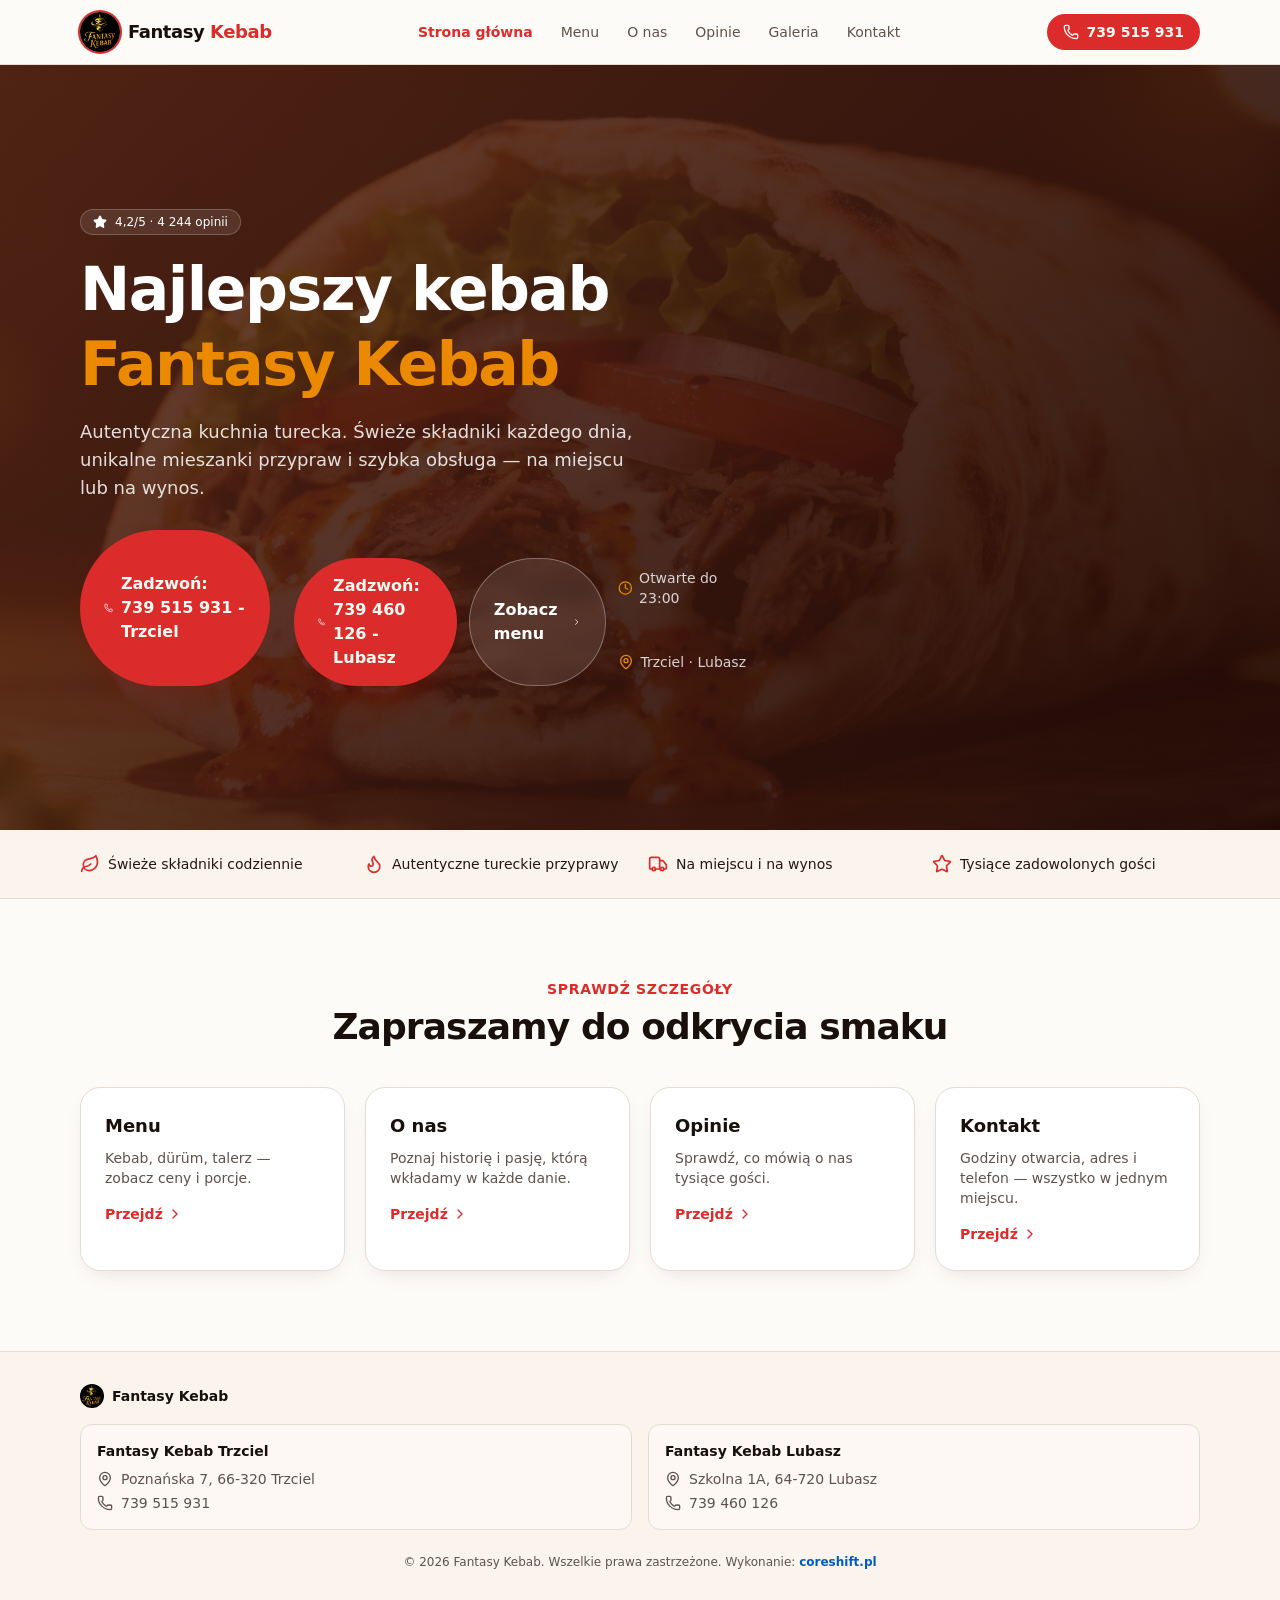
==== index.html @ 05251108 "Update index.html" ====
<!DOCTYPE html>
<html lang="pl"><head><meta http-equiv="Content-Type" content="text/html; charset=UTF-8"><meta name="viewport" content="width=device-width, initial-scale=1"><link rel="preload" as="image" href="./Fantasy Kebab Trzciel i Lubasz — Najlepszy kebab w okolicy_files/fantasy-kebab-logo.jpg"><link rel="preload" as="image" href="./Fantasy Kebab Trzciel i Lubasz — Najlepszy kebab w okolicy_files/hero-kebab-Ov7zjd3S.jpg"><link rel="stylesheet" href="./Fantasy Kebab Trzciel i Lubasz — Najlepszy kebab w okolicy_files/styles-Y30aRw8Y.css" data-precedence="default"><title>Fantasy Kebab Trzciel i Lubasz — Najlepszy kebab w okolicy</title><meta name="author" content="Fantasy Kebab"><meta property="og:type" content="website"><meta name="twitter:card" content="summary_large_image"><meta name="twitter:title" content="Fantasy Kebab Trzciel i Lubasz — Najlepszy kebab w okolicy"><meta name="twitter:description" content="Dwa lokale: Trzciel, Poznańska 7 · Lubasz, Szkolna 1A. Świeże składniki, autentyczne tureckie przyprawy."><meta property="og:image" content="https:"><meta name="twitter:image" content="https:"><meta name="description" content="Autentyczny kebab i kuchnia turecka — dwa lokale: Trzciel (Poznańska 7, tel. 739 515 931) i Lubasz (Szkolna 1A, tel. 739 460 126). Świeże składniki, szybka obsługa."><meta property="og:title" content="Fantasy Kebab Trzciel i Lubasz"><meta property="og:description" content="Najlepszy kebab w Fantasy Kebab. Świeże składniki, autentyczne przyprawy, szybka obsługa."><meta property="og:url" content="/"><link rel="modulepreload" href="https:"><link rel="modulepreload" href="https:"><link rel="modulepreload" href="https:"><link rel="modulepreload" href="https:"><link rel="canonical" href="https:">
<style>
	@font-face {
		font-family: 'CameraPlainVariable';
		src: url('https://cdn.gpteng.co/mcp-widgets/v1/fonts/CameraPlainVariable.woff2') format('woff2');
		font-weight: 100 900;
		font-style: normal;
		font-display: swap;
	}

	#fkt-badge {
		--badge-bg: #1b1b1b;
		--badge-text: #c5c1b9;
		--badge-text-hover: #dcdad5;
		--badge-radius: 6px;
		--badge-padding: 8px;
		--badge-gap: 6px;
		--badge-shadow: 
			0 0 0 1px rgba(0, 0, 0, 0.88),
			0 1px 0 0 rgba(0, 0, 0, 0.04),
			0 2px 2px -1px rgba(0, 0, 0, 0.08),
			0 4px 4px -2px rgba(0, 0, 0, 0.08),
			0 8px 8px -4px rgba(0, 0, 0, 0.08),
			0 16px 16px -8px rgba(0, 0, 0, 0.08);
		--badge-transition-duration: 0.2s;
		--badge-transition-easing: cubic-bezier(0.16, 1, 0.32, 1);
		--focus-color: #575ECF;
		--focus-offset: 2px;
		--focus-width: 2px;
		
		position: fixed;
		bottom: 12px;
		right: 12px;
		height: 24px;
		display: flex;
		align-items: center;
		z-index: 1000000;
		background-color: var(--badge-bg) !important;
		color: var(--badge-text) !important;
		border-radius: var(--badge-radius);
		box-shadow: var(--badge-shadow) !important;
		font-size: 12px;
		font-family: CameraPlainVariable, "CameraPlainVariable Fallback", -apple-system, BlinkMacSystemFont, 'Segoe UI', Roboto, sans-serif;
		font-weight: 400 !important;
		text-transform: none !important;
		font-feature-settings: normal !important;
		transform: translateZ(0);
		will-change: transform, opacity;
	}

	#fkt-badge-cta {
		display: flex;
		align-items: center;
		gap: var(--badge-gap);
		padding: 0 var(--badge-padding);
		height: 100%;
		color: inherit;
		text-decoration: none;
		white-space: nowrap;
		border-radius: var(--badge-radius) 0 0 var(--badge-radius);
		transition: 
			background-color var(--badge-transition-duration) ease,
			color var(--badge-transition-duration) ease,
			transform 0.1s ease;
	}

	#fkt-badge-cta:hover {
		background: rgba(255, 255, 255, 0.04);
		color: var(--badge-text-hover);
	}

	#fkt-badge-cta:active {
		transform: scale(0.98);
	}

	#fkt-badge-cta:focus {
		outline: none;
	}

	#fkt-badge-cta:focus-visible {
		outline: var(--focus-width) solid var(--focus-color);
		outline-offset: var(--focus-offset);
		z-index: 1;
	}

	#fkt-badge-text {
		line-height: 1;
	}

	#fkt-badge-divider {
		width: 1px;
		height: 24px;
		background-color: rgba(255, 255, 255, 0.04);
		flex-shrink: 0;
	}

	#fkt-badge-close {
		width: 24px;
		height: 24px;
		min-width: 24px;
		min-height: 24px;
		cursor: pointer;
		background: none;
		border: none;
		padding: 0;
		display: flex;
		align-items: center;
		justify-content: center;
		border-radius: 0 var(--badge-radius) var(--badge-radius) 0;
		flex-shrink: 0;
		transition: 
			background-color var(--badge-transition-duration) ease,
			transform 0.1s ease;
	}

	#fkt-badge-close:hover {
		background: rgba(255, 255, 255, 0.04);
	}

	#fkt-badge-close:active {
		transform: scale(0.92);
	}

	#fkt-badge-close:focus {
		outline: none;
	}

	#fkt-badge-close:focus-visible {
		outline: var(--focus-width) solid var(--focus-color);
		outline-offset: calc(var(--focus-offset) * -1);
		z-index: 1;
	}

	#fkt-badge-close svg path {
		fill: var(--badge-text);
		transition: fill var(--badge-transition-duration) ease;
	}

	#fkt-badge-close:hover svg path {
		fill: var(--badge-text-hover);
	}

	@media (prefers-reduced-motion: reduce) {
		#fkt-badge-cta,
		#fkt-badge-close,
		#fkt-badge-close svg path {
			transition: none;
		}
		
		#fkt-badge-cta:active,
		#fkt-badge-close:active {
			transform: none;
		}
	}

	@media (prefers-contrast: high) {
		#fkt-badge {
			--badge-bg: #000;
			--badge-text: #fff;
			--badge-text-hover: #fff;
			border: 2px solid currentColor;
		}
		
		#fkt-badge-cta:focus-visible,
		#fkt-badge-close:focus-visible {
			outline-width: 3px;
		}
	}

	.coreshift-link {
	    color: #005CBF;
	    font-weight: 600;
	    text-decoration: none;
	    animation: coreshift-pulse 2.5s ease-in-out infinite;
	}
	
	@keyframes coreshift-pulse {
	    0%, 100% {
	        color: #005CBF;
	    }
	    50% {
	        color: #DB2C2B;
	    }
	}
	
</style>
<script defer="" src="./Fantasy Kebab Trzciel i Lubasz — Najlepszy kebab w okolicy_files/_flock.js.pobrane" data-proxy-url="/~api/analytics"></script><script defer="" src="./Fantasy Kebab Trzciel i Lubasz — Najlepszy kebab w okolicy_files/events.js.pobrane" data-artifact-kind="dwl_content_hash" data-artifact-id="ed34ec80a3a30ac719db63899a13058781bbd42d703695d88536f0256338202f" data-commit-sha="35fb06051e5fa65c0223addac94c01f2e145bc8d" data-context-token="v1.[base64].VLWeBCexkr1kM8RyLnyTzOqcaIjAdvpoq5ms1YwimP0" data-replay="rrweb" data-replay-sample-rate="0.1" data-replay-url="/__l5e/replay" data-replay-script-url="/__l5e/rrweb-record.js?__l5e_v=0.1.2-error-event-hardening"></script><style id="_goober"> .go1475592160{height:0;}.go1671063245{height:auto;}.go1888806478{display:flex;flex-wrap:wrap;flex-grow:1;}@media (min-width:600px){.go1888806478{flex-grow:initial;min-width:288px;}}.go167266335{background-color:#313131;font-size:0.875rem;line-height:1.43;letter-spacing:0.01071em;color:#fff;align-items:center;padding:6px 16px;border-radius:4px;box-shadow:0px 3px 5px -1px rgba(0,0,0,0.2),0px 6px 10px 0px rgba(0,0,0,0.14),0px 1px 18px 0px rgba(0,0,0,0.12);}.go3162094071{padding-left:20px;}.go3844575157{background-color:#313131;}.go1725278324{background-color:#43a047;}.go3651055292{background-color:#d32f2f;}.go4215275574{background-color:#ff9800;}.go1930647212{background-color:#2196f3;}.go946087465{display:flex;align-items:center;padding:8px 0;}.go703367398{display:flex;align-items:center;margin-left:auto;padding-left:16px;margin-right:-8px;}.go3963613292{width:100%;position:relative;transform:translateX(0);top:0;right:0;bottom:0;left:0;min-width:288px;}.go1141946668{box-sizing:border-box;display:flex;max-height:100%;position:fixed;z-index:1400;height:auto;width:auto;transition:top 300ms ease 0ms,right 300ms ease 0ms,bottom 300ms ease 0ms,left 300ms ease 0ms,max-width 300ms ease 0ms;pointer-events:none;max-width:calc(100% - 40px);}.go1141946668 .notistack-CollapseWrapper{padding:6px 0px;transition:padding 300ms ease 0ms;}@media (max-width:599.95px){.go1141946668{width:100%;max-width:calc(100% - 32px);}}.go3868796639 .notistack-CollapseWrapper{padding:2px 0px;}.go3118922589{top:14px;flex-direction:column;}.go1453831412{bottom:14px;flex-direction:column-reverse;}.go4027089540{left:20px;}@media (min-width:600px){.go4027089540{align-items:flex-start;}}@media (max-width:599.95px){.go4027089540{left:16px;}}.go2989568495{right:20px;}@media (min-width:600px){.go2989568495{align-items:flex-end;}}@media (max-width:599.95px){.go2989568495{right:16px;}}.go4034260886{left:50%;transform:translateX(-50%);}@media (min-width:600px){.go4034260886{align-items:center;}}</style><script src="chrome-extension://liecbddmkiiihnedobmlmillhodjkdmb/js/recordConsoleEvents.js"></script></head><body cz-shortcut-listen="true"><div class="min-h-screen bg-background text-foreground"><header class="sticky top-0 z-40 border-b border-border bg-background/90 backdrop-blur"><div class="mx-auto flex max-w-6xl items-center justify-between px-4 py-3"><a class="flex items-center gap-2 active" href="index.html" data-status="active" aria-current="page"><img src="./Fantasy Kebab Trzciel i Lubasz — Najlepszy kebab w okolicy_files/fantasy-kebab-logo.jpg" alt="Fantasy Kebab logo" class="h-10 w-10 rounded-full object-cover ring-2 ring-primary"><span class="text-base font-bold tracking-tight sm:text-lg">Fantasy <span class="text-primary">Kebab</span></span></a><nav class="hidden items-center gap-1 sm:flex"><a class="rounded-full px-3 py-1.5 text-sm text-muted-foreground transition hover:text-foreground text-primary font-semibold" href="index.html" data-status="active" aria-current="page">Strona główna</a><a href="menu.html" class="rounded-full px-3 py-1.5 text-sm text-muted-foreground transition hover:text-foreground">Menu</a><a href="o-nas.html" class="rounded-full px-3 py-1.5 text-sm text-muted-foreground transition hover:text-foreground">O nas</a><a href="opinie.html" class="rounded-full px-3 py-1.5 text-sm text-muted-foreground transition hover:text-foreground">Opinie</a><a href="galeria.html" class="rounded-full px-3 py-1.5 text-sm text-muted-foreground transition hover:text-foreground">Galeria</a><a href="kontakt.html" class="rounded-full px-3 py-1.5 text-sm text-muted-foreground transition hover:text-foreground">Kontakt</a></nav><a href="tel:+48739515931" class="inline-flex items-center gap-2 rounded-full bg-primary px-4 py-2 text-sm font-semibold text-primary-foreground shadow-[var(--shadow-warm)] transition hover:opacity-90"><svg xmlns="http://www.w3.org/2000/svg" width="24" height="24" viewBox="0 0 24 24" fill="none" stroke="currentColor" stroke-width="2" stroke-linecap="round" stroke-linejoin="round" class="lucide lucide-phone h-4 w-4" aria-hidden="true"><path d="M13.832 16.568a1 1 0 0 0 1.213-.303l.355-.465A2 2 0 0 1 17 15h3a2 2 0 0 1 2 2v3a2 2 0 0 1-2 2A18 18 0 0 1 2 4a2 2 0 0 1 2-2h3a2 2 0 0 1 2 2v3a2 2 0 0 1-.8 1.6l-.468.351a1 1 0 0 0-.292 1.233 14 14 0 0 0 6.392 6.384"></path></svg> <span class="hidden sm:inline">739 515 931</span></a></div></header><main><!--$--><div><section class="relative overflow-hidden"><img src="./Fantasy Kebab Trzciel i Lubasz — Najlepszy kebab w okolicy_files/hero-kebab-Ov7zjd3S.jpg" alt="Świeży kebab w bułce z mięsem i warzywami" width="1920" height="1080" class="absolute inset-0 h-full w-full object-cover"><div class="absolute inset-0" style="background:var(--gradient-hero)"></div><div class="relative mx-auto max-w-6xl px-4 py-20 sm:py-28 md:py-36"><div class="max-w-2xl"><span class="inline-flex items-center gap-2 rounded-full border border-white/20 bg-white/10 px-3 py-1 text-xs font-medium text-white backdrop-blur"><svg xmlns="http://www.w3.org/2000/svg" width="24" height="24" viewBox="0 0 24 24" fill="none" stroke="currentColor" stroke-width="2" stroke-linecap="round" stroke-linejoin="round" class="lucide lucide-star h-3.5 w-3.5 fill-current" aria-hidden="true"><path d="M11.525 2.295a.53.53 0 0 1 .95 0l2.31 4.679a2.123 2.123 0 0 0 1.595 1.16l5.166.756a.53.53 0 0 1 .294.904l-3.736 3.638a2.123 2.123 0 0 0-.611 1.878l.882 5.14a.53.53 0 0 1-.771.56l-4.618-2.428a2.122 2.122 0 0 0-1.973 0L6.396 21.01a.53.53 0 0 1-.77-.56l.881-5.139a2.122 2.122 0 0 0-.611-1.879L2.16 9.795a.53.53 0 0 1 .294-.906l5.165-.755a2.122 2.122 0 0 0 1.597-1.16z"></path></svg> 4,2/5 · 4 244 opinii</span><h1 class="mt-4 text-4xl font-extrabold leading-tight tracking-tight text-white sm:text-5xl md:text-6xl">Najlepszy kebab <br><span class="text-accent">Fantasy Kebab</span></h1><p class="mt-4 max-w-xl text-base text-white/85 sm:text-lg">Autentyczna kuchnia turecka. Świeże składniki każdego dnia, unikalne mieszanki przypraw i szybka obsługa — na miejscu lub na wynos.</p>
	<div class="mt-7 flex flex-col gap-3 sm:flex-row"><a href="tel:+48739515931" class="inline-flex items-center justify-center gap-2 rounded-full bg-primary px-6 py-4 text-base font-semibold text-primary-foreground shadow-[var(--shadow-warm)] transition hover:scale-[1.02]"><svg xmlns="http://www.w3.org/2000/svg" width="24" height="24" viewBox="0 0 24 24" fill="none" stroke="currentColor" stroke-width="2" stroke-linecap="round" stroke-linejoin="round" class="lucide lucide-phone h-5 w-5" aria-hidden="true"><path d="M13.832 16.568a1 1 0 0 0 1.213-.303l.355-.465A2 2 0 0 1 17 15h3a2 2 0 0 1 2 2v3a2 2 0 0 1-2 2A18 18 0 0 1 2 4a2 2 0 0 1 2-2h3a2 2 0 0 1 2 2v3a2 2 0 0 1-.8 1.6l-.468.351a1 1 0 0 0-.292 1.233 14 14 0 0 0 6.392 6.384"></path></svg> Zadzwoń: <!-- -->739 515 931 - Trzciel</a> <br>
	<div class="mt-7 flex flex-col gap-3 sm:flex-row"><a href="tel:+48739460126" class="inline-flex items-center justify-center gap-2 rounded-full bg-primary px-6 py-4 text-base font-semibold text-primary-foreground shadow-[var(--shadow-warm)] transition hover:scale-[1.02]"><svg xmlns="http://www.w3.org/2000/svg" width="24" height="24" viewBox="0 0 24 24" fill="none" stroke="currentColor" stroke-width="2" stroke-linecap="round" stroke-linejoin="round" class="lucide lucide-phone h-5 w-5" aria-hidden="true"><path d="M13.832 16.568a1 1 0 0 0 1.213-.303l.355-.465A2 2 0 0 1 17 15h3a2 2 0 0 1 2 2v3a2 2 0 0 1-2 2A18 18 0 0 1 2 4a2 2 0 0 1 2-2h3a2 2 0 0 1 2 2v3a2 2 0 0 1-.8 1.6l-.468.351a1 1 0 0 0-.292 1.233 14 14 0 0 0 6.392 6.384"></path></svg> Zadzwoń: <!-- -->739 460 126 - Lubasz</a>	
		<a href="menu.html" class="inline-flex items-center justify-center gap-2 rounded-full border border-white/30 bg-white/10 px-6 py-4 text-base font-semibold text-white backdrop-blur transition hover:bg-white/20">Zobacz menu <svg xmlns="http://www.w3.org/2000/svg" width="24" height="24" viewBox="0 0 24 24" fill="none" stroke="currentColor" stroke-width="2" stroke-linecap="round" stroke-linejoin="round" class="lucide lucide-chevron-right h-4 w-4" aria-hidden="true"><path d="m9 18 6-6-6-6"></path></svg></a></div><div class="mt-6 flex flex-wrap gap-4 text-sm text-white/80"><span class="inline-flex items-center gap-1.5"><svg xmlns="http://www.w3.org/2000/svg" width="24" height="24" viewBox="0 0 24 24" fill="none" stroke="currentColor" stroke-width="2" stroke-linecap="round" stroke-linejoin="round" class="lucide lucide-clock h-4 w-4 text-accent" aria-hidden="true"><circle cx="12" cy="12" r="10"></circle><path d="M12 6v6l4 2"></path></svg> Otwarte do 23:00</span><span class="inline-flex items-center gap-1.5"><svg xmlns="http://www.w3.org/2000/svg" width="24" height="24" viewBox="0 0 24 24" fill="none" stroke="currentColor" stroke-width="2" stroke-linecap="round" stroke-linejoin="round" class="lucide lucide-map-pin h-4 w-4 text-accent" aria-hidden="true"><path d="M20 10c0 4.993-5.539 10.193-7.399 11.799a1 1 0 0 1-1.202 0C9.539 20.193 4 14.993 4 10a8 8 0 0 1 16 0"></path><circle cx="12" cy="10" r="3"></circle></svg> Trzciel · Lubasz</span></div></div></div></section><section class="border-b border-border bg-secondary/60"><div class="mx-auto grid max-w-6xl grid-cols-2 gap-4 px-4 py-6 sm:grid-cols-4"><div class="flex items-center gap-2 text-sm font-medium text-secondary-foreground"><svg xmlns="http://www.w3.org/2000/svg" width="24" height="24" viewBox="0 0 24 24" fill="none" stroke="currentColor" stroke-width="2" stroke-linecap="round" stroke-linejoin="round" class="lucide lucide-leaf h-5 w-5 shrink-0 text-primary" aria-hidden="true"><path d="M11 20A7 7 0 0 1 9.8 6.1C15.5 5 17 4.48 19 2c1 2 2 4.18 2 8 0 5.5-4.78 10-10 10Z"></path><path d="M2 21c0-3 1.85-5.36 5.08-6C9.5 14.52 12 13 13 12"></path></svg><span>Świeże składniki codziennie</span></div><div class="flex items-center gap-2 text-sm font-medium text-secondary-foreground"><svg xmlns="http://www.w3.org/2000/svg" width="24" height="24" viewBox="0 0 24 24" fill="none" stroke="currentColor" stroke-width="2" stroke-linecap="round" stroke-linejoin="round" class="lucide lucide-flame h-5 w-5 shrink-0 text-primary" aria-hidden="true"><path d="M12 3q1 4 4 6.5t3 5.5a1 1 0 0 1-14 0 5 5 0 0 1 1-3 1 1 0 0 0 5 0c0-2-1.5-3-1.5-5q0-2 2.5-4"></path></svg><span>Autentyczne tureckie przyprawy</span></div><div class="flex items-center gap-2 text-sm font-medium text-secondary-foreground"><svg xmlns="http://www.w3.org/2000/svg" width="24" height="24" viewBox="0 0 24 24" fill="none" stroke="currentColor" stroke-width="2" stroke-linecap="round" stroke-linejoin="round" class="lucide lucide-truck h-5 w-5 shrink-0 text-primary" aria-hidden="true"><path d="M14 18V6a2 2 0 0 0-2-2H4a2 2 0 0 0-2 2v11a1 1 0 0 0 1 1h2"></path><path d="M15 18H9"></path><path d="M19 18h2a1 1 0 0 0 1-1v-3.65a1 1 0 0 0-.22-.624l-3.48-4.35A1 1 0 0 0 17.52 8H14"></path><circle cx="17" cy="18" r="2"></circle><circle cx="7" cy="18" r="2"></circle></svg><span>Na miejscu i na wynos</span></div><div class="flex items-center gap-2 text-sm font-medium text-secondary-foreground"><svg xmlns="http://www.w3.org/2000/svg" width="24" height="24" viewBox="0 0 24 24" fill="none" stroke="currentColor" stroke-width="2" stroke-linecap="round" stroke-linejoin="round" class="lucide lucide-star h-5 w-5 shrink-0 text-primary" aria-hidden="true"><path d="M11.525 2.295a.53.53 0 0 1 .95 0l2.31 4.679a2.123 2.123 0 0 0 1.595 1.16l5.166.756a.53.53 0 0 1 .294.904l-3.736 3.638a2.123 2.123 0 0 0-.611 1.878l.882 5.14a.53.53 0 0 1-.771.56l-4.618-2.428a2.122 2.122 0 0 0-1.973 0L6.396 21.01a.53.53 0 0 1-.77-.56l.881-5.139a2.122 2.122 0 0 0-.611-1.879L2.16 9.795a.53.53 0 0 1 .294-.906l5.165-.755a2.122 2.122 0 0 0 1.597-1.16z"></path></svg><span>Tysiące zadowolonych gości</span></div></div></section><section class="mx-auto max-w-6xl px-4 py-16 sm:py-20"><div class="mb-10 text-center"><p class="text-sm font-semibold uppercase tracking-wider text-primary">Sprawdź szczegóły</p><h2 class="mt-2 text-3xl font-extrabold tracking-tight sm:text-4xl">Zapraszamy do odkrycia smaku</h2></div><div class="grid grid-cols-1 gap-5 sm:grid-cols-2 lg:grid-cols-4"><a href="menu.html" class="group rounded-2xl border border-border bg-card p-6 shadow-[var(--shadow-card)] transition hover:-translate-y-1 hover:shadow-[var(--shadow-warm)]"><h3 class="text-lg font-bold text-card-foreground group-hover:text-primary">Menu</h3><p class="mt-2 text-sm text-muted-foreground">Kebab, dürüm, talerz — zobacz ceny i porcje.</p><div class="mt-4 inline-flex items-center gap-1 text-sm font-semibold text-primary">Przejdź <svg xmlns="http://www.w3.org/2000/svg" width="24" height="24" viewBox="0 0 24 24" fill="none" stroke="currentColor" stroke-width="2" stroke-linecap="round" stroke-linejoin="round" class="lucide lucide-chevron-right h-4 w-4 transition group-hover:translate-x-1" aria-hidden="true"><path d="m9 18 6-6-6-6"></path></svg></div></a><a href="o-nas.html" class="group rounded-2xl border border-border bg-card p-6 shadow-[var(--shadow-card)] transition hover:-translate-y-1 hover:shadow-[var(--shadow-warm)]"><h3 class="text-lg font-bold text-card-foreground group-hover:text-primary">O nas</h3><p class="mt-2 text-sm text-muted-foreground">Poznaj historię i pasję, którą wkładamy w każde danie.</p><div class="mt-4 inline-flex items-center gap-1 text-sm font-semibold text-primary">Przejdź <svg xmlns="http://www.w3.org/2000/svg" width="24" height="24" viewBox="0 0 24 24" fill="none" stroke="currentColor" stroke-width="2" stroke-linecap="round" stroke-linejoin="round" class="lucide lucide-chevron-right h-4 w-4 transition group-hover:translate-x-1" aria-hidden="true"><path d="m9 18 6-6-6-6"></path></svg></div></a><a href="opinie.html" class="group rounded-2xl border border-border bg-card p-6 shadow-[var(--shadow-card)] transition hover:-translate-y-1 hover:shadow-[var(--shadow-warm)]"><h3 class="text-lg font-bold text-card-foreground group-hover:text-primary">Opinie</h3><p class="mt-2 text-sm text-muted-foreground">Sprawdź, co mówią o nas tysiące gości.</p><div class="mt-4 inline-flex items-center gap-1 text-sm font-semibold text-primary">Przejdź <svg xmlns="http://www.w3.org/2000/svg" width="24" height="24" viewBox="0 0 24 24" fill="none" stroke="currentColor" stroke-width="2" stroke-linecap="round" stroke-linejoin="round" class="lucide lucide-chevron-right h-4 w-4 transition group-hover:translate-x-1" aria-hidden="true"><path d="m9 18 6-6-6-6"></path></svg></div></a><a href="kontakt.html" class="group rounded-2xl border border-border bg-card p-6 shadow-[var(--shadow-card)] transition hover:-translate-y-1 hover:shadow-[var(--shadow-warm)]"><h3 class="text-lg font-bold text-card-foreground group-hover:text-primary">Kontakt</h3><p class="mt-2 text-sm text-muted-foreground">Godziny otwarcia, adres i telefon — wszystko w jednym miejscu.</p><div class="mt-4 inline-flex items-center gap-1 text-sm font-semibold text-primary">Przejdź <svg xmlns="http://www.w3.org/2000/svg" width="24" height="24" viewBox="0 0 24 24" fill="none" stroke="currentColor" stroke-width="2" stroke-linecap="round" stroke-linejoin="round" class="lucide lucide-chevron-right h-4 w-4 transition group-hover:translate-x-1" aria-hidden="true"><path d="m9 18 6-6-6-6"></path></svg></div></a></div></section></div><!--/$--></main><footer class="border-t border-border bg-secondary/60 py-8 text-sm text-muted-foreground"><div class="mx-auto max-w-6xl px-4"><div class="flex items-center gap-2"><img src="./Fantasy Kebab Trzciel i Lubasz — Najlepszy kebab w okolicy_files/fantasy-kebab-logo.jpg" alt="Fantasy Kebab logo" class="h-6 w-6 rounded-full object-cover"><span class="font-semibold text-foreground">Fantasy Kebab</span></div><div class="mt-4 grid grid-cols-1 gap-4 sm:grid-cols-2"><div class="rounded-lg border border-border bg-card/40 p-4"><div class="font-semibold text-foreground">Fantasy Kebab Trzciel</div><div class="mt-2 flex items-center gap-2"><svg xmlns="http://www.w3.org/2000/svg" width="24" height="24" viewBox="0 0 24 24" fill="none" stroke="currentColor" stroke-width="2" stroke-linecap="round" stroke-linejoin="round" class="lucide lucide-map-pin h-4 w-4" aria-hidden="true"><path d="M20 10c0 4.993-5.539 10.193-7.399 11.799a1 1 0 0 1-1.202 0C9.539 20.193 4 14.993 4 10a8 8 0 0 1 16 0"></path><circle cx="12" cy="10" r="3"></circle></svg><span>Poznańska 7, 66-320 Trzciel</span></div><div class="mt-1 flex items-center gap-2"><svg xmlns="http://www.w3.org/2000/svg" width="24" height="24" viewBox="0 0 24 24" fill="none" stroke="currentColor" stroke-width="2" stroke-linecap="round" stroke-linejoin="round" class="lucide lucide-phone h-4 w-4" aria-hidden="true"><path d="M13.832 16.568a1 1 0 0 0 1.213-.303l.355-.465A2 2 0 0 1 17 15h3a2 2 0 0 1 2 2v3a2 2 0 0 1-2 2A18 18 0 0 1 2 4a2 2 0 0 1 2-2h3a2 2 0 0 1 2 2v3a2 2 0 0 1-.8 1.6l-.468.351a1 1 0 0 0-.292 1.233 14 14 0 0 0 6.392 6.384"></path></svg><a href="tel:+48739515931" class="underline-offset-4 hover:underline">739 515 931</a></div></div><div class="rounded-lg border border-border bg-card/40 p-4"><div class="font-semibold text-foreground">Fantasy Kebab Lubasz</div><div class="mt-2 flex items-center gap-2"><svg xmlns="http://www.w3.org/2000/svg" width="24" height="24" viewBox="0 0 24 24" fill="none" stroke="currentColor" stroke-width="2" stroke-linecap="round" stroke-linejoin="round" class="lucide lucide-map-pin h-4 w-4" aria-hidden="true"><path d="M20 10c0 4.993-5.539 10.193-7.399 11.799a1 1 0 0 1-1.202 0C9.539 20.193 4 14.993 4 10a8 8 0 0 1 16 0"></path><circle cx="12" cy="10" r="3"></circle></svg><span>Szkolna 1A, 64-720 Lubasz</span></div><div class="mt-1 flex items-center gap-2"><svg xmlns="http://www.w3.org/2000/svg" width="24" height="24" viewBox="0 0 24 24" fill="none" stroke="currentColor" stroke-width="2" stroke-linecap="round" stroke-linejoin="round" class="lucide lucide-phone h-4 w-4" aria-hidden="true"><path d="M13.832 16.568a1 1 0 0 0 1.213-.303l.355-.465A2 2 0 0 1 17 15h3a2 2 0 0 1 2 2v3a2 2 0 0 1-2 2A18 18 0 0 1 2 4a2 2 0 0 1 2-2h3a2 2 0 0 1 2 2v3a2 2 0 0 1-.8 1.6l-.468.351a1 1 0 0 0-.292 1.233 14 14 0 0 0 6.392 6.384"></path></svg><a href="tel:+48739460126" class="underline-offset-4 hover:underline">739 460 126</a></div></div></div></div><p class="mt-6 text-center text-xs">© <!-- -->2026<!-- --> Fantasy Kebab. Wszelkie prawa zastrzeżone. Wykonanie: <a href="https://coreshift.pl" class="coreshift-link" target="_blank" rel="noopener">coreshift.pl</a></a></p></footer><a href="tel:+48739515931" class="fixed bottom-4 left-1/2 z-50 -translate-x-1/2 inline-flex items-center gap-2 rounded-full bg-primary px-6 py-3.5 text-base font-bold text-primary-foreground shadow-[var(--shadow-warm)] transition hover:scale-[1.02] sm:hidden"><svg xmlns="http://www.w3.org/2000/svg" width="24" height="24" viewBox="0 0 24 24" fill="none" stroke="currentColor" stroke-width="2" stroke-linecap="round" stroke-linejoin="round" class="lucide lucide-phone h-5 w-5" aria-hidden="true"><path d="M13.832 16.568a1 1 0 0 0 1.213-.303l.355-.465A2 2 0 0 1 17 15h3a2 2 0 0 1 2 2v3a2 2 0 0 1-2 2A18 18 0 0 1 2 4a2 2 0 0 1 2-2h3a2 2 0 0 1 2 2v3a2 2 0 0 1-.8 1.6l-.468.351a1 1 0 0 0-.292 1.233 14 14 0 0 0 6.392 6.384"></path></svg> Zadzwoń i zamów</a></div>

</body></html>
---- Fantasy Kebab Trzciel i Lubasz — Najlepszy kebab w okolicy_files/styles-Y30aRw8Y.css ----
@layer properties{@supports (((-webkit-hyphens:none)) and (not (margin-trim:inline))) or ((-moz-orient:inline) and (not (color:rgb(from red r g b)))){*,:before,:after,::backdrop{--tw-translate-x:0;--tw-translate-y:0;--tw-translate-z:0;--tw-rotate-x:initial;--tw-rotate-y:initial;--tw-rotate-z:initial;--tw-skew-x:initial;--tw-skew-y:initial;--tw-space-y-reverse:0;--tw-space-x-reverse:0;--tw-divide-y-reverse:0;--tw-border-style:solid;--tw-leading:initial;--tw-font-weight:initial;--tw-tracking:initial;--tw-ordinal:initial;--tw-slashed-zero:initial;--tw-numeric-figure:initial;--tw-numeric-spacing:initial;--tw-numeric-fraction:initial;--tw-shadow:0 0 #0000;--tw-shadow-color:initial;--tw-shadow-alpha:100%;--tw-inset-shadow:0 0 #0000;--tw-inset-shadow-color:initial;--tw-inset-shadow-alpha:100%;--tw-ring-color:initial;--tw-ring-shadow:0 0 #0000;--tw-inset-ring-color:initial;--tw-inset-ring-shadow:0 0 #0000;--tw-ring-inset:initial;--tw-ring-offset-width:0px;--tw-ring-offset-color:#fff;--tw-ring-offset-shadow:0 0 #0000;--tw-outline-style:solid;--tw-backdrop-blur:initial;--tw-backdrop-brightness:initial;--tw-backdrop-contrast:initial;--tw-backdrop-grayscale:initial;--tw-backdrop-hue-rotate:initial;--tw-backdrop-invert:initial;--tw-backdrop-opacity:initial;--tw-backdrop-saturate:initial;--tw-backdrop-sepia:initial;--tw-duration:initial;--tw-ease:initial;--tw-scale-x:1;--tw-scale-y:1;--tw-scale-z:1;--tw-content:"";--tw-animation-delay:0s;--tw-animation-direction:normal;--tw-animation-duration:initial;--tw-animation-fill-mode:none;--tw-animation-iteration-count:1;--tw-enter-blur:0;--tw-enter-opacity:1;--tw-enter-rotate:0;--tw-enter-scale:1;--tw-enter-translate-x:0;--tw-enter-translate-y:0;--tw-exit-blur:0;--tw-exit-opacity:1;--tw-exit-rotate:0;--tw-exit-scale:1;--tw-exit-translate-x:0;--tw-exit-translate-y:0}}}@layer theme{:root,:host{--font-sans:ui-sans-serif, system-ui, sans-serif, "Apple Color Emoji", "Segoe UI Emoji", "Segoe UI Symbol", "Noto Color Emoji";--font-mono:ui-monospace, SFMono-Regular, Menlo, Monaco, Consolas, "Liberation Mono", "Courier New", monospace;--color-black:#000;--color-white:#fff;--spacing:.25rem;--container-sm:24rem;--container-md:28rem;--container-lg:32rem;--container-xl:36rem;--container-2xl:42rem;--container-4xl:56rem;--container-5xl:64rem;--container-6xl:72rem;--text-xs:.75rem;--text-xs--line-height:calc(1 / .75);--text-sm:.875rem;--text-sm--line-height:calc(1.25 / .875);--text-base:1rem;--text-base--line-height: 1.5 ;--text-lg:1.125rem;--text-lg--line-height:calc(1.75 / 1.125);--text-xl:1.25rem;--text-xl--line-height:calc(1.75 / 1.25);--text-2xl:1.5rem;--text-2xl--line-height:calc(2 / 1.5);--text-3xl:1.875rem;--text-3xl--line-height: 1.2 ;--text-4xl:2.25rem;--text-4xl--line-height:calc(2.5 / 2.25);--text-5xl:3rem;--text-5xl--line-height:1;--text-6xl:3.75rem;--text-6xl--line-height:1;--text-7xl:4.5rem;--text-7xl--line-height:1;--font-weight-normal:400;--font-weight-medium:500;--font-weight-semibold:600;--font-weight-bold:700;--font-weight-extrabold:800;--tracking-tight:-.025em;--tracking-wide:.025em;--tracking-wider:.05em;--tracking-widest:.1em;--leading-tight:1.25;--leading-relaxed:1.625;--ease-in-out:cubic-bezier(.4, 0, .2, 1);--animate-pulse:pulse 2s cubic-bezier(.4, 0, .6, 1) infinite;--aspect-video:16 / 9;--default-transition-duration:.15s;--default-transition-timing-function:cubic-bezier(.4, 0, .2, 1);--default-font-family:var(--font-sans);--default-mono-font-family:var(--font-mono);--color-background:var(--background);--color-foreground:var(--foreground);--color-border:var(--border)}}@layer base{*,:after,:before,::backdrop{box-sizing:border-box;border:0 solid;margin:0;padding:0}::file-selector-button{box-sizing:border-box;border:0 solid;margin:0;padding:0}html,:host{-webkit-text-size-adjust:100%;tab-size:4;line-height:1.5;font-family:var(--default-font-family,ui-sans-serif, system-ui, sans-serif, "Apple Color Emoji", "Segoe UI Emoji", "Segoe UI Symbol", "Noto Color Emoji");font-feature-settings:var(--default-font-feature-settings,normal);font-variation-settings:var(--default-font-variation-settings,normal);-webkit-tap-highlight-color:transparent}hr{height:0;color:inherit;border-top-width:1px}abbr:where([title]){-webkit-text-decoration:underline dotted;text-decoration:underline dotted}h1,h2,h3,h4,h5,h6{font-size:inherit;font-weight:inherit}a{color:inherit;-webkit-text-decoration:inherit;text-decoration:inherit}b,strong{font-weight:bolder}code,kbd,samp,pre{font-family:var(--default-mono-font-family,ui-monospace, SFMono-Regular, Menlo, Monaco, Consolas, "Liberation Mono", "Courier New", monospace);font-feature-settings:var(--default-mono-font-feature-settings,normal);font-variation-settings:var(--default-mono-font-variation-settings,normal);font-size:1em}small{font-size:80%}sub,sup{vertical-align:baseline;font-size:75%;line-height:0;position:relative}sub{bottom:-.25em}sup{top:-.5em}table{text-indent:0;border-color:inherit;border-collapse:collapse}:-moz-focusring{outline:auto}progress{vertical-align:baseline}summary{display:list-item}ol,ul,menu{list-style:none}img,svg,video,canvas,audio,iframe,embed,object{vertical-align:middle;display:block}img,video{max-width:100%;height:auto}button,input,select,optgroup,textarea{font:inherit;font-feature-settings:inherit;font-variation-settings:inherit;letter-spacing:inherit;color:inherit;opacity:1;background-color:#0000;border-radius:0}::file-selector-button{font:inherit;font-feature-settings:inherit;font-variation-settings:inherit;letter-spacing:inherit;color:inherit;opacity:1;background-color:#0000;border-radius:0}:where(select:is([multiple],[size])) optgroup{font-weight:bolder}:where(select:is([multiple],[size])) optgroup option{padding-inline-start:20px}::file-selector-button{margin-inline-end:4px}::placeholder{opacity:1}@supports (not ((-webkit-appearance:-apple-pay-button))) or (contain-intrinsic-size:1px){::placeholder{color:currentColor}@supports (color:color-mix(in lab,red,red)){::placeholder{color:color-mix(in oklab,currentcolor 50%,transparent)}}}textarea{resize:vertical}::-webkit-search-decoration{-webkit-appearance:none}::-webkit-date-and-time-value{min-height:1lh;text-align:inherit}::-webkit-datetime-edit{display:inline-flex}::-webkit-datetime-edit-fields-wrapper{padding:0}::-webkit-datetime-edit{padding-block:0}::-webkit-datetime-edit-year-field{padding-block:0}::-webkit-datetime-edit-month-field{padding-block:0}::-webkit-datetime-edit-day-field{padding-block:0}::-webkit-datetime-edit-hour-field{padding-block:0}::-webkit-datetime-edit-minute-field{padding-block:0}::-webkit-datetime-edit-second-field{padding-block:0}::-webkit-datetime-edit-millisecond-field{padding-block:0}::-webkit-datetime-edit-meridiem-field{padding-block:0}::-webkit-calendar-picker-indicator{line-height:1}:-moz-ui-invalid{box-shadow:none}button,input:where([type=button],[type=reset],[type=submit]){appearance:button}::file-selector-button{appearance:button}::-webkit-inner-spin-button{height:auto}::-webkit-outer-spin-button{height:auto}[hidden]:where(:not([hidden=until-found])){display:none!important}*{border-color:var(--color-border)}body{background-color:var(--color-background);color:var(--color-foreground)}}@layer components;@layer utilities{.pointer-events-none{pointer-events:none}.invisible{visibility:hidden}.sr-only{clip-path:inset(50%);white-space:nowrap;border-width:0;width:1px;height:1px;margin:-1px;padding:0;position:absolute;overflow:hidden}.absolute{position:absolute}.fixed{position:fixed}.relative{position:relative}.sticky{position:sticky}.inset-0{inset:calc(var(--spacing) * 0)}.inset-x-0{inset-inline:calc(var(--spacing) * 0)}.inset-y-0{inset-block:calc(var(--spacing) * 0)}.start{inset-inline-start:var(--spacing)}.-top-12{top:calc(var(--spacing) * -12)}.top-0{top:calc(var(--spacing) * 0)}.top-1\.5{top:calc(var(--spacing) * 1.5)}.top-1\/2{top:50%}.top-3\.5{top:calc(var(--spacing) * 3.5)}.top-4{top:calc(var(--spacing) * 4)}.top-\[1px\]{top:1px}.top-\[50\%\]{top:50%}.top-\[60\%\]{top:60%}.top-full{top:100%}.-right-12{right:calc(var(--spacing) * -12)}.right-0{right:calc(var(--spacing) * 0)}.right-1{right:calc(var(--spacing) * 1)}.right-2{right:calc(var(--spacing) * 2)}.right-3{right:calc(var(--spacing) * 3)}.right-4{right:calc(var(--spacing) * 4)}.-bottom-12{bottom:calc(var(--spacing) * -12)}.bottom-0{bottom:calc(var(--spacing) * 0)}.bottom-4{bottom:calc(var(--spacing) * 4)}.-left-12{left:calc(var(--spacing) * -12)}.left-0{left:calc(var(--spacing) * 0)}.left-1\/2{left:50%}.left-2{left:calc(var(--spacing) * 2)}.left-\[50\%\]{left:50%}.z-10{z-index:10}.z-20{z-index:20}.z-40{z-index:40}.z-50{z-index:50}.z-\[1\]{z-index:1}.-mx-1{margin-inline:calc(var(--spacing) * -1)}.mx-2{margin-inline:calc(var(--spacing) * 2)}.mx-3\.5{margin-inline:calc(var(--spacing) * 3.5)}.mx-auto{margin-inline:auto}.my-0\.5{margin-block:calc(var(--spacing) * .5)}.my-1{margin-block:calc(var(--spacing) * 1)}.-mt-4{margin-top:calc(var(--spacing) * -4)}.mt-0\.5{margin-top:calc(var(--spacing) * .5)}.mt-1{margin-top:calc(var(--spacing) * 1)}.mt-1\.5{margin-top:calc(var(--spacing) * 1.5)}.mt-2{margin-top:calc(var(--spacing) * 2)}.mt-3{margin-top:calc(var(--spacing) * 3)}.mt-4{margin-top:calc(var(--spacing) * 4)}.mt-5{margin-top:calc(var(--spacing) * 5)}.mt-6{margin-top:calc(var(--spacing) * 6)}.mt-7{margin-top:calc(var(--spacing) * 7)}.mt-10{margin-top:calc(var(--spacing) * 10)}.mt-12{margin-top:calc(var(--spacing) * 12)}.mt-24{margin-top:calc(var(--spacing) * 24)}.mt-auto{margin-top:auto}.mr-2{margin-right:calc(var(--spacing) * 2)}.mb-1{margin-bottom:calc(var(--spacing) * 1)}.mb-4{margin-bottom:calc(var(--spacing) * 4)}.mb-10{margin-bottom:calc(var(--spacing) * 10)}.-ml-4{margin-left:calc(var(--spacing) * -4)}.ml-1{margin-left:calc(var(--spacing) * 1)}.ml-auto{margin-left:auto}.block{display:block}.flex{display:flex}.grid{display:grid}.hidden{display:none}.inline{display:inline}.inline-flex{display:inline-flex}.table{display:table}.aspect-square{aspect-ratio:1}.aspect-video{aspect-ratio:var(--aspect-video)}.size-\(--cell-size\){width:var(--cell-size);height:var(--cell-size)}.size-4{width:calc(var(--spacing) * 4);height:calc(var(--spacing) * 4)}.h-\(--cell-size\){height:var(--cell-size)}.h-1\.5{height:calc(var(--spacing) * 1.5)}.h-2{height:calc(var(--spacing) * 2)}.h-2\.5{height:calc(var(--spacing) * 2.5)}.h-3{height:calc(var(--spacing) * 3)}.h-3\.5{height:calc(var(--spacing) * 3.5)}.h-4{height:calc(var(--spacing) * 4)}.h-5{height:calc(var(--spacing) * 5)}.h-6{height:calc(var(--spacing) * 6)}.h-7{height:calc(var(--spacing) * 7)}.h-8{height:calc(var(--spacing) * 8)}.h-9{height:calc(var(--spacing) * 9)}.h-10{height:calc(var(--spacing) * 10)}.h-12{height:calc(var(--spacing) * 12)}.h-64{height:calc(var(--spacing) * 64)}.h-\[1px\]{height:1px}.h-\[var\(--radix-navigation-menu-viewport-height\)\]{height:var(--radix-navigation-menu-viewport-height)}.h-\[var\(--radix-select-trigger-height\)\]{height:var(--radix-select-trigger-height)}.h-auto{height:auto}.h-full{height:100%}.h-px{height:1px}.h-svh{height:100svh}.max-h-\(--radix-context-menu-content-available-height\){max-height:var(--radix-context-menu-content-available-height)}.max-h-\(--radix-select-content-available-height\){max-height:var(--radix-select-content-available-height)}.max-h-\[300px\]{max-height:300px}.max-h-\[var\(--radix-dropdown-menu-content-available-height\)\]{max-height:var(--radix-dropdown-menu-content-available-height)}.min-h-0{min-height:calc(var(--spacing) * 0)}.min-h-\[60px\]{min-height:60px}.min-h-screen{min-height:100vh}.min-h-svh{min-height:100svh}.w-\(--cell-size\){width:var(--cell-size)}.w-\(--sidebar-width\){width:var(--sidebar-width)}.w-0{width:calc(var(--spacing) * 0)}.w-1{width:calc(var(--spacing) * 1)}.w-2{width:calc(var(--spacing) * 2)}.w-2\.5{width:calc(var(--spacing) * 2.5)}.w-3{width:calc(var(--spacing) * 3)}.w-3\.5{width:calc(var(--spacing) * 3.5)}.w-3\/4{width:75%}.w-4{width:calc(var(--spacing) * 4)}.w-5{width:calc(var(--spacing) * 5)}.w-6{width:calc(var(--spacing) * 6)}.w-7{width:calc(var(--spacing) * 7)}.w-8{width:calc(var(--spacing) * 8)}.w-9{width:calc(var(--spacing) * 9)}.w-10{width:calc(var(--spacing) * 10)}.w-12{width:calc(var(--spacing) * 12)}.w-64{width:calc(var(--spacing) * 64)}.w-72{width:calc(var(--spacing) * 72)}.w-\[1px\]{width:1px}.w-\[100px\]{width:100px}.w-auto{width:auto}.w-fit{width:fit-content}.w-full{width:100%}.w-max{width:max-content}.w-px{width:1px}.max-w-\(--skeleton-width\){max-width:var(--skeleton-width)}.max-w-2xl{max-width:var(--container-2xl)}.max-w-4xl{max-width:var(--container-4xl)}.max-w-5xl{max-width:var(--container-5xl)}.max-w-6xl{max-width:var(--container-6xl)}.max-w-lg{max-width:var(--container-lg)}.max-w-max{max-width:max-content}.max-w-md{max-width:var(--container-md)}.max-w-xl{max-width:var(--container-xl)}.min-w-\(--cell-size\){min-width:var(--cell-size)}.min-w-0{min-width:calc(var(--spacing) * 0)}.min-w-5{min-width:calc(var(--spacing) * 5)}.min-w-8{min-width:calc(var(--spacing) * 8)}.min-w-9{min-width:calc(var(--spacing) * 9)}.min-w-10{min-width:calc(var(--spacing) * 10)}.min-w-\[8rem\]{min-width:8rem}.min-w-\[12rem\]{min-width:12rem}.min-w-\[var\(--radix-select-trigger-width\)\]{min-width:var(--radix-select-trigger-width)}.flex-1{flex:1}.shrink-0{flex-shrink:0}.grow{flex-grow:1}.grow-0{flex-grow:0}.basis-full{flex-basis:100%}.caption-bottom{caption-side:bottom}.border-collapse{border-collapse:collapse}.origin-\(--radix-context-menu-content-transform-origin\){transform-origin:var(--radix-context-menu-content-transform-origin)}.origin-\(--radix-dropdown-menu-content-transform-origin\){transform-origin:var(--radix-dropdown-menu-content-transform-origin)}.origin-\(--radix-hover-card-content-transform-origin\){transform-origin:var(--radix-hover-card-content-transform-origin)}.origin-\(--radix-menubar-content-transform-origin\){transform-origin:var(--radix-menubar-content-transform-origin)}.origin-\(--radix-popover-content-transform-origin\){transform-origin:var(--radix-popover-content-transform-origin)}.origin-\(--radix-select-content-transform-origin\){transform-origin:var(--radix-select-content-transform-origin)}.origin-\(--radix-tooltip-content-transform-origin\){transform-origin:var(--radix-tooltip-content-transform-origin)}.-translate-x-1\/2{--tw-translate-x: -50% ;translate:var(--tw-translate-x) var(--tw-translate-y)}.-translate-x-px{--tw-translate-x:-1px;translate:var(--tw-translate-x) var(--tw-translate-y)}.translate-x-\[-50\%\]{--tw-translate-x:-50%;translate:var(--tw-translate-x) var(--tw-translate-y)}.translate-x-px{--tw-translate-x:1px;translate:var(--tw-translate-x) var(--tw-translate-y)}.-translate-y-1\/2{--tw-translate-y: -50% ;translate:var(--tw-translate-x) var(--tw-translate-y)}.translate-y-\[-50\%\]{--tw-translate-y:-50%;translate:var(--tw-translate-x) var(--tw-translate-y)}.rotate-45{rotate:45deg}.rotate-90{rotate:90deg}.transform{transform:var(--tw-rotate-x,) var(--tw-rotate-y,) var(--tw-rotate-z,) var(--tw-skew-x,) var(--tw-skew-y,)}.animate-caret-blink{animation:1.25s ease-out infinite caret-blink}.animate-in{animation:enter var(--tw-animation-duration,var(--tw-duration,.15s))var(--tw-ease,ease)var(--tw-animation-delay,0s)var(--tw-animation-iteration-count,1)var(--tw-animation-direction,normal)var(--tw-animation-fill-mode,none)}.animate-pulse{animation:var(--animate-pulse)}.cursor-default{cursor:default}.cursor-pointer{cursor:pointer}.touch-none{touch-action:none}.list-none{list-style-type:none}.auto-rows-\[180px\]{grid-auto-rows:180px}.grid-cols-1{grid-template-columns:repeat(1,minmax(0,1fr))}.grid-cols-2{grid-template-columns:repeat(2,minmax(0,1fr))}.grid-cols-3{grid-template-columns:repeat(3,minmax(0,1fr))}.flex-col{flex-direction:column}.flex-col-reverse{flex-direction:column-reverse}.flex-row{flex-direction:row}.flex-wrap{flex-wrap:wrap}.place-content-center{place-content:center}.place-items-center{place-items:center}.items-center{align-items:center}.items-end{align-items:flex-end}.items-start{align-items:flex-start}.items-stretch{align-items:stretch}.justify-between{justify-content:space-between}.justify-center{justify-content:center}.gap-0\.5{gap:calc(var(--spacing) * .5)}.gap-1{gap:calc(var(--spacing) * 1)}.gap-1\.5{gap:calc(var(--spacing) * 1.5)}.gap-2{gap:calc(var(--spacing) * 2)}.gap-3{gap:calc(var(--spacing) * 3)}.gap-4{gap:calc(var(--spacing) * 4)}.gap-5{gap:calc(var(--spacing) * 5)}.gap-6{gap:calc(var(--spacing) * 6)}.gap-8{gap:calc(var(--spacing) * 8)}:where(.space-y-1\.5>:not(:last-child)){--tw-space-y-reverse:0;margin-block-start:calc(calc(var(--spacing) * 1.5) * var(--tw-space-y-reverse));margin-block-end:calc(calc(var(--spacing) * 1.5) * calc(1 - var(--tw-space-y-reverse)))}:where(.space-y-2>:not(:last-child)){--tw-space-y-reverse:0;margin-block-start:calc(calc(var(--spacing) * 2) * var(--tw-space-y-reverse));margin-block-end:calc(calc(var(--spacing) * 2) * calc(1 - var(--tw-space-y-reverse)))}:where(.space-y-3>:not(:last-child)){--tw-space-y-reverse:0;margin-block-start:calc(calc(var(--spacing) * 3) * var(--tw-space-y-reverse));margin-block-end:calc(calc(var(--spacing) * 3) * calc(1 - var(--tw-space-y-reverse)))}:where(.space-x-1>:not(:last-child)){--tw-space-x-reverse:0;margin-inline-start:calc(calc(var(--spacing) * 1) * var(--tw-space-x-reverse));margin-inline-end:calc(calc(var(--spacing) * 1) * calc(1 - var(--tw-space-x-reverse)))}:where(.divide-y>:not(:last-child)){--tw-divide-y-reverse:0;border-bottom-style:var(--tw-border-style);border-top-style:var(--tw-border-style);border-top-width:calc(1px * var(--tw-divide-y-reverse));border-bottom-width:calc(1px * calc(1 - var(--tw-divide-y-reverse)))}:where(.divide-border>:not(:last-child)){border-color:var(--border)}.overflow-auto{overflow:auto}.overflow-hidden{overflow:hidden}.overflow-x-hidden{overflow-x:hidden}.overflow-y-auto{overflow-y:auto}.rounded-2xl{border-radius:calc(var(--radius) + 8px)}.rounded-\[2px\]{border-radius:2px}.rounded-\[inherit\]{border-radius:inherit}.rounded-full{border-radius:3.40282e38px}.rounded-lg{border-radius:var(--radius)}.rounded-md{border-radius:calc(var(--radius) - 2px)}.rounded-none{border-radius:0}.rounded-sm{border-radius:calc(var(--radius) - 4px)}.rounded-xl{border-radius:calc(var(--radius) + 4px)}.rounded-t-\[10px\]{border-top-left-radius:10px;border-top-right-radius:10px}.rounded-l-md{border-top-left-radius:calc(var(--radius) - 2px);border-bottom-left-radius:calc(var(--radius) - 2px)}.rounded-tl-sm{border-top-left-radius:calc(var(--radius) - 4px)}.rounded-r-md{border-top-right-radius:calc(var(--radius) - 2px);border-bottom-right-radius:calc(var(--radius) - 2px)}.border{border-style:var(--tw-border-style);border-width:1px}.border-2{border-style:var(--tw-border-style);border-width:2px}.border-\[1\.5px\]{border-style:var(--tw-border-style);border-width:1.5px}.border-y{border-block-style:var(--tw-border-style);border-block-width:1px}.border-t{border-top-style:var(--tw-border-style);border-top-width:1px}.border-r{border-right-style:var(--tw-border-style);border-right-width:1px}.border-b{border-bottom-style:var(--tw-border-style);border-bottom-width:1px}.border-l{border-left-style:var(--tw-border-style);border-left-width:1px}.border-dashed{--tw-border-style:dashed;border-style:dashed}.border-\(--color-border\){border-color:var(--color-border)}.border-border,.border-border\/50{border-color:var(--border)}@supports (color:color-mix(in lab,red,red)){.border-border\/50{border-color:color-mix(in oklab,var(--border) 50%,transparent)}}.border-destructive\/50{border-color:var(--destructive)}@supports (color:color-mix(in lab,red,red)){.border-destructive\/50{border-color:color-mix(in oklab,var(--destructive) 50%,transparent)}}.border-input{border-color:var(--input)}.border-primary,.border-primary\/50{border-color:var(--primary)}@supports (color:color-mix(in lab,red,red)){.border-primary\/50{border-color:color-mix(in oklab,var(--primary) 50%,transparent)}}.border-sidebar-border{border-color:var(--sidebar-border)}.border-transparent{border-color:#0000}.border-white\/5{border-color:#ffffff0d}@supports (color:color-mix(in lab,red,red)){.border-white\/5{border-color:color-mix(in oklab,var(--color-white) 5%,transparent)}}.border-white\/10{border-color:#ffffff1a}@supports (color:color-mix(in lab,red,red)){.border-white\/10{border-color:color-mix(in oklab,var(--color-white) 10%,transparent)}}.border-white\/20{border-color:#fff3}@supports (color:color-mix(in lab,red,red)){.border-white\/20{border-color:color-mix(in oklab,var(--color-white) 20%,transparent)}}.border-white\/30{border-color:#ffffff4d}@supports (color:color-mix(in lab,red,red)){.border-white\/30{border-color:color-mix(in oklab,var(--color-white) 30%,transparent)}}.border-t-transparent{border-top-color:#0000}.border-l-transparent{border-left-color:#0000}.bg-\(--color-bg\){background-color:var(--color-bg)}.bg-\[color\:var\(--brand-dark\)\]{background-color:var(--brand-dark)}.bg-accent{background-color:var(--accent)}.bg-background,.bg-background\/90{background-color:var(--background)}@supports (color:color-mix(in lab,red,red)){.bg-background\/90{background-color:color-mix(in oklab,var(--background) 90%,transparent)}}.bg-black\/80{background-color:#000c}@supports (color:color-mix(in lab,red,red)){.bg-black\/80{background-color:color-mix(in oklab,var(--color-black) 80%,transparent)}}.bg-border{background-color:var(--border)}.bg-card,.bg-card\/40{background-color:var(--card)}@supports (color:color-mix(in lab,red,red)){.bg-card\/40{background-color:color-mix(in oklab,var(--card) 40%,transparent)}}.bg-destructive{background-color:var(--destructive)}.bg-foreground{background-color:var(--foreground)}.bg-muted,.bg-muted\/50{background-color:var(--muted)}@supports (color:color-mix(in lab,red,red)){.bg-muted\/50{background-color:color-mix(in oklab,var(--muted) 50%,transparent)}}.bg-popover{background-color:var(--popover)}.bg-primary,.bg-primary\/10{background-color:var(--primary)}@supports (color:color-mix(in lab,red,red)){.bg-primary\/10{background-color:color-mix(in oklab,var(--primary) 10%,transparent)}}.bg-primary\/20{background-color:var(--primary)}@supports (color:color-mix(in lab,red,red)){.bg-primary\/20{background-color:color-mix(in oklab,var(--primary) 20%,transparent)}}.bg-secondary,.bg-secondary\/40{background-color:var(--secondary)}@supports (color:color-mix(in lab,red,red)){.bg-secondary\/40{background-color:color-mix(in oklab,var(--secondary) 40%,transparent)}}.bg-secondary\/60{background-color:var(--secondary)}@supports (color:color-mix(in lab,red,red)){.bg-secondary\/60{background-color:color-mix(in oklab,var(--secondary) 60%,transparent)}}.bg-sidebar{background-color:var(--sidebar)}.bg-sidebar-border{background-color:var(--sidebar-border)}.bg-transparent{background-color:#0000}.bg-white\/5{background-color:#ffffff0d}@supports (color:color-mix(in lab,red,red)){.bg-white\/5{background-color:color-mix(in oklab,var(--color-white) 5%,transparent)}}.bg-white\/10{background-color:#ffffff1a}@supports (color:color-mix(in lab,red,red)){.bg-white\/10{background-color:color-mix(in oklab,var(--color-white) 10%,transparent)}}.fill-current{fill:currentColor}.fill-primary{fill:var(--primary)}.object-cover{object-fit:cover}.p-0{padding:calc(var(--spacing) * 0)}.p-1{padding:calc(var(--spacing) * 1)}.p-2{padding:calc(var(--spacing) * 2)}.p-3{padding:calc(var(--spacing) * 3)}.p-4{padding:calc(var(--spacing) * 4)}.p-5{padding:calc(var(--spacing) * 5)}.p-6{padding:calc(var(--spacing) * 6)}.p-\[1px\]{padding:1px}.px-\(--cell-size\){padding-inline:var(--cell-size)}.px-1{padding-inline:calc(var(--spacing) * 1)}.px-1\.5{padding-inline:calc(var(--spacing) * 1.5)}.px-2{padding-inline:calc(var(--spacing) * 2)}.px-2\.5{padding-inline:calc(var(--spacing) * 2.5)}.px-3{padding-inline:calc(var(--spacing) * 3)}.px-4{padding-inline:calc(var(--spacing) * 4)}.px-6{padding-inline:calc(var(--spacing) * 6)}.px-8{padding-inline:calc(var(--spacing) * 8)}.py-0\.5{padding-block:calc(var(--spacing) * .5)}.py-1{padding-block:calc(var(--spacing) * 1)}.py-1\.5{padding-block:calc(var(--spacing) * 1.5)}.py-2{padding-block:calc(var(--spacing) * 2)}.py-2\.5{padding-block:calc(var(--spacing) * 2.5)}.py-3{padding-block:calc(var(--spacing) * 3)}.py-3\.5{padding-block:calc(var(--spacing) * 3.5)}.py-4{padding-block:calc(var(--spacing) * 4)}.py-6{padding-block:calc(var(--spacing) * 6)}.py-8{padding-block:calc(var(--spacing) * 8)}.py-12{padding-block:calc(var(--spacing) * 12)}.py-16{padding-block:calc(var(--spacing) * 16)}.py-20{padding-block:calc(var(--spacing) * 20)}.pt-0{padding-top:calc(var(--spacing) * 0)}.pt-3{padding-top:calc(var(--spacing) * 3)}.pt-4{padding-top:calc(var(--spacing) * 4)}.pr-1{padding-right:calc(var(--spacing) * 1)}.pr-2{padding-right:calc(var(--spacing) * 2)}.pr-2\.5{padding-right:calc(var(--spacing) * 2.5)}.pr-8{padding-right:calc(var(--spacing) * 8)}.pb-3{padding-bottom:calc(var(--spacing) * 3)}.pb-4{padding-bottom:calc(var(--spacing) * 4)}.pl-2{padding-left:calc(var(--spacing) * 2)}.pl-2\.5{padding-left:calc(var(--spacing) * 2.5)}.pl-4{padding-left:calc(var(--spacing) * 4)}.pl-8{padding-left:calc(var(--spacing) * 8)}.text-center{text-align:center}.text-left{text-align:left}.text-right{text-align:right}.align-middle{vertical-align:middle}.font-mono{font-family:var(--font-mono)}.text-3xl{font-size:var(--text-3xl);line-height:var(--tw-leading,var(--text-3xl--line-height))}.text-4xl{font-size:var(--text-4xl);line-height:var(--tw-leading,var(--text-4xl--line-height))}.text-7xl{font-size:var(--text-7xl);line-height:var(--tw-leading,var(--text-7xl--line-height))}.text-base{font-size:var(--text-base);line-height:var(--tw-leading,var(--text-base--line-height))}.text-lg{font-size:var(--text-lg);line-height:var(--tw-leading,var(--text-lg--line-height))}.text-sm{font-size:var(--text-sm);line-height:var(--tw-leading,var(--text-sm--line-height))}.text-xl{font-size:var(--text-xl);line-height:var(--tw-leading,var(--text-xl--line-height))}.text-xs{font-size:var(--text-xs);line-height:var(--tw-leading,var(--text-xs--line-height))}.text-\[0\.8rem\]{font-size:.8rem}.text-\[10px\]{font-size:10px}.leading-none{--tw-leading:1;line-height:1}.leading-relaxed{--tw-leading:var(--leading-relaxed);line-height:var(--leading-relaxed)}.leading-tight{--tw-leading:var(--leading-tight);line-height:var(--leading-tight)}.font-bold{--tw-font-weight:var(--font-weight-bold);font-weight:var(--font-weight-bold)}.font-extrabold{--tw-font-weight:var(--font-weight-extrabold);font-weight:var(--font-weight-extrabold)}.font-medium{--tw-font-weight:var(--font-weight-medium);font-weight:var(--font-weight-medium)}.font-normal{--tw-font-weight:var(--font-weight-normal);font-weight:var(--font-weight-normal)}.font-semibold{--tw-font-weight:var(--font-weight-semibold);font-weight:var(--font-weight-semibold)}.tracking-tight{--tw-tracking:var(--tracking-tight);letter-spacing:var(--tracking-tight)}.tracking-wide{--tw-tracking:var(--tracking-wide);letter-spacing:var(--tracking-wide)}.tracking-wider{--tw-tracking:var(--tracking-wider);letter-spacing:var(--tracking-wider)}.tracking-widest{--tw-tracking:var(--tracking-widest);letter-spacing:var(--tracking-widest)}.break-words{overflow-wrap:break-word}.whitespace-nowrap{white-space:nowrap}.text-accent{color:var(--accent)}.text-accent-foreground{color:var(--accent-foreground)}.text-card-foreground{color:var(--card-foreground)}.text-current{color:currentColor}.text-destructive{color:var(--destructive)}.text-destructive-foreground{color:var(--destructive-foreground)}.text-foreground{color:var(--foreground)}.text-muted-foreground,.text-muted-foreground\/50{color:var(--muted-foreground)}@supports (color:color-mix(in lab,red,red)){.text-muted-foreground\/50{color:color-mix(in oklab,var(--muted-foreground) 50%,transparent)}}.text-popover-foreground{color:var(--popover-foreground)}.text-primary{color:var(--primary)}.text-primary-foreground{color:var(--primary-foreground)}.text-secondary-foreground{color:var(--secondary-foreground)}.text-sidebar-foreground,.text-sidebar-foreground\/70{color:var(--sidebar-foreground)}@supports (color:color-mix(in lab,red,red)){.text-sidebar-foreground\/70{color:color-mix(in oklab,var(--sidebar-foreground) 70%,transparent)}}.text-white{color:var(--color-white)}.text-white\/80{color:#fffc}@supports (color:color-mix(in lab,red,red)){.text-white\/80{color:color-mix(in oklab,var(--color-white) 80%,transparent)}}.text-white\/85{color:#ffffffd9}@supports (color:color-mix(in lab,red,red)){.text-white\/85{color:color-mix(in oklab,var(--color-white) 85%,transparent)}}.uppercase{text-transform:uppercase}.tabular-nums{--tw-numeric-spacing:tabular-nums;font-variant-numeric:var(--tw-ordinal,) var(--tw-slashed-zero,) var(--tw-numeric-figure,) var(--tw-numeric-spacing,) var(--tw-numeric-fraction,)}.underline-offset-4{text-underline-offset:4px}.opacity-0{opacity:0}.opacity-50{opacity:.5}.opacity-60{opacity:.6}.opacity-70{opacity:.7}.shadow{--tw-shadow:0 1px 3px 0 var(--tw-shadow-color,#0000001a), 0 1px 2px -1px var(--tw-shadow-color,#0000001a);box-shadow:var(--tw-inset-shadow),var(--tw-inset-ring-shadow),var(--tw-ring-offset-shadow),var(--tw-ring-shadow),var(--tw-shadow)}.shadow-\[0_0_0_1px_var\(--sidebar-border\)\]{--tw-shadow:0 0 0 1px var(--tw-shadow-color,var(--sidebar-border));box-shadow:var(--tw-inset-shadow),var(--tw-inset-ring-shadow),var(--tw-ring-offset-shadow),var(--tw-ring-shadow),var(--tw-shadow)}.shadow-\[var\(--shadow-card\)\]{--tw-shadow:var(--shadow-card);box-shadow:var(--tw-inset-shadow),var(--tw-inset-ring-shadow),var(--tw-ring-offset-shadow),var(--tw-ring-shadow),var(--tw-shadow)}.shadow-\[var\(--shadow-warm\)\]{--tw-shadow:var(--shadow-warm);box-shadow:var(--tw-inset-shadow),var(--tw-inset-ring-shadow),var(--tw-ring-offset-shadow),var(--tw-ring-shadow),var(--tw-shadow)}.shadow-lg{--tw-shadow:0 10px 15px -3px var(--tw-shadow-color,#0000001a), 0 4px 6px -4px var(--tw-shadow-color,#0000001a);box-shadow:var(--tw-inset-shadow),var(--tw-inset-ring-shadow),var(--tw-ring-offset-shadow),var(--tw-ring-shadow),var(--tw-shadow)}.shadow-md{--tw-shadow:0 4px 6px -1px var(--tw-shadow-color,#0000001a), 0 2px 4px -2px var(--tw-shadow-color,#0000001a);box-shadow:var(--tw-inset-shadow),var(--tw-inset-ring-shadow),var(--tw-ring-offset-shadow),var(--tw-ring-shadow),var(--tw-shadow)}.shadow-none{--tw-shadow:0 0 #0000;box-shadow:var(--tw-inset-shadow),var(--tw-inset-ring-shadow),var(--tw-ring-offset-shadow),var(--tw-ring-shadow),var(--tw-shadow)}.shadow-sm{--tw-shadow:0 1px 3px 0 var(--tw-shadow-color,#0000001a), 0 1px 2px -1px var(--tw-shadow-color,#0000001a);box-shadow:var(--tw-inset-shadow),var(--tw-inset-ring-shadow),var(--tw-ring-offset-shadow),var(--tw-ring-shadow),var(--tw-shadow)}.shadow-xl{--tw-shadow:0 20px 25px -5px var(--tw-shadow-color,#0000001a), 0 8px 10px -6px var(--tw-shadow-color,#0000001a);box-shadow:var(--tw-inset-shadow),var(--tw-inset-ring-shadow),var(--tw-ring-offset-shadow),var(--tw-ring-shadow),var(--tw-shadow)}.shadow-xs{--tw-shadow:0 1px 2px 0 var(--tw-shadow-color,#0000000d);box-shadow:var(--tw-inset-shadow),var(--tw-inset-ring-shadow),var(--tw-ring-offset-shadow),var(--tw-ring-shadow),var(--tw-shadow)}.ring-0{--tw-ring-shadow:var(--tw-ring-inset,) 0 0 0 calc(0px + var(--tw-ring-offset-width)) var(--tw-ring-color,currentcolor);box-shadow:var(--tw-inset-shadow),var(--tw-inset-ring-shadow),var(--tw-ring-offset-shadow),var(--tw-ring-shadow),var(--tw-shadow)}.ring-1{--tw-ring-shadow:var(--tw-ring-inset,) 0 0 0 calc(1px + var(--tw-ring-offset-width)) var(--tw-ring-color,currentcolor);box-shadow:var(--tw-inset-shadow),var(--tw-inset-ring-shadow),var(--tw-ring-offset-shadow),var(--tw-ring-shadow),var(--tw-shadow)}.ring-2{--tw-ring-shadow:var(--tw-ring-inset,) 0 0 0 calc(2px + var(--tw-ring-offset-width)) var(--tw-ring-color,currentcolor);box-shadow:var(--tw-inset-shadow),var(--tw-inset-ring-shadow),var(--tw-ring-offset-shadow),var(--tw-ring-shadow),var(--tw-shadow)}.ring-primary{--tw-ring-color:var(--primary)}.ring-ring{--tw-ring-color:var(--ring)}.ring-sidebar-ring{--tw-ring-color:var(--sidebar-ring)}.ring-offset-background{--tw-ring-offset-color:var(--background)}.outline{outline-style:var(--tw-outline-style);outline-width:1px}.backdrop-blur{--tw-backdrop-blur:blur(8px);-webkit-backdrop-filter:var(--tw-backdrop-blur,) var(--tw-backdrop-brightness,) var(--tw-backdrop-contrast,) var(--tw-backdrop-grayscale,) var(--tw-backdrop-hue-rotate,) var(--tw-backdrop-invert,) var(--tw-backdrop-opacity,) var(--tw-backdrop-saturate,) var(--tw-backdrop-sepia,);backdrop-filter:var(--tw-backdrop-blur,) var(--tw-backdrop-brightness,) var(--tw-backdrop-contrast,) var(--tw-backdrop-grayscale,) var(--tw-backdrop-hue-rotate,) var(--tw-backdrop-invert,) var(--tw-backdrop-opacity,) var(--tw-backdrop-saturate,) var(--tw-backdrop-sepia,)}.transition{transition-property:color,background-color,border-color,outline-color,text-decoration-color,fill,stroke,--tw-gradient-from,--tw-gradient-via,--tw-gradient-to,opacity,box-shadow,transform,translate,scale,rotate,filter,-webkit-backdrop-filter,backdrop-filter,display,content-visibility,overlay,pointer-events;transition-timing-function:var(--tw-ease,var(--default-transition-timing-function));transition-duration:var(--tw-duration,var(--default-transition-duration))}.transition-\[left\,right\,width\]{transition-property:left,right,width;transition-timing-function:var(--tw-ease,var(--default-transition-timing-function));transition-duration:var(--tw-duration,var(--default-transition-duration))}.transition-\[margin\,opacity\]{transition-property:margin,opacity;transition-timing-function:var(--tw-ease,var(--default-transition-timing-function));transition-duration:var(--tw-duration,var(--default-transition-duration))}.transition-\[width\,height\,padding\]{transition-property:width,height,padding;transition-timing-function:var(--tw-ease,var(--default-transition-timing-function));transition-duration:var(--tw-duration,var(--default-transition-duration))}.transition-\[width\]{transition-property:width;transition-timing-function:var(--tw-ease,var(--default-transition-timing-function));transition-duration:var(--tw-duration,var(--default-transition-duration))}.transition-all{transition-property:all;transition-timing-function:var(--tw-ease,var(--default-transition-timing-function));transition-duration:var(--tw-duration,var(--default-transition-duration))}.transition-colors{transition-property:color,background-color,border-color,outline-color,text-decoration-color,fill,stroke,--tw-gradient-from,--tw-gradient-via,--tw-gradient-to;transition-timing-function:var(--tw-ease,var(--default-transition-timing-function));transition-duration:var(--tw-duration,var(--default-transition-duration))}.transition-opacity{transition-property:opacity;transition-timing-function:var(--tw-ease,var(--default-transition-timing-function));transition-duration:var(--tw-duration,var(--default-transition-duration))}.transition-transform{transition-property:transform,translate,scale,rotate;transition-timing-function:var(--tw-ease,var(--default-transition-timing-function));transition-duration:var(--tw-duration,var(--default-transition-duration))}.duration-200{--tw-duration:.2s;transition-duration:.2s}.duration-300{--tw-duration:.3s;transition-duration:.3s}.duration-500{--tw-duration:.5s;transition-duration:.5s}.duration-1000{--tw-duration:1s;transition-duration:1s}.ease-in-out{--tw-ease:var(--ease-in-out);transition-timing-function:var(--ease-in-out)}.ease-linear{--tw-ease:linear;transition-timing-function:linear}.fade-in-0{--tw-enter-opacity:0}.outline-none{--tw-outline-style:none;outline-style:none}.select-none{-webkit-user-select:none;user-select:none}.zoom-in-95{--tw-enter-scale:.95}.\[--cell-size\:2rem\]{--cell-size:2rem}.group-focus-within\/menu-item\:opacity-100:is(:where(.group\/menu-item):focus-within *){opacity:1}@media(hover:hover){.group-hover\:translate-x-1:is(:where(.group):hover *){--tw-translate-x:calc(var(--spacing) * 1);translate:var(--tw-translate-x) var(--tw-translate-y)}.group-hover\:scale-105:is(:where(.group):hover *){--tw-scale-x:105%;--tw-scale-y:105%;--tw-scale-z:105%;scale:var(--tw-scale-x) var(--tw-scale-y)}.group-hover\:text-primary:is(:where(.group):hover *){color:var(--primary)}.group-hover\/menu-item\:opacity-100:is(:where(.group\/menu-item):hover *){opacity:1}}.group-has-\[\[data-sidebar\=menu-action\]\]\/menu-item\:pr-8:is(:where(.group\/menu-item):has([data-sidebar=menu-action]) *){padding-right:calc(var(--spacing) * 8)}.group-data-\[collapsible\=icon\]\:-mt-8:is(:where(.group)[data-collapsible=icon] *){margin-top:calc(var(--spacing) * -8)}.group-data-\[collapsible\=icon\]\:hidden:is(:where(.group)[data-collapsible=icon] *){display:none}.group-data-\[collapsible\=icon\]\:\!size-8:is(:where(.group)[data-collapsible=icon] *){width:calc(var(--spacing) * 8)!important;height:calc(var(--spacing) * 8)!important}.group-data-\[collapsible\=icon\]\:w-\(--sidebar-width-icon\):is(:where(.group)[data-collapsible=icon] *){width:var(--sidebar-width-icon)}.group-data-\[collapsible\=icon\]\:w-\[calc\(var\(--sidebar-width-icon\)_\+_theme\(spacing\.4\)\)\]:is(:where(.group)[data-collapsible=icon] *){width:calc(var(--sidebar-width-icon) + 1rem)}.group-data-\[collapsible\=icon\]\:w-\[calc\(var\(--sidebar-width-icon\)_\+_theme\(spacing\.4\)_\+2px\)\]:is(:where(.group)[data-collapsible=icon] *){width:calc(var(--sidebar-width-icon) + 1rem + 2px)}.group-data-\[collapsible\=icon\]\:overflow-hidden:is(:where(.group)[data-collapsible=icon] *){overflow:hidden}.group-data-\[collapsible\=icon\]\:\!p-0:is(:where(.group)[data-collapsible=icon] *){padding:calc(var(--spacing) * 0)!important}.group-data-\[collapsible\=icon\]\:\!p-2:is(:where(.group)[data-collapsible=icon] *){padding:calc(var(--spacing) * 2)!important}.group-data-\[collapsible\=icon\]\:opacity-0:is(:where(.group)[data-collapsible=icon] *){opacity:0}.group-data-\[collapsible\=offcanvas\]\:right-\[calc\(var\(--sidebar-width\)\*-1\)\]:is(:where(.group)[data-collapsible=offcanvas] *){right:calc(var(--sidebar-width) * -1)}.group-data-\[collapsible\=offcanvas\]\:left-\[calc\(var\(--sidebar-width\)\*-1\)\]:is(:where(.group)[data-collapsible=offcanvas] *){left:calc(var(--sidebar-width) * -1)}.group-data-\[collapsible\=offcanvas\]\:w-0:is(:where(.group)[data-collapsible=offcanvas] *){width:calc(var(--spacing) * 0)}.group-data-\[collapsible\=offcanvas\]\:translate-x-0:is(:where(.group)[data-collapsible=offcanvas] *){--tw-translate-x:calc(var(--spacing) * 0);translate:var(--tw-translate-x) var(--tw-translate-y)}.group-data-\[focused\=true\]\/day\:relative:is(:where(.group\/day)[data-focused=true] *){position:relative}.group-data-\[focused\=true\]\/day\:z-10:is(:where(.group\/day)[data-focused=true] *){z-index:10}.group-data-\[focused\=true\]\/day\:border-ring:is(:where(.group\/day)[data-focused=true] *){border-color:var(--ring)}.group-data-\[focused\=true\]\/day\:ring-\[3px\]:is(:where(.group\/day)[data-focused=true] *){--tw-ring-shadow:var(--tw-ring-inset,) 0 0 0 calc(3px + var(--tw-ring-offset-width)) var(--tw-ring-color,currentcolor);box-shadow:var(--tw-inset-shadow),var(--tw-inset-ring-shadow),var(--tw-ring-offset-shadow),var(--tw-ring-shadow),var(--tw-shadow)}.group-data-\[focused\=true\]\/day\:ring-ring\/50:is(:where(.group\/day)[data-focused=true] *){--tw-ring-color:var(--ring)}@supports (color:color-mix(in lab,red,red)){.group-data-\[focused\=true\]\/day\:ring-ring\/50:is(:where(.group\/day)[data-focused=true] *){--tw-ring-color:color-mix(in oklab, var(--ring) 50%, transparent)}}.group-data-\[side\=left\]\:-right-4:is(:where(.group)[data-side=left] *){right:calc(var(--spacing) * -4)}.group-data-\[side\=left\]\:border-r:is(:where(.group)[data-side=left] *){border-right-style:var(--tw-border-style);border-right-width:1px}.group-data-\[side\=right\]\:left-0:is(:where(.group)[data-side=right] *){left:calc(var(--spacing) * 0)}.group-data-\[side\=right\]\:rotate-180:is(:where(.group)[data-side=right] *){rotate:180deg}.group-data-\[side\=right\]\:border-l:is(:where(.group)[data-side=right] *){border-left-style:var(--tw-border-style);border-left-width:1px}.group-data-\[state\=open\]\:rotate-180:is(:where(.group)[data-state=open] *){rotate:180deg}.group-data-\[variant\=floating\]\:rounded-lg:is(:where(.group)[data-variant=floating] *){border-radius:var(--radius)}.group-data-\[variant\=floating\]\:border:is(:where(.group)[data-variant=floating] *){border-style:var(--tw-border-style);border-width:1px}.group-data-\[variant\=floating\]\:border-sidebar-border:is(:where(.group)[data-variant=floating] *){border-color:var(--sidebar-border)}.group-data-\[variant\=floating\]\:shadow:is(:where(.group)[data-variant=floating] *){--tw-shadow:0 1px 3px 0 var(--tw-shadow-color,#0000001a), 0 1px 2px -1px var(--tw-shadow-color,#0000001a);box-shadow:var(--tw-inset-shadow),var(--tw-inset-ring-shadow),var(--tw-ring-offset-shadow),var(--tw-ring-shadow),var(--tw-shadow)}.group-\[\.toast\]\:bg-muted:is(:where(.group).toast *){background-color:var(--muted)}.group-\[\.toast\]\:bg-primary:is(:where(.group).toast *){background-color:var(--primary)}.group-\[\.toast\]\:text-muted-foreground:is(:where(.group).toast *){color:var(--muted-foreground)}.group-\[\.toast\]\:text-primary-foreground:is(:where(.group).toast *){color:var(--primary-foreground)}.group-\[\.toaster\]\:border-border:is(:where(.group).toaster *){border-color:var(--border)}.group-\[\.toaster\]\:bg-background:is(:where(.group).toaster *){background-color:var(--background)}.group-\[\.toaster\]\:text-foreground:is(:where(.group).toaster *){color:var(--foreground)}.group-\[\.toaster\]\:shadow-lg:is(:where(.group).toaster *){--tw-shadow:0 10px 15px -3px var(--tw-shadow-color,#0000001a), 0 4px 6px -4px var(--tw-shadow-color,#0000001a);box-shadow:var(--tw-inset-shadow),var(--tw-inset-ring-shadow),var(--tw-ring-offset-shadow),var(--tw-ring-shadow),var(--tw-shadow)}@media(hover:hover){.peer-hover\/menu-button\:text-sidebar-accent-foreground:is(:where(.peer\/menu-button):hover~*){color:var(--sidebar-accent-foreground)}}.peer-disabled\:cursor-not-allowed:is(:where(.peer):disabled~*){cursor:not-allowed}.peer-disabled\:opacity-70:is(:where(.peer):disabled~*){opacity:.7}.peer-data-\[active\=true\]\/menu-button\:text-sidebar-accent-foreground:is(:where(.peer\/menu-button)[data-active=true]~*){color:var(--sidebar-accent-foreground)}.peer-data-\[size\=default\]\/menu-button\:top-1\.5:is(:where(.peer\/menu-button)[data-size=default]~*){top:calc(var(--spacing) * 1.5)}.peer-data-\[size\=lg\]\/menu-button\:top-2\.5:is(:where(.peer\/menu-button)[data-size=lg]~*){top:calc(var(--spacing) * 2.5)}.peer-data-\[size\=sm\]\/menu-button\:top-1:is(:where(.peer\/menu-button)[data-size=sm]~*){top:calc(var(--spacing) * 1)}.file\:border-0::file-selector-button{border-style:var(--tw-border-style);border-width:0}.file\:bg-transparent::file-selector-button{background-color:#0000}.file\:text-sm::file-selector-button{font-size:var(--text-sm);line-height:var(--tw-leading,var(--text-sm--line-height))}.file\:font-medium::file-selector-button{--tw-font-weight:var(--font-weight-medium);font-weight:var(--font-weight-medium)}.file\:text-foreground::file-selector-button{color:var(--foreground)}.placeholder\:text-muted-foreground::placeholder{color:var(--muted-foreground)}.after\:absolute:after{content:var(--tw-content);position:absolute}.after\:-inset-2:after{content:var(--tw-content);inset:calc(var(--spacing) * -2)}.after\:inset-y-0:after{content:var(--tw-content);inset-block:calc(var(--spacing) * 0)}.after\:left-1\/2:after{content:var(--tw-content);left:50%}.after\:w-1:after{content:var(--tw-content);width:calc(var(--spacing) * 1)}.after\:w-\[2px\]:after{content:var(--tw-content);width:2px}.after\:-translate-x-1\/2:after{content:var(--tw-content);--tw-translate-x: -50% ;translate:var(--tw-translate-x) var(--tw-translate-y)}.group-data-\[collapsible\=offcanvas\]\:after\:left-full:is(:where(.group)[data-collapsible=offcanvas] *):after{content:var(--tw-content);left:100%}.first\:rounded-l-md:first-child{border-top-left-radius:calc(var(--radius) - 2px);border-bottom-left-radius:calc(var(--radius) - 2px)}.first\:border-l:first-child{border-left-style:var(--tw-border-style);border-left-width:1px}.last\:rounded-r-md:last-child{border-top-right-radius:calc(var(--radius) - 2px);border-bottom-right-radius:calc(var(--radius) - 2px)}@media(hover:hover){.hover\:-translate-y-1:hover{--tw-translate-y:calc(var(--spacing) * -1);translate:var(--tw-translate-x) var(--tw-translate-y)}.hover\:scale-\[1\.02\]:hover{scale:1.02}.hover\:bg-accent:hover{background-color:var(--accent)}.hover\:bg-destructive\/80:hover{background-color:var(--destructive)}@supports (color:color-mix(in lab,red,red)){.hover\:bg-destructive\/80:hover{background-color:color-mix(in oklab,var(--destructive) 80%,transparent)}}.hover\:bg-destructive\/90:hover{background-color:var(--destructive)}@supports (color:color-mix(in lab,red,red)){.hover\:bg-destructive\/90:hover{background-color:color-mix(in oklab,var(--destructive) 90%,transparent)}}.hover\:bg-muted:hover,.hover\:bg-muted\/50:hover{background-color:var(--muted)}@supports (color:color-mix(in lab,red,red)){.hover\:bg-muted\/50:hover{background-color:color-mix(in oklab,var(--muted) 50%,transparent)}}.hover\:bg-primary\/80:hover{background-color:var(--primary)}@supports (color:color-mix(in lab,red,red)){.hover\:bg-primary\/80:hover{background-color:color-mix(in oklab,var(--primary) 80%,transparent)}}.hover\:bg-primary\/90:hover{background-color:var(--primary)}@supports (color:color-mix(in lab,red,red)){.hover\:bg-primary\/90:hover{background-color:color-mix(in oklab,var(--primary) 90%,transparent)}}.hover\:bg-secondary\/80:hover{background-color:var(--secondary)}@supports (color:color-mix(in lab,red,red)){.hover\:bg-secondary\/80:hover{background-color:color-mix(in oklab,var(--secondary) 80%,transparent)}}.hover\:bg-sidebar-accent:hover{background-color:var(--sidebar-accent)}.hover\:bg-white\/10:hover{background-color:#ffffff1a}@supports (color:color-mix(in lab,red,red)){.hover\:bg-white\/10:hover{background-color:color-mix(in oklab,var(--color-white) 10%,transparent)}}.hover\:bg-white\/20:hover{background-color:#fff3}@supports (color:color-mix(in lab,red,red)){.hover\:bg-white\/20:hover{background-color:color-mix(in oklab,var(--color-white) 20%,transparent)}}.hover\:text-accent-foreground:hover{color:var(--accent-foreground)}.hover\:text-foreground:hover{color:var(--foreground)}.hover\:text-muted-foreground:hover{color:var(--muted-foreground)}.hover\:text-sidebar-accent-foreground:hover{color:var(--sidebar-accent-foreground)}.hover\:underline:hover{text-decoration-line:underline}.hover\:opacity-90:hover{opacity:.9}.hover\:opacity-100:hover{opacity:1}.hover\:shadow-\[0_0_0_1px_var\(--sidebar-accent\)\]:hover{--tw-shadow:0 0 0 1px var(--tw-shadow-color,var(--sidebar-accent));box-shadow:var(--tw-inset-shadow),var(--tw-inset-ring-shadow),var(--tw-ring-offset-shadow),var(--tw-ring-shadow),var(--tw-shadow)}.hover\:shadow-\[var\(--shadow-warm\)\]:hover{--tw-shadow:var(--shadow-warm);box-shadow:var(--tw-inset-shadow),var(--tw-inset-ring-shadow),var(--tw-ring-offset-shadow),var(--tw-ring-shadow),var(--tw-shadow)}.group-data-\[collapsible\=offcanvas\]\:hover\:bg-sidebar:is(:where(.group)[data-collapsible=offcanvas] *):hover{background-color:var(--sidebar)}.hover\:after\:bg-sidebar-border:hover:after{content:var(--tw-content);background-color:var(--sidebar-border)}}.focus\:bg-accent:focus{background-color:var(--accent)}.focus\:text-accent-foreground:focus{color:var(--accent-foreground)}.focus\:ring-1:focus{--tw-ring-shadow:var(--tw-ring-inset,) 0 0 0 calc(1px + var(--tw-ring-offset-width)) var(--tw-ring-color,currentcolor);box-shadow:var(--tw-inset-shadow),var(--tw-inset-ring-shadow),var(--tw-ring-offset-shadow),var(--tw-ring-shadow),var(--tw-shadow)}.focus\:ring-2:focus{--tw-ring-shadow:var(--tw-ring-inset,) 0 0 0 calc(2px + var(--tw-ring-offset-width)) var(--tw-ring-color,currentcolor);box-shadow:var(--tw-inset-shadow),var(--tw-inset-ring-shadow),var(--tw-ring-offset-shadow),var(--tw-ring-shadow),var(--tw-shadow)}.focus\:ring-ring:focus{--tw-ring-color:var(--ring)}.focus\:ring-offset-2:focus{--tw-ring-offset-width:2px;--tw-ring-offset-shadow:var(--tw-ring-inset,) 0 0 0 var(--tw-ring-offset-width) var(--tw-ring-offset-color)}.focus\:outline-none:focus{--tw-outline-style:none;outline-style:none}.focus-visible\:ring-1:focus-visible{--tw-ring-shadow:var(--tw-ring-inset,) 0 0 0 calc(1px + var(--tw-ring-offset-width)) var(--tw-ring-color,currentcolor);box-shadow:var(--tw-inset-shadow),var(--tw-inset-ring-shadow),var(--tw-ring-offset-shadow),var(--tw-ring-shadow),var(--tw-shadow)}.focus-visible\:ring-2:focus-visible{--tw-ring-shadow:var(--tw-ring-inset,) 0 0 0 calc(2px + var(--tw-ring-offset-width)) var(--tw-ring-color,currentcolor);box-shadow:var(--tw-inset-shadow),var(--tw-inset-ring-shadow),var(--tw-ring-offset-shadow),var(--tw-ring-shadow),var(--tw-shadow)}.focus-visible\:ring-ring:focus-visible{--tw-ring-color:var(--ring)}.focus-visible\:ring-sidebar-ring:focus-visible{--tw-ring-color:var(--sidebar-ring)}.focus-visible\:ring-offset-1:focus-visible{--tw-ring-offset-width:1px;--tw-ring-offset-shadow:var(--tw-ring-inset,) 0 0 0 var(--tw-ring-offset-width) var(--tw-ring-offset-color)}.focus-visible\:ring-offset-2:focus-visible{--tw-ring-offset-width:2px;--tw-ring-offset-shadow:var(--tw-ring-inset,) 0 0 0 var(--tw-ring-offset-width) var(--tw-ring-offset-color)}.focus-visible\:ring-offset-background:focus-visible{--tw-ring-offset-color:var(--background)}.focus-visible\:outline-none:focus-visible{--tw-outline-style:none;outline-style:none}.active\:bg-sidebar-accent:active{background-color:var(--sidebar-accent)}.active\:text-sidebar-accent-foreground:active{color:var(--sidebar-accent-foreground)}.disabled\:pointer-events-none:disabled{pointer-events:none}.disabled\:cursor-not-allowed:disabled{cursor:not-allowed}.disabled\:opacity-50:disabled{opacity:.5}.has-focus\:border-ring:has(:focus){border-color:var(--ring)}.has-focus\:ring-\[3px\]:has(:focus){--tw-ring-shadow:var(--tw-ring-inset,) 0 0 0 calc(3px + var(--tw-ring-offset-width)) var(--tw-ring-color,currentcolor);box-shadow:var(--tw-inset-shadow),var(--tw-inset-ring-shadow),var(--tw-ring-offset-shadow),var(--tw-ring-shadow),var(--tw-shadow)}.has-focus\:ring-ring\/50:has(:focus){--tw-ring-color:var(--ring)}@supports (color:color-mix(in lab,red,red)){.has-focus\:ring-ring\/50:has(:focus){--tw-ring-color:color-mix(in oklab, var(--ring) 50%, transparent)}}.has-\[\:disabled\]\:opacity-50:has(:disabled){opacity:.5}.has-\[\[data-variant\=inset\]\]\:bg-sidebar:has([data-variant=inset]){background-color:var(--sidebar)}.aria-disabled\:pointer-events-none[aria-disabled=true]{pointer-events:none}.aria-disabled\:opacity-50[aria-disabled=true]{opacity:.5}.aria-selected\:text-muted-foreground[aria-selected=true]{color:var(--muted-foreground)}.data-\[active\=true\]\:bg-sidebar-accent[data-active=true]{background-color:var(--sidebar-accent)}.data-\[active\=true\]\:font-medium[data-active=true]{--tw-font-weight:var(--font-weight-medium);font-weight:var(--font-weight-medium)}.data-\[active\=true\]\:text-sidebar-accent-foreground[data-active=true]{color:var(--sidebar-accent-foreground)}.data-\[disabled\]\:pointer-events-none[data-disabled]{pointer-events:none}.data-\[disabled\]\:opacity-50[data-disabled]{opacity:.5}.data-\[disabled\=true\]\:pointer-events-none[data-disabled=true]{pointer-events:none}.data-\[disabled\=true\]\:opacity-50[data-disabled=true]{opacity:.5}.data-\[motion\=from-end\]\:slide-in-from-right-52[data-motion=from-end]{--tw-enter-translate-x:calc(52*var(--spacing))}.data-\[motion\=from-start\]\:slide-in-from-left-52[data-motion=from-start]{--tw-enter-translate-x:calc(52*var(--spacing)*-1)}.data-\[motion\=to-end\]\:slide-out-to-right-52[data-motion=to-end]{--tw-exit-translate-x:calc(52*var(--spacing))}.data-\[motion\=to-start\]\:slide-out-to-left-52[data-motion=to-start]{--tw-exit-translate-x:calc(52*var(--spacing)*-1)}.data-\[motion\^\=from-\]\:animate-in[data-motion^=from-]{animation:enter var(--tw-animation-duration,var(--tw-duration,.15s))var(--tw-ease,ease)var(--tw-animation-delay,0s)var(--tw-animation-iteration-count,1)var(--tw-animation-direction,normal)var(--tw-animation-fill-mode,none)}.data-\[motion\^\=from-\]\:fade-in[data-motion^=from-]{--tw-enter-opacity:0}.data-\[motion\^\=to-\]\:animate-out[data-motion^=to-]{animation:exit var(--tw-animation-duration,var(--tw-duration,.15s))var(--tw-ease,ease)var(--tw-animation-delay,0s)var(--tw-animation-iteration-count,1)var(--tw-animation-direction,normal)var(--tw-animation-fill-mode,none)}.data-\[motion\^\=to-\]\:fade-out[data-motion^=to-]{--tw-exit-opacity:0}.data-\[panel-group-direction\=vertical\]\:h-px[data-panel-group-direction=vertical]{height:1px}.data-\[panel-group-direction\=vertical\]\:w-full[data-panel-group-direction=vertical]{width:100%}.data-\[panel-group-direction\=vertical\]\:flex-col[data-panel-group-direction=vertical]{flex-direction:column}.data-\[panel-group-direction\=vertical\]\:after\:left-0[data-panel-group-direction=vertical]:after{content:var(--tw-content);left:calc(var(--spacing) * 0)}.data-\[panel-group-direction\=vertical\]\:after\:h-1[data-panel-group-direction=vertical]:after{content:var(--tw-content);height:calc(var(--spacing) * 1)}.data-\[panel-group-direction\=vertical\]\:after\:w-full[data-panel-group-direction=vertical]:after{content:var(--tw-content);width:100%}.data-\[panel-group-direction\=vertical\]\:after\:translate-x-0[data-panel-group-direction=vertical]:after{content:var(--tw-content);--tw-translate-x:calc(var(--spacing) * 0);translate:var(--tw-translate-x) var(--tw-translate-y)}.data-\[panel-group-direction\=vertical\]\:after\:-translate-y-1\/2[data-panel-group-direction=vertical]:after{content:var(--tw-content);--tw-translate-y: -50% ;translate:var(--tw-translate-x) var(--tw-translate-y)}.data-\[placeholder\]\:text-muted-foreground[data-placeholder]{color:var(--muted-foreground)}.data-\[range-end\=true\]\:rounded-md[data-range-end=true]{border-radius:calc(var(--radius) - 2px)}.data-\[range-end\=true\]\:bg-primary[data-range-end=true]{background-color:var(--primary)}.data-\[range-end\=true\]\:text-primary-foreground[data-range-end=true]{color:var(--primary-foreground)}.data-\[range-middle\=true\]\:rounded-none[data-range-middle=true]{border-radius:0}.data-\[range-middle\=true\]\:bg-accent[data-range-middle=true]{background-color:var(--accent)}.data-\[range-middle\=true\]\:text-accent-foreground[data-range-middle=true]{color:var(--accent-foreground)}.data-\[range-start\=true\]\:rounded-md[data-range-start=true]{border-radius:calc(var(--radius) - 2px)}.data-\[range-start\=true\]\:bg-primary[data-range-start=true]{background-color:var(--primary)}.data-\[range-start\=true\]\:text-primary-foreground[data-range-start=true]{color:var(--primary-foreground)}.data-\[selected-single\=true\]\:bg-primary[data-selected-single=true]{background-color:var(--primary)}.data-\[selected-single\=true\]\:text-primary-foreground[data-selected-single=true]{color:var(--primary-foreground)}.data-\[selected\=true\]\:rounded-none[data-selected=true]{border-radius:0}.data-\[selected\=true\]\:bg-accent[data-selected=true]{background-color:var(--accent)}.data-\[selected\=true\]\:text-accent-foreground[data-selected=true]{color:var(--accent-foreground)}.data-\[side\=bottom\]\:translate-y-1[data-side=bottom]{--tw-translate-y:calc(var(--spacing) * 1);translate:var(--tw-translate-x) var(--tw-translate-y)}.data-\[side\=bottom\]\:slide-in-from-top-2[data-side=bottom]{--tw-enter-translate-y:calc(2*var(--spacing)*-1)}.data-\[side\=left\]\:-translate-x-1[data-side=left]{--tw-translate-x:calc(var(--spacing) * -1);translate:var(--tw-translate-x) var(--tw-translate-y)}.data-\[side\=left\]\:slide-in-from-right-2[data-side=left]{--tw-enter-translate-x:calc(2*var(--spacing))}.data-\[side\=right\]\:translate-x-1[data-side=right]{--tw-translate-x:calc(var(--spacing) * 1);translate:var(--tw-translate-x) var(--tw-translate-y)}.data-\[side\=right\]\:slide-in-from-left-2[data-side=right]{--tw-enter-translate-x:calc(2*var(--spacing)*-1)}.data-\[side\=top\]\:-translate-y-1[data-side=top]{--tw-translate-y:calc(var(--spacing) * -1);translate:var(--tw-translate-x) var(--tw-translate-y)}.data-\[side\=top\]\:slide-in-from-bottom-2[data-side=top]{--tw-enter-translate-y:calc(2*var(--spacing))}.data-\[state\=active\]\:bg-background[data-state=active]{background-color:var(--background)}.data-\[state\=active\]\:text-foreground[data-state=active]{color:var(--foreground)}.data-\[state\=active\]\:shadow[data-state=active]{--tw-shadow:0 1px 3px 0 var(--tw-shadow-color,#0000001a), 0 1px 2px -1px var(--tw-shadow-color,#0000001a);box-shadow:var(--tw-inset-shadow),var(--tw-inset-ring-shadow),var(--tw-ring-offset-shadow),var(--tw-ring-shadow),var(--tw-shadow)}.data-\[state\=checked\]\:translate-x-4[data-state=checked]{--tw-translate-x:calc(var(--spacing) * 4);translate:var(--tw-translate-x) var(--tw-translate-y)}.data-\[state\=checked\]\:bg-primary[data-state=checked]{background-color:var(--primary)}.data-\[state\=checked\]\:text-primary-foreground[data-state=checked]{color:var(--primary-foreground)}.data-\[state\=closed\]\:animate-accordion-up[data-state=closed]{animation:accordion-up var(--tw-animation-duration,var(--tw-duration,.2s))var(--tw-ease,ease-out)var(--tw-animation-delay,0s)var(--tw-animation-iteration-count,1)var(--tw-animation-direction,normal)var(--tw-animation-fill-mode,none)}.data-\[state\=closed\]\:animate-out[data-state=closed]{animation:exit var(--tw-animation-duration,var(--tw-duration,.15s))var(--tw-ease,ease)var(--tw-animation-delay,0s)var(--tw-animation-iteration-count,1)var(--tw-animation-direction,normal)var(--tw-animation-fill-mode,none)}.data-\[state\=closed\]\:duration-300[data-state=closed]{--tw-duration:.3s;transition-duration:.3s}.data-\[state\=closed\]\:fade-out-0[data-state=closed]{--tw-exit-opacity:0}.data-\[state\=closed\]\:zoom-out-95[data-state=closed]{--tw-exit-scale:.95}.data-\[state\=closed\]\:slide-out-to-bottom[data-state=closed]{--tw-exit-translate-y:100%}.data-\[state\=closed\]\:slide-out-to-left[data-state=closed]{--tw-exit-translate-x:-100%}.data-\[state\=closed\]\:slide-out-to-right[data-state=closed]{--tw-exit-translate-x:100%}.data-\[state\=closed\]\:slide-out-to-top[data-state=closed]{--tw-exit-translate-y:-100%}.data-\[state\=hidden\]\:animate-out[data-state=hidden]{animation:exit var(--tw-animation-duration,var(--tw-duration,.15s))var(--tw-ease,ease)var(--tw-animation-delay,0s)var(--tw-animation-iteration-count,1)var(--tw-animation-direction,normal)var(--tw-animation-fill-mode,none)}.data-\[state\=hidden\]\:fade-out[data-state=hidden]{--tw-exit-opacity:0}.data-\[state\=on\]\:bg-accent[data-state=on]{background-color:var(--accent)}.data-\[state\=on\]\:text-accent-foreground[data-state=on]{color:var(--accent-foreground)}.data-\[state\=open\]\:animate-accordion-down[data-state=open]{animation:accordion-down var(--tw-animation-duration,var(--tw-duration,.2s))var(--tw-ease,ease-out)var(--tw-animation-delay,0s)var(--tw-animation-iteration-count,1)var(--tw-animation-direction,normal)var(--tw-animation-fill-mode,none)}.data-\[state\=open\]\:animate-in[data-state=open]{animation:enter var(--tw-animation-duration,var(--tw-duration,.15s))var(--tw-ease,ease)var(--tw-animation-delay,0s)var(--tw-animation-iteration-count,1)var(--tw-animation-direction,normal)var(--tw-animation-fill-mode,none)}.data-\[state\=open\]\:bg-accent[data-state=open],.data-\[state\=open\]\:bg-accent\/50[data-state=open]{background-color:var(--accent)}@supports (color:color-mix(in lab,red,red)){.data-\[state\=open\]\:bg-accent\/50[data-state=open]{background-color:color-mix(in oklab,var(--accent) 50%,transparent)}}.data-\[state\=open\]\:bg-secondary[data-state=open]{background-color:var(--secondary)}.data-\[state\=open\]\:text-accent-foreground[data-state=open]{color:var(--accent-foreground)}.data-\[state\=open\]\:text-muted-foreground[data-state=open]{color:var(--muted-foreground)}.data-\[state\=open\]\:opacity-100[data-state=open]{opacity:1}.data-\[state\=open\]\:duration-500[data-state=open]{--tw-duration:.5s;transition-duration:.5s}.data-\[state\=open\]\:fade-in-0[data-state=open]{--tw-enter-opacity:0}.data-\[state\=open\]\:zoom-in-90[data-state=open]{--tw-enter-scale:.9}.data-\[state\=open\]\:zoom-in-95[data-state=open]{--tw-enter-scale:.95}.data-\[state\=open\]\:slide-in-from-bottom[data-state=open]{--tw-enter-translate-y:100%}.data-\[state\=open\]\:slide-in-from-left[data-state=open]{--tw-enter-translate-x:-100%}.data-\[state\=open\]\:slide-in-from-right[data-state=open]{--tw-enter-translate-x:100%}.data-\[state\=open\]\:slide-in-from-top[data-state=open]{--tw-enter-translate-y:-100%}@media(hover:hover){.data-\[state\=open\]\:hover\:bg-accent[data-state=open]:hover{background-color:var(--accent)}.data-\[state\=open\]\:hover\:bg-sidebar-accent[data-state=open]:hover{background-color:var(--sidebar-accent)}.data-\[state\=open\]\:hover\:text-sidebar-accent-foreground[data-state=open]:hover{color:var(--sidebar-accent-foreground)}}.data-\[state\=open\]\:focus\:bg-accent[data-state=open]:focus{background-color:var(--accent)}.data-\[state\=selected\]\:bg-muted[data-state=selected]{background-color:var(--muted)}.data-\[state\=unchecked\]\:translate-x-0[data-state=unchecked]{--tw-translate-x:calc(var(--spacing) * 0);translate:var(--tw-translate-x) var(--tw-translate-y)}.data-\[state\=unchecked\]\:bg-input[data-state=unchecked]{background-color:var(--input)}.data-\[state\=visible\]\:animate-in[data-state=visible]{animation:enter var(--tw-animation-duration,var(--tw-duration,.15s))var(--tw-ease,ease)var(--tw-animation-delay,0s)var(--tw-animation-iteration-count,1)var(--tw-animation-direction,normal)var(--tw-animation-fill-mode,none)}.data-\[state\=visible\]\:fade-in[data-state=visible]{--tw-enter-opacity:0}@media(min-width:40rem){.sm\:mt-0{margin-top:calc(var(--spacing) * 0)}.sm\:flex{display:flex}.sm\:hidden{display:none}.sm\:inline{display:inline}.sm\:w-14{width:calc(var(--spacing) * 14)}.sm\:max-w-sm{max-width:var(--container-sm)}.sm\:auto-rows-\[220px\]{grid-auto-rows:220px}.sm\:grid-cols-2{grid-template-columns:repeat(2,minmax(0,1fr))}.sm\:grid-cols-4{grid-template-columns:repeat(4,minmax(0,1fr))}.sm\:flex-row{flex-direction:row}.sm\:justify-end{justify-content:flex-end}.sm\:gap-2\.5{gap:calc(var(--spacing) * 2.5)}:where(.sm\:space-x-2>:not(:last-child)){--tw-space-x-reverse:0;margin-inline-start:calc(calc(var(--spacing) * 2) * var(--tw-space-x-reverse));margin-inline-end:calc(calc(var(--spacing) * 2) * calc(1 - var(--tw-space-x-reverse)))}.sm\:rounded-lg{border-radius:var(--radius)}.sm\:p-6{padding:calc(var(--spacing) * 6)}.sm\:py-20{padding-block:calc(var(--spacing) * 20)}.sm\:py-28{padding-block:calc(var(--spacing) * 28)}.sm\:text-left{text-align:left}.sm\:text-2xl{font-size:var(--text-2xl);line-height:var(--tw-leading,var(--text-2xl--line-height))}.sm\:text-4xl{font-size:var(--text-4xl);line-height:var(--tw-leading,var(--text-4xl--line-height))}.sm\:text-5xl{font-size:var(--text-5xl);line-height:var(--tw-leading,var(--text-5xl--line-height))}.sm\:text-lg{font-size:var(--text-lg);line-height:var(--tw-leading,var(--text-lg--line-height))}.sm\:text-xs{font-size:var(--text-xs);line-height:var(--tw-leading,var(--text-xs--line-height))}}@media(min-width:48rem){.md\:absolute{position:absolute}.md\:col-span-2{grid-column:span 2/span 2}.md\:row-span-2{grid-row:span 2/span 2}.md\:block{display:block}.md\:flex{display:flex}.md\:w-\[var\(--radix-navigation-menu-viewport-width\)\]{width:var(--radix-navigation-menu-viewport-width)}.md\:w-auto{width:auto}.md\:grid-cols-2{grid-template-columns:repeat(2,minmax(0,1fr))}.md\:grid-cols-3{grid-template-columns:repeat(3,minmax(0,1fr))}.md\:grid-cols-4{grid-template-columns:repeat(4,minmax(0,1fr))}.md\:flex-row{flex-direction:row}.md\:gap-4{gap:calc(var(--spacing) * 4)}.md\:py-36{padding-block:calc(var(--spacing) * 36)}.md\:text-6xl{font-size:var(--text-6xl);line-height:var(--tw-leading,var(--text-6xl--line-height))}.md\:text-sm{font-size:var(--text-sm);line-height:var(--tw-leading,var(--text-sm--line-height))}.md\:opacity-0{opacity:0}.md\:peer-data-\[variant\=inset\]\:m-2:is(:where(.peer)[data-variant=inset]~*){margin:calc(var(--spacing) * 2)}.md\:peer-data-\[variant\=inset\]\:ml-0:is(:where(.peer)[data-variant=inset]~*){margin-left:calc(var(--spacing) * 0)}.md\:peer-data-\[variant\=inset\]\:rounded-xl:is(:where(.peer)[data-variant=inset]~*){border-radius:calc(var(--radius) + 4px)}.md\:peer-data-\[variant\=inset\]\:shadow:is(:where(.peer)[data-variant=inset]~*){--tw-shadow:0 1px 3px 0 var(--tw-shadow-color,#0000001a), 0 1px 2px -1px var(--tw-shadow-color,#0000001a);box-shadow:var(--tw-inset-shadow),var(--tw-inset-ring-shadow),var(--tw-ring-offset-shadow),var(--tw-ring-shadow),var(--tw-shadow)}.md\:peer-data-\[state\=collapsed\]\:peer-data-\[variant\=inset\]\:ml-2:is(:where(.peer)[data-state=collapsed]~*):is(:where(.peer)[data-variant=inset]~*){margin-left:calc(var(--spacing) * 2)}}.after\:md\:hidden:after{content:var(--tw-content)}@media(min-width:48rem){.after\:md\:hidden:after{display:none}}@media(min-width:64rem){.lg\:grid-cols-4{grid-template-columns:repeat(4,minmax(0,1fr))}}.dark\:border-destructive:is(.dark *){border-color:var(--destructive)}.\[\&_\.recharts-cartesian-axis-tick_text\]\:fill-muted-foreground .recharts-cartesian-axis-tick text{fill:var(--muted-foreground)}.\[\&_\.recharts-cartesian-grid_line\[stroke\=\'\#ccc\'\]\]\:stroke-border\/50 .recharts-cartesian-grid line[stroke="#ccc"]{stroke:var(--border)}@supports (color:color-mix(in lab,red,red)){.\[\&_\.recharts-cartesian-grid_line\[stroke\=\'\#ccc\'\]\]\:stroke-border\/50 .recharts-cartesian-grid line[stroke="#ccc"]{stroke:color-mix(in oklab,var(--border) 50%,transparent)}}.\[\&_\.recharts-curve\.recharts-tooltip-cursor\]\:stroke-border .recharts-curve.recharts-tooltip-cursor{stroke:var(--border)}.\[\&_\.recharts-dot\[stroke\=\'\#fff\'\]\]\:stroke-transparent .recharts-dot[stroke="#fff"]{stroke:#0000}.\[\&_\.recharts-layer\]\:outline-none .recharts-layer{--tw-outline-style:none;outline-style:none}.\[\&_\.recharts-polar-grid_\[stroke\=\'\#ccc\'\]\]\:stroke-border .recharts-polar-grid [stroke="#ccc"]{stroke:var(--border)}.\[\&_\.recharts-radial-bar-background-sector\]\:fill-muted .recharts-radial-bar-background-sector,.\[\&_\.recharts-rectangle\.recharts-tooltip-cursor\]\:fill-muted .recharts-rectangle.recharts-tooltip-cursor{fill:var(--muted)}.\[\&_\.recharts-reference-line_\[stroke\=\'\#ccc\'\]\]\:stroke-border .recharts-reference-line [stroke="#ccc"]{stroke:var(--border)}.\[\&_\.recharts-sector\]\:outline-none .recharts-sector{--tw-outline-style:none;outline-style:none}.\[\&_\.recharts-sector\[stroke\=\'\#fff\'\]\]\:stroke-transparent .recharts-sector[stroke="#fff"]{stroke:#0000}.\[\&_\.recharts-surface\]\:outline-none .recharts-surface{--tw-outline-style:none;outline-style:none}.\[\&_\[cmdk-group-heading\]\]\:px-2 [cmdk-group-heading]{padding-inline:calc(var(--spacing) * 2)}.\[\&_\[cmdk-group-heading\]\]\:py-1\.5 [cmdk-group-heading]{padding-block:calc(var(--spacing) * 1.5)}.\[\&_\[cmdk-group-heading\]\]\:text-xs [cmdk-group-heading]{font-size:var(--text-xs);line-height:var(--tw-leading,var(--text-xs--line-height))}.\[\&_\[cmdk-group-heading\]\]\:font-medium [cmdk-group-heading]{--tw-font-weight:var(--font-weight-medium);font-weight:var(--font-weight-medium)}.\[\&_\[cmdk-group-heading\]\]\:text-muted-foreground [cmdk-group-heading]{color:var(--muted-foreground)}.\[\&_\[cmdk-group\]\]\:px-2 [cmdk-group]{padding-inline:calc(var(--spacing) * 2)}.\[\&_\[cmdk-group\]\:not\(\[hidden\]\)_\~\[cmdk-group\]\]\:pt-0 [cmdk-group]:not([hidden])~[cmdk-group]{padding-top:calc(var(--spacing) * 0)}.\[\&_\[cmdk-input-wrapper\]_svg\]\:h-5 [cmdk-input-wrapper] svg{height:calc(var(--spacing) * 5)}.\[\&_\[cmdk-input-wrapper\]_svg\]\:w-5 [cmdk-input-wrapper] svg{width:calc(var(--spacing) * 5)}.\[\&_\[cmdk-input\]\]\:h-12 [cmdk-input]{height:calc(var(--spacing) * 12)}.\[\&_\[cmdk-item\]\]\:px-2 [cmdk-item]{padding-inline:calc(var(--spacing) * 2)}.\[\&_\[cmdk-item\]\]\:py-3 [cmdk-item]{padding-block:calc(var(--spacing) * 3)}.\[\&_\[cmdk-item\]_svg\]\:h-5 [cmdk-item] svg{height:calc(var(--spacing) * 5)}.\[\&_\[cmdk-item\]_svg\]\:w-5 [cmdk-item] svg{width:calc(var(--spacing) * 5)}.\[\&_p\]\:leading-relaxed p{--tw-leading:var(--leading-relaxed);line-height:var(--leading-relaxed)}.\[\&_svg\]\:pointer-events-none svg{pointer-events:none}.\[\&_svg\]\:size-4 svg{width:calc(var(--spacing) * 4);height:calc(var(--spacing) * 4)}.\[\&_svg\]\:shrink-0 svg{flex-shrink:0}.\[\&_tr\]\:border-b tr{border-bottom-style:var(--tw-border-style);border-bottom-width:1px}.\[\&_tr\:last-child\]\:border-0 tr:last-child{border-style:var(--tw-border-style);border-width:0}.\[\&\:first-child\[data-selected\=true\]_button\]\:rounded-l-md:first-child[data-selected=true] button{border-top-left-radius:calc(var(--radius) - 2px);border-bottom-left-radius:calc(var(--radius) - 2px)}.\[\&\:has\(\[role\=checkbox\]\)\]\:pr-0:has([role=checkbox]){padding-right:calc(var(--spacing) * 0)}:is(.rtl\:\*\*\:\[\.rdp-button\\_next\>svg\]\:rotate-180:where(:is(:lang(ae),:lang(ar),:lang(arc),:lang(bcc),:lang(bqi),:lang(ckb),:lang(dv),:lang(fa),:lang(glk),:lang(he),:lang(ku),:lang(mzn),:lang(nqo),:lang(pnb),:lang(ps),:lang(sd),:lang(ug),:lang(ur),:lang(yi)),[dir=rtl],[dir=rtl] *) *):is(.rdp-button_next>svg),:is(.rtl\:\*\*\:\[\.rdp-button\\_previous\>svg\]\:rotate-180:where(:is(:lang(ae),:lang(ar),:lang(arc),:lang(bcc),:lang(bqi),:lang(ckb),:lang(dv),:lang(fa),:lang(glk),:lang(he),:lang(ku),:lang(mzn),:lang(nqo),:lang(pnb),:lang(ps),:lang(sd),:lang(ug),:lang(ur),:lang(yi)),[dir=rtl],[dir=rtl] *) *):is(.rdp-button_previous>svg){rotate:180deg}.\[\&\:last-child\[data-selected\=true\]_button\]\:rounded-r-md:last-child[data-selected=true] button{border-top-right-radius:calc(var(--radius) - 2px);border-bottom-right-radius:calc(var(--radius) - 2px)}.\[\&\>\[role\=checkbox\]\]\:translate-y-\[2px\]>[role=checkbox]{--tw-translate-y:2px;translate:var(--tw-translate-x) var(--tw-translate-y)}.\[\&\>button\]\:hidden>button{display:none}.\[\&\>span\]\:line-clamp-1>span{-webkit-line-clamp:1;-webkit-box-orient:vertical;display:-webkit-box;overflow:hidden}.\[\&\>span\]\:text-xs>span{font-size:var(--text-xs);line-height:var(--tw-leading,var(--text-xs--line-height))}.\[\&\>span\]\:opacity-70>span{opacity:.7}.\[\&\>span\:last-child\]\:truncate>span:last-child{text-overflow:ellipsis;white-space:nowrap;overflow:hidden}.\[\&\>svg\]\:absolute>svg{position:absolute}.\[\&\>svg\]\:top-4>svg{top:calc(var(--spacing) * 4)}.\[\&\>svg\]\:left-4>svg{left:calc(var(--spacing) * 4)}.\[\&\>svg\]\:size-3\.5>svg{width:calc(var(--spacing) * 3.5);height:calc(var(--spacing) * 3.5)}.\[\&\>svg\]\:size-4>svg{width:calc(var(--spacing) * 4);height:calc(var(--spacing) * 4)}.\[\&\>svg\]\:h-2\.5>svg{height:calc(var(--spacing) * 2.5)}.\[\&\>svg\]\:h-3>svg{height:calc(var(--spacing) * 3)}.\[\&\>svg\]\:h-3\.5>svg{height:calc(var(--spacing) * 3.5)}.\[\&\>svg\]\:w-2\.5>svg{width:calc(var(--spacing) * 2.5)}.\[\&\>svg\]\:w-3>svg{width:calc(var(--spacing) * 3)}.\[\&\>svg\]\:w-3\.5>svg{width:calc(var(--spacing) * 3.5)}.\[\&\>svg\]\:shrink-0>svg{flex-shrink:0}.\[\&\>svg\]\:text-destructive>svg{color:var(--destructive)}.\[\&\>svg\]\:text-foreground>svg{color:var(--foreground)}.\[\&\>svg\]\:text-muted-foreground>svg{color:var(--muted-foreground)}.\[\&\>svg\]\:text-sidebar-accent-foreground>svg{color:var(--sidebar-accent-foreground)}.\[\&\>svg\+div\]\:translate-y-\[-3px\]>svg+div{--tw-translate-y:-3px;translate:var(--tw-translate-x) var(--tw-translate-y)}.\[\&\>svg\~\*\]\:pl-7>svg~*{padding-left:calc(var(--spacing) * 7)}.\[\&\>tr\]\:last\:border-b-0>tr:last-child{border-bottom-style:var(--tw-border-style);border-bottom-width:0}.\[\&\[data-panel-group-direction\=vertical\]\>div\]\:rotate-90[data-panel-group-direction=vertical]>div{rotate:90deg}.\[\&\[data-state\=open\]\>svg\]\:rotate-180[data-state=open]>svg{rotate:180deg}[data-side=left] .\[\[data-side\=left\]_\&\]\:cursor-w-resize{cursor:w-resize}[data-side=left][data-collapsible=offcanvas] .\[\[data-side\=left\]\[data-collapsible\=offcanvas\]_\&\]\:-right-2{right:calc(var(--spacing) * -2)}[data-side=left][data-state=collapsed] .\[\[data-side\=left\]\[data-state\=collapsed\]_\&\]\:cursor-e-resize,[data-side=right] .\[\[data-side\=right\]_\&\]\:cursor-e-resize{cursor:e-resize}[data-side=right][data-collapsible=offcanvas] .\[\[data-side\=right\]\[data-collapsible\=offcanvas\]_\&\]\:-left-2{left:calc(var(--spacing) * -2)}[data-side=right][data-state=collapsed] .\[\[data-side\=right\]\[data-state\=collapsed\]_\&\]\:cursor-w-resize{cursor:w-resize}[data-slot=card-content] .\[\[data-slot\=card-content\]_\&\]\:bg-transparent,[data-slot=popover-content] .\[\[data-slot\=popover-content\]_\&\]\:bg-transparent{background-color:#0000}}@property --tw-animation-delay{syntax:"*";inherits:false;initial-value:0s}@property --tw-animation-direction{syntax:"*";inherits:false;initial-value:normal}@property --tw-animation-duration{syntax:"*";inherits:false}@property --tw-animation-fill-mode{syntax:"*";inherits:false;initial-value:none}@property --tw-animation-iteration-count{syntax:"*";inherits:false;initial-value:1}@property --tw-enter-blur{syntax:"*";inherits:false;initial-value:0}@property --tw-enter-opacity{syntax:"*";inherits:false;initial-value:1}@property --tw-enter-rotate{syntax:"*";inherits:false;initial-value:0}@property --tw-enter-scale{syntax:"*";inherits:false;initial-value:1}@property --tw-enter-translate-x{syntax:"*";inherits:false;initial-value:0}@property --tw-enter-translate-y{syntax:"*";inherits:false;initial-value:0}@property --tw-exit-blur{syntax:"*";inherits:false;initial-value:0}@property --tw-exit-opacity{syntax:"*";inherits:false;initial-value:1}@property --tw-exit-rotate{syntax:"*";inherits:false;initial-value:0}@property --tw-exit-scale{syntax:"*";inherits:false;initial-value:1}@property --tw-exit-translate-x{syntax:"*";inherits:false;initial-value:0}@property --tw-exit-translate-y{syntax:"*";inherits:false;initial-value:0}:root{--radius:.75rem;--background:#fefbf8;--foreground:#190f0b;--card:#fff;--card-foreground:#190f0b;--popover:#fff;--popover-foreground:#190f0b;--primary:#db2c2b;--primary-foreground:#fffbf5;--secondary:#fbf0e4;--secondary-foreground:#271610;--muted:#f5ede4;--muted-foreground:#5f524c;--accent:#e98b00;--accent-foreground:#190f0b;--destructive:#e40014;--destructive-foreground:#f8fafc;--border:#e5dcd4;--input:#ebe3da;--ring:#db2c2b;--brand-cream:#fdf4e3;--brand-dark:#271610;--gradient-hero:linear-gradient(135deg, #5c2a17d9, #200a07f2);--gradient-primary:linear-gradient(135deg, #ed3726, #e88000);--shadow-warm:0 20px 50px -20px #8f000066;--shadow-card:0 8px 24px -12px #43251a33;--chart-1:#f05100;--chart-2:#009588;--chart-3:#104e64;--chart-4:#fcbb00;--chart-5:#f99c00;--sidebar:#f8fafc;--sidebar-foreground:#020618;--sidebar-primary:#0f172b;--sidebar-primary-foreground:#f8fafc;--sidebar-accent:#f1f5f9;--sidebar-accent-foreground:#0f172b;--sidebar-border:#e2e8f0;--sidebar-ring:#90a1b9}@supports (color:lab(0% 0 0)){:root{--background:lab(98.8548% .282347 1.88134);--foreground:lab(5.16329% 4.29539 3.35132);--card:lab(100% 0 0);--card-foreground:lab(5.16329% 4.29539 3.35132);--popover:lab(100% 0 0);--popover-foreground:lab(5.16329% 4.29539 3.35132);--primary:lab(49.1862% 66.0919 46.2066);--primary-foreground:lab(98.8687% .579536 3.77229);--secondary:lab(95.3674% 2.35936 7.24988);--secondary-foreground:lab(9.30611% 8.20865 7.19495);--muted:lab(94.2067% 1.74859 5.42306);--muted-foreground:lab(36.111% 4.46349 5.99502);--accent:lab(66.9286% 32.6984 79.2999);--accent-foreground:lab(5.16329% 4.29539 3.35132);--destructive:lab(48.4493% 77.4328 61.5452);--destructive-foreground:lab(98.1434% -.369519 -1.05966);--border:lab(88.4065% 1.75223 5.42551);--input:lab(90.7266% 1.75071 5.42451);--ring:lab(49.1862% 66.0919 46.2066);--brand-cream:lab(96.6138% .828862 9.61238);--brand-dark:lab(9.30611% 8.20865 7.19495);--gradient-hero:linear-gradient(135deg, lab(23.983% 22.6173 23.0058/.85), lab(4.99662% 10.1985 4.8788/.95));--gradient-primary:linear-gradient(135deg, lab(53.8023% 68.3475 54.7132), lab(64.3652% 39.2278 84.9331));--shadow-warm:0 20px 50px -20px lab(28.3699% 63.0939 56.4001/.4);--shadow-card:0 8px 24px -12px lab(18.4338% 13.8396 13.5354/.2);--chart-1:lab(57.1026% 64.2584 89.8886);--chart-2:lab(55.0223% -41.0774 -3.90277);--chart-3:lab(30.372% -13.1853 -18.7887);--chart-4:lab(80.1641% 16.6016 99.2089);--chart-5:lab(72.7183% 31.8672 97.9407);--sidebar:lab(98.1434% -.369519 -1.05966);--sidebar-foreground:lab(1.76974% 1.32743 -9.28855);--sidebar-primary:lab(7.78673% 1.82345 -15.0537);--sidebar-primary-foreground:lab(98.1434% -.369519 -1.05966);--sidebar-accent:lab(96.286% -.852436 -2.46847);--sidebar-accent-foreground:lab(7.78673% 1.82345 -15.0537);--sidebar-border:lab(91.7353% -.998765 -4.76968);--sidebar-ring:lab(65.5349% -2.25151 -14.5072)}}.dark{--background:#020618;--foreground:#f8fafc;--card:#0f172b;--card-foreground:#f8fafc;--popover:#0f172b;--popover-foreground:#f8fafc;--primary:#e2e8f0;--primary-foreground:#0f172b;--secondary:#1d293d;--secondary-foreground:#f8fafc;--muted:#1d293d;--muted-foreground:#90a1b9;--accent:#1d293d;--accent-foreground:#f8fafc;--destructive:#ff6568;--destructive-foreground:#f8fafc;--border:#ffffff1a;--input:#ffffff26;--ring:#6a7282;--chart-1:#1447e6;--chart-2:#00bb7f;--chart-3:#f99c00;--chart-4:#ac4bff;--chart-5:#ff2357;--sidebar:#0f172b;--sidebar-foreground:#f8fafc;--sidebar-primary:#1447e6;--sidebar-primary-foreground:#f8fafc;--sidebar-accent:#1d293d;--sidebar-accent-foreground:#f8fafc;--sidebar-border:#ffffff1a;--sidebar-ring:#6a7282}@supports (color:lab(0% 0 0)){.dark{--background:lab(1.76974% 1.32743 -9.28855);--foreground:lab(98.1434% -.369519 -1.05966);--card:lab(7.78673% 1.82345 -15.0537);--card-foreground:lab(98.1434% -.369519 -1.05966);--popover:lab(7.78673% 1.82345 -15.0537);--popover-foreground:lab(98.1434% -.369519 -1.05966);--primary:lab(91.7353% -.998765 -4.76968);--primary-foreground:lab(7.78673% 1.82345 -15.0537);--secondary:lab(16.132% -.318035 -14.6672);--secondary-foreground:lab(98.1434% -.369519 -1.05966);--muted:lab(16.132% -.318035 -14.6672);--muted-foreground:lab(65.5349% -2.25151 -14.5072);--accent:lab(16.132% -.318035 -14.6672);--accent-foreground:lab(98.1434% -.369519 -1.05966);--destructive:lab(63.7053% 60.745 31.3109);--destructive-foreground:lab(98.1434% -.369519 -1.05966);--border:lab(100% 0 0/.1);--input:lab(100% 0 0/.15);--ring:lab(47.7841% -.393182 -10.0268);--chart-1:lab(36.9089% 35.0961 -85.6872);--chart-2:lab(66.9756% -58.27 19.5419);--chart-3:lab(72.7183% 31.8672 97.9407);--chart-4:lab(52.0183% 66.11 -78.2316);--chart-5:lab(56.101% 79.4328 31.4532);--sidebar:lab(7.78673% 1.82345 -15.0537);--sidebar-foreground:lab(98.1434% -.369519 -1.05966);--sidebar-primary:lab(36.9089% 35.0961 -85.6872);--sidebar-primary-foreground:lab(98.1434% -.369519 -1.05966);--sidebar-accent:lab(16.132% -.318035 -14.6672);--sidebar-accent-foreground:lab(98.1434% -.369519 -1.05966);--sidebar-border:lab(100% 0 0/.1);--sidebar-ring:lab(47.7841% -.393182 -10.0268)}}@property --tw-translate-x{syntax:"*";inherits:false;initial-value:0}@property --tw-translate-y{syntax:"*";inherits:false;initial-value:0}@property --tw-translate-z{syntax:"*";inherits:false;initial-value:0}@property --tw-rotate-x{syntax:"*";inherits:false}@property --tw-rotate-y{syntax:"*";inherits:false}@property --tw-rotate-z{syntax:"*";inherits:false}@property --tw-skew-x{syntax:"*";inherits:false}@property --tw-skew-y{syntax:"*";inherits:false}@property --tw-space-y-reverse{syntax:"*";inherits:false;initial-value:0}@property --tw-space-x-reverse{syntax:"*";inherits:false;initial-value:0}@property --tw-divide-y-reverse{syntax:"*";inherits:false;initial-value:0}@property --tw-border-style{syntax:"*";inherits:false;initial-value:solid}@property --tw-leading{syntax:"*";inherits:false}@property --tw-font-weight{syntax:"*";inherits:false}@property --tw-tracking{syntax:"*";inherits:false}@property --tw-ordinal{syntax:"*";inherits:false}@property --tw-slashed-zero{syntax:"*";inherits:false}@property --tw-numeric-figure{syntax:"*";inherits:false}@property --tw-numeric-spacing{syntax:"*";inherits:false}@property --tw-numeric-fraction{syntax:"*";inherits:false}@property --tw-shadow{syntax:"*";inherits:false;initial-value:0 0 #0000}@property --tw-shadow-color{syntax:"*";inherits:false}@property --tw-shadow-alpha{syntax:"<percentage>";inherits:false;initial-value:100%}@property --tw-inset-shadow{syntax:"*";inherits:false;initial-value:0 0 #0000}@property --tw-inset-shadow-color{syntax:"*";inherits:false}@property --tw-inset-shadow-alpha{syntax:"<percentage>";inherits:false;initial-value:100%}@property --tw-ring-color{syntax:"*";inherits:false}@property --tw-ring-shadow{syntax:"*";inherits:false;initial-value:0 0 #0000}@property --tw-inset-ring-color{syntax:"*";inherits:false}@property --tw-inset-ring-shadow{syntax:"*";inherits:false;initial-value:0 0 #0000}@property --tw-ring-inset{syntax:"*";inherits:false}@property --tw-ring-offset-width{syntax:"<length>";inherits:false;initial-value:0}@property --tw-ring-offset-color{syntax:"*";inherits:false;initial-value:#fff}@property --tw-ring-offset-shadow{syntax:"*";inherits:false;initial-value:0 0 #0000}@property --tw-outline-style{syntax:"*";inherits:false;initial-value:solid}@property --tw-backdrop-blur{syntax:"*";inherits:false}@property --tw-backdrop-brightness{syntax:"*";inherits:false}@property --tw-backdrop-contrast{syntax:"*";inherits:false}@property --tw-backdrop-grayscale{syntax:"*";inherits:false}@property --tw-backdrop-hue-rotate{syntax:"*";inherits:false}@property --tw-backdrop-invert{syntax:"*";inherits:false}@property --tw-backdrop-opacity{syntax:"*";inherits:false}@property --tw-backdrop-saturate{syntax:"*";inherits:false}@property --tw-backdrop-sepia{syntax:"*";inherits:false}@property --tw-duration{syntax:"*";inherits:false}@property --tw-ease{syntax:"*";inherits:false}@property --tw-scale-x{syntax:"*";inherits:false;initial-value:1}@property --tw-scale-y{syntax:"*";inherits:false;initial-value:1}@property --tw-scale-z{syntax:"*";inherits:false;initial-value:1}@property --tw-content{syntax:"*";inherits:false;initial-value:""}@keyframes pulse{50%{opacity:.5}}@keyframes enter{0%{opacity:var(--tw-enter-opacity,1);transform:translate3d(var(--tw-enter-translate-x,0),var(--tw-enter-translate-y,0),0)scale3d(var(--tw-enter-scale,1),var(--tw-enter-scale,1),var(--tw-enter-scale,1))rotate(var(--tw-enter-rotate,0));filter:blur(var(--tw-enter-blur,0))}}@keyframes exit{to{opacity:var(--tw-exit-opacity,1);transform:translate3d(var(--tw-exit-translate-x,0),var(--tw-exit-translate-y,0),0)scale3d(var(--tw-exit-scale,1),var(--tw-exit-scale,1),var(--tw-exit-scale,1))rotate(var(--tw-exit-rotate,0));filter:blur(var(--tw-exit-blur,0))}}@keyframes accordion-down{0%{height:0}to{height:var(--radix-accordion-content-height,var(--bits-accordion-content-height,var(--reka-accordion-content-height,var(--kb-accordion-content-height,var(--ngp-accordion-content-height,auto)))))}}@keyframes accordion-up{0%{height:var(--radix-accordion-content-height,var(--bits-accordion-content-height,var(--reka-accordion-content-height,var(--kb-accordion-content-height,var(--ngp-accordion-content-height,auto)))))}to{height:0}}@keyframes caret-blink{0%,70%,to{opacity:1}20%,50%{opacity:0}}
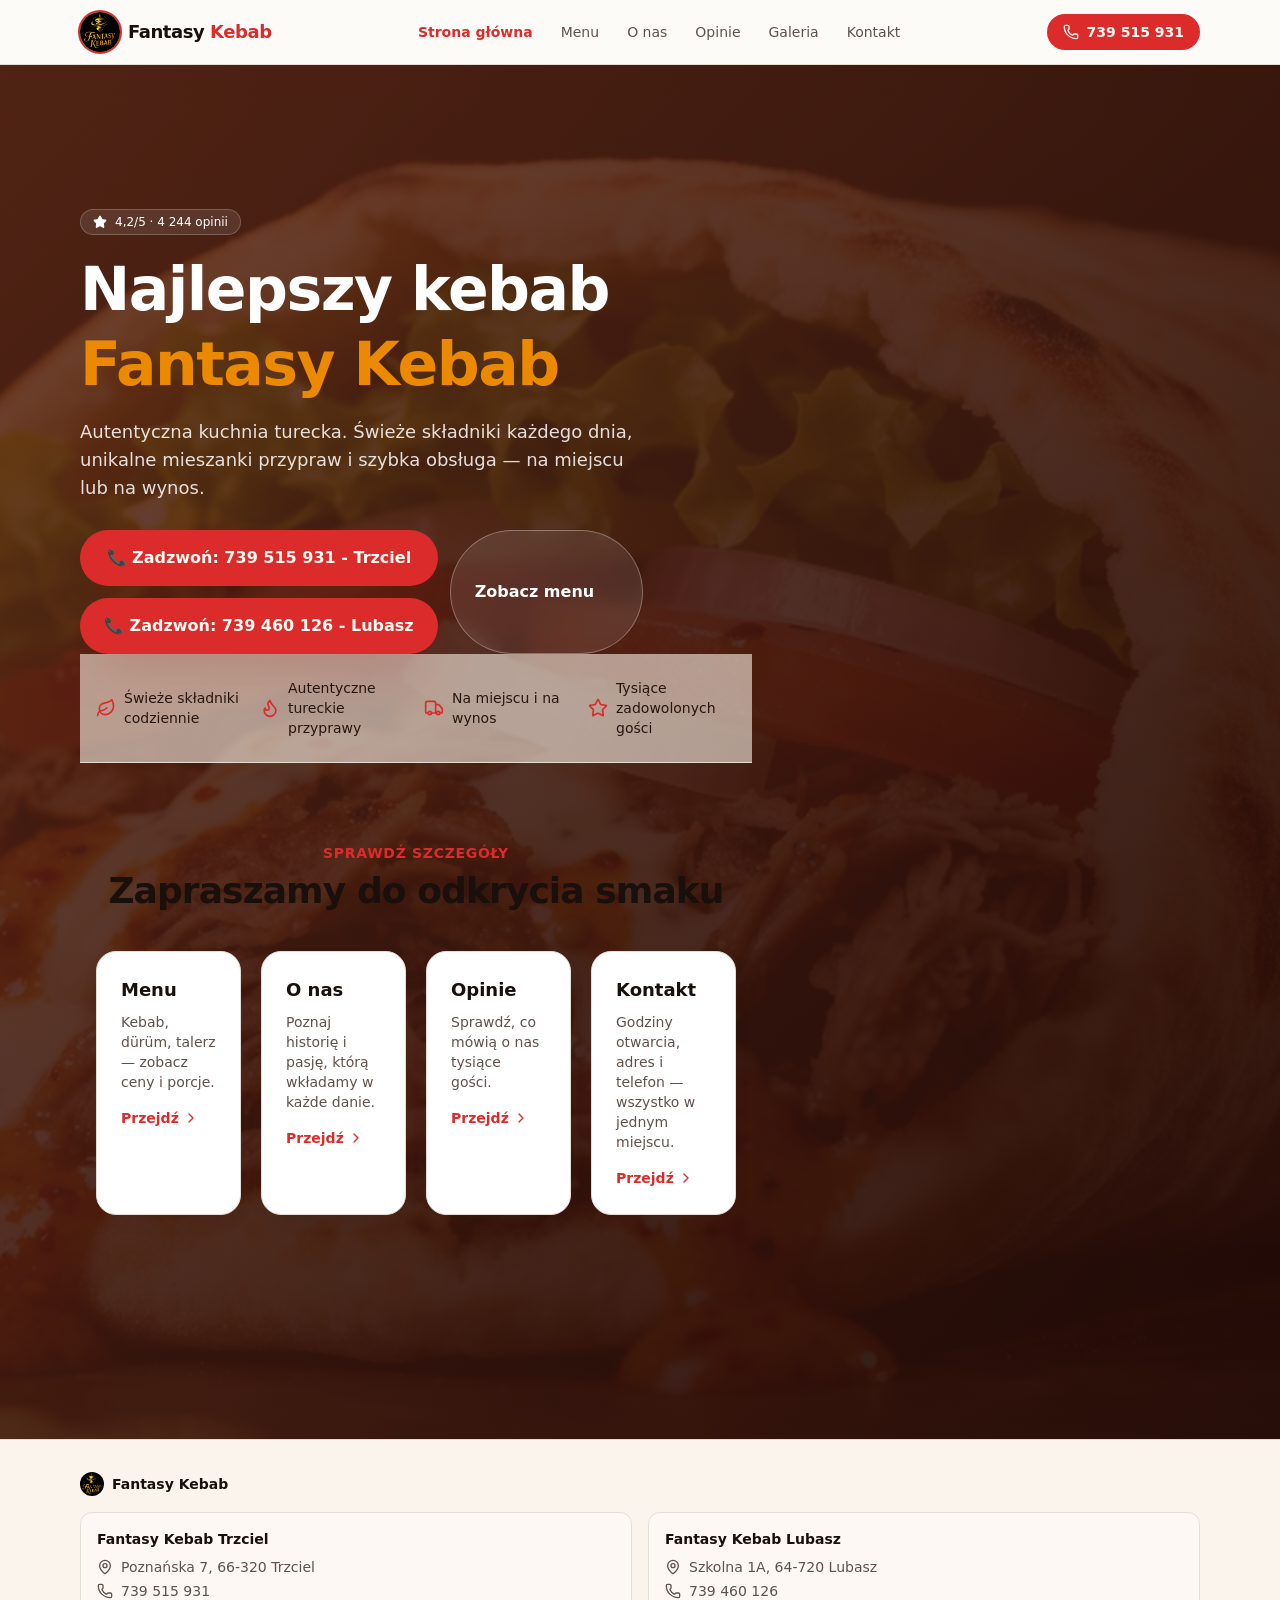
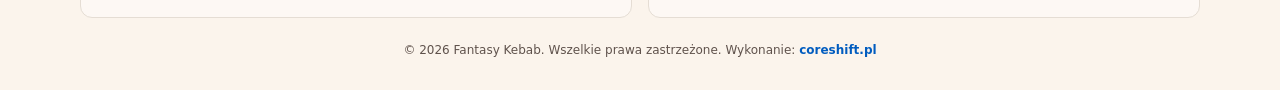
==== commit fec6e866: "Update index.html" ====
--- a/index.html
+++ b/index.html
@@ -185,9 +185,34 @@
 	}
 	
 </style>
-<script defer="" src="./Fantasy Kebab Trzciel i Lubasz — Najlepszy kebab w okolicy_files/_flock.js.pobrane" data-proxy-url="/~api/analytics"></script><script defer="" src="./Fantasy Kebab Trzciel i Lubasz — Najlepszy kebab w okolicy_files/events.js.pobrane" data-artifact-kind="dwl_content_hash" data-artifact-id="ed34ec80a3a30ac719db63899a13058781bbd42d703695d88536f0256338202f" data-commit-sha="35fb06051e5fa65c0223addac94c01f2e145bc8d" data-context-token="v1.[base64].VLWeBCexkr1kM8RyLnyTzOqcaIjAdvpoq5ms1YwimP0" data-replay="rrweb" data-replay-sample-rate="0.1" data-replay-url="/__l5e/replay" data-replay-script-url="/__l5e/rrweb-record.js?__l5e_v=0.1.2-error-event-hardening"></script><style id="_goober"> .go1475592160{height:0;}.go1671063245{height:auto;}.go1888806478{display:flex;flex-wrap:wrap;flex-grow:1;}@media (min-width:600px){.go1888806478{flex-grow:initial;min-width:288px;}}.go167266335{background-color:#313131;font-size:0.875rem;line-height:1.43;letter-spacing:0.01071em;color:#fff;align-items:center;padding:6px 16px;border-radius:4px;box-shadow:0px 3px 5px -1px rgba(0,0,0,0.2),0px 6px 10px 0px rgba(0,0,0,0.14),0px 1px 18px 0px rgba(0,0,0,0.12);}.go3162094071{padding-left:20px;}.go3844575157{background-color:#313131;}.go1725278324{background-color:#43a047;}.go3651055292{background-color:#d32f2f;}.go4215275574{background-color:#ff9800;}.go1930647212{background-color:#2196f3;}.go946087465{display:flex;align-items:center;padding:8px 0;}.go703367398{display:flex;align-items:center;margin-left:auto;padding-left:16px;margin-right:-8px;}.go3963613292{width:100%;position:relative;transform:translateX(0);top:0;right:0;bottom:0;left:0;min-width:288px;}.go1141946668{box-sizing:border-box;display:flex;max-height:100%;position:fixed;z-index:1400;height:auto;width:auto;transition:top 300ms ease 0ms,right 300ms ease 0ms,bottom 300ms ease 0ms,left 300ms ease 0ms,max-width 300ms ease 0ms;pointer-events:none;max-width:calc(100% - 40px);}.go1141946668 .notistack-CollapseWrapper{padding:6px 0px;transition:padding 300ms ease 0ms;}@media (max-width:599.95px){.go1141946668{width:100%;max-width:calc(100% - 32px);}}.go3868796639 .notistack-CollapseWrapper{padding:2px 0px;}.go3118922589{top:14px;flex-direction:column;}.go1453831412{bottom:14px;flex-direction:column-reverse;}.go4027089540{left:20px;}@media (min-width:600px){.go4027089540{align-items:flex-start;}}@media (max-width:599.95px){.go4027089540{left:16px;}}.go2989568495{right:20px;}@media (min-width:600px){.go2989568495{align-items:flex-end;}}@media (max-width:599.95px){.go2989568495{right:16px;}}.go4034260886{left:50%;transform:translateX(-50%);}@media (min-width:600px){.go4034260886{align-items:center;}}</style><script src="chrome-extension://liecbddmkiiihnedobmlmillhodjkdmb/js/recordConsoleEvents.js"></script></head><body cz-shortcut-listen="true"><div class="min-h-screen bg-background text-foreground"><header class="sticky top-0 z-40 border-b border-border bg-background/90 backdrop-blur"><div class="mx-auto flex max-w-6xl items-center justify-between px-4 py-3"><a class="flex items-center gap-2 active" href="index.html" data-status="active" aria-current="page"><img src="./Fantasy Kebab Trzciel i Lubasz — Najlepszy kebab w okolicy_files/fantasy-kebab-logo.jpg" alt="Fantasy Kebab logo" class="h-10 w-10 rounded-full object-cover ring-2 ring-primary"><span class="text-base font-bold tracking-tight sm:text-lg">Fantasy <span class="text-primary">Kebab</span></span></a><nav class="hidden items-center gap-1 sm:flex"><a class="rounded-full px-3 py-1.5 text-sm text-muted-foreground transition hover:text-foreground text-primary font-semibold" href="index.html" data-status="active" aria-current="page">Strona główna</a><a href="menu.html" class="rounded-full px-3 py-1.5 text-sm text-muted-foreground transition hover:text-foreground">Menu</a><a href="o-nas.html" class="rounded-full px-3 py-1.5 text-sm text-muted-foreground transition hover:text-foreground">O nas</a><a href="opinie.html" class="rounded-full px-3 py-1.5 text-sm text-muted-foreground transition hover:text-foreground">Opinie</a><a href="galeria.html" class="rounded-full px-3 py-1.5 text-sm text-muted-foreground transition hover:text-foreground">Galeria</a><a href="kontakt.html" class="rounded-full px-3 py-1.5 text-sm text-muted-foreground transition hover:text-foreground">Kontakt</a></nav><a href="tel:+48739515931" class="inline-flex items-center gap-2 rounded-full bg-primary px-4 py-2 text-sm font-semibold text-primary-foreground shadow-[var(--shadow-warm)] transition hover:opacity-90"><svg xmlns="http://www.w3.org/2000/svg" width="24" height="24" viewBox="0 0 24 24" fill="none" stroke="currentColor" stroke-width="2" stroke-linecap="round" stroke-linejoin="round" class="lucide lucide-phone h-4 w-4" aria-hidden="true"><path d="M13.832 16.568a1 1 0 0 0 1.213-.303l.355-.465A2 2 0 0 1 17 15h3a2 2 0 0 1 2 2v3a2 2 0 0 1-2 2A18 18 0 0 1 2 4a2 2 0 0 1 2-2h3a2 2 0 0 1 2 2v3a2 2 0 0 1-.8 1.6l-.468.351a1 1 0 0 0-.292 1.233 14 14 0 0 0 6.392 6.384"></path></svg> <span class="hidden sm:inline">739 515 931</span></a></div></header><main><!--$--><div><section class="relative overflow-hidden"><img src="./Fantasy Kebab Trzciel i Lubasz — Najlepszy kebab w okolicy_files/hero-kebab-Ov7zjd3S.jpg" alt="Świeży kebab w bułce z mięsem i warzywami" width="1920" height="1080" class="absolute inset-0 h-full w-full object-cover"><div class="absolute inset-0" style="background:var(--gradient-hero)"></div><div class="relative mx-auto max-w-6xl px-4 py-20 sm:py-28 md:py-36"><div class="max-w-2xl"><span class="inline-flex items-center gap-2 rounded-full border border-white/20 bg-white/10 px-3 py-1 text-xs font-medium text-white backdrop-blur"><svg xmlns="http://www.w3.org/2000/svg" width="24" height="24" viewBox="0 0 24 24" fill="none" stroke="currentColor" stroke-width="2" stroke-linecap="round" stroke-linejoin="round" class="lucide lucide-star h-3.5 w-3.5 fill-current" aria-hidden="true"><path d="M11.525 2.295a.53.53 0 0 1 .95 0l2.31 4.679a2.123 2.123 0 0 0 1.595 1.16l5.166.756a.53.53 0 0 1 .294.904l-3.736 3.638a2.123 2.123 0 0 0-.611 1.878l.882 5.14a.53.53 0 0 1-.771.56l-4.618-2.428a2.122 2.122 0 0 0-1.973 0L6.396 21.01a.53.53 0 0 1-.77-.56l.881-5.139a2.122 2.122 0 0 0-.611-1.879L2.16 9.795a.53.53 0 0 1 .294-.906l5.165-.755a2.122 2.122 0 0 0 1.597-1.16z"></path></svg> 4,2/5 · 4 244 opinii</span><h1 class="mt-4 text-4xl font-extrabold leading-tight tracking-tight text-white sm:text-5xl md:text-6xl">Najlepszy kebab <br><span class="text-accent">Fantasy Kebab</span></h1><p class="mt-4 max-w-xl text-base text-white/85 sm:text-lg">Autentyczna kuchnia turecka. Świeże składniki każdego dnia, unikalne mieszanki przypraw i szybka obsługa — na miejscu lub na wynos.</p>
-	<div class="mt-7 flex flex-col gap-3 sm:flex-row"><a href="tel:+48739515931" class="inline-flex items-center justify-center gap-2 rounded-full bg-primary px-6 py-4 text-base font-semibold text-primary-foreground shadow-[var(--shadow-warm)] transition hover:scale-[1.02]"><svg xmlns="http://www.w3.org/2000/svg" width="24" height="24" viewBox="0 0 24 24" fill="none" stroke="currentColor" stroke-width="2" stroke-linecap="round" stroke-linejoin="round" class="lucide lucide-phone h-5 w-5" aria-hidden="true"><path d="M13.832 16.568a1 1 0 0 0 1.213-.303l.355-.465A2 2 0 0 1 17 15h3a2 2 0 0 1 2 2v3a2 2 0 0 1-2 2A18 18 0 0 1 2 4a2 2 0 0 1 2-2h3a2 2 0 0 1 2 2v3a2 2 0 0 1-.8 1.6l-.468.351a1 1 0 0 0-.292 1.233 14 14 0 0 0 6.392 6.384"></path></svg> Zadzwoń: <!-- -->739 515 931 - Trzciel</a> <br>
-	<div class="mt-7 flex flex-col gap-3 sm:flex-row"><a href="tel:+48739460126" class="inline-flex items-center justify-center gap-2 rounded-full bg-primary px-6 py-4 text-base font-semibold text-primary-foreground shadow-[var(--shadow-warm)] transition hover:scale-[1.02]"><svg xmlns="http://www.w3.org/2000/svg" width="24" height="24" viewBox="0 0 24 24" fill="none" stroke="currentColor" stroke-width="2" stroke-linecap="round" stroke-linejoin="round" class="lucide lucide-phone h-5 w-5" aria-hidden="true"><path d="M13.832 16.568a1 1 0 0 0 1.213-.303l.355-.465A2 2 0 0 1 17 15h3a2 2 0 0 1 2 2v3a2 2 0 0 1-2 2A18 18 0 0 1 2 4a2 2 0 0 1 2-2h3a2 2 0 0 1 2 2v3a2 2 0 0 1-.8 1.6l-.468.351a1 1 0 0 0-.292 1.233 14 14 0 0 0 6.392 6.384"></path></svg> Zadzwoń: <!-- -->739 460 126 - Lubasz</a>	
-		<a href="menu.html" class="inline-flex items-center justify-center gap-2 rounded-full border border-white/30 bg-white/10 px-6 py-4 text-base font-semibold text-white backdrop-blur transition hover:bg-white/20">Zobacz menu <svg xmlns="http://www.w3.org/2000/svg" width="24" height="24" viewBox="0 0 24 24" fill="none" stroke="currentColor" stroke-width="2" stroke-linecap="round" stroke-linejoin="round" class="lucide lucide-chevron-right h-4 w-4" aria-hidden="true"><path d="m9 18 6-6-6-6"></path></svg></a></div><div class="mt-6 flex flex-wrap gap-4 text-sm text-white/80"><span class="inline-flex items-center gap-1.5"><svg xmlns="http://www.w3.org/2000/svg" width="24" height="24" viewBox="0 0 24 24" fill="none" stroke="currentColor" stroke-width="2" stroke-linecap="round" stroke-linejoin="round" class="lucide lucide-clock h-4 w-4 text-accent" aria-hidden="true"><circle cx="12" cy="12" r="10"></circle><path d="M12 6v6l4 2"></path></svg> Otwarte do 23:00</span><span class="inline-flex items-center gap-1.5"><svg xmlns="http://www.w3.org/2000/svg" width="24" height="24" viewBox="0 0 24 24" fill="none" stroke="currentColor" stroke-width="2" stroke-linecap="round" stroke-linejoin="round" class="lucide lucide-map-pin h-4 w-4 text-accent" aria-hidden="true"><path d="M20 10c0 4.993-5.539 10.193-7.399 11.799a1 1 0 0 1-1.202 0C9.539 20.193 4 14.993 4 10a8 8 0 0 1 16 0"></path><circle cx="12" cy="10" r="3"></circle></svg> Trzciel · Lubasz</span></div></div></div></section><section class="border-b border-border bg-secondary/60"><div class="mx-auto grid max-w-6xl grid-cols-2 gap-4 px-4 py-6 sm:grid-cols-4"><div class="flex items-center gap-2 text-sm font-medium text-secondary-foreground"><svg xmlns="http://www.w3.org/2000/svg" width="24" height="24" viewBox="0 0 24 24" fill="none" stroke="currentColor" stroke-width="2" stroke-linecap="round" stroke-linejoin="round" class="lucide lucide-leaf h-5 w-5 shrink-0 text-primary" aria-hidden="true"><path d="M11 20A7 7 0 0 1 9.8 6.1C15.5 5 17 4.48 19 2c1 2 2 4.18 2 8 0 5.5-4.78 10-10 10Z"></path><path d="M2 21c0-3 1.85-5.36 5.08-6C9.5 14.52 12 13 13 12"></path></svg><span>Świeże składniki codziennie</span></div><div class="flex items-center gap-2 text-sm font-medium text-secondary-foreground"><svg xmlns="http://www.w3.org/2000/svg" width="24" height="24" viewBox="0 0 24 24" fill="none" stroke="currentColor" stroke-width="2" stroke-linecap="round" stroke-linejoin="round" class="lucide lucide-flame h-5 w-5 shrink-0 text-primary" aria-hidden="true"><path d="M12 3q1 4 4 6.5t3 5.5a1 1 0 0 1-14 0 5 5 0 0 1 1-3 1 1 0 0 0 5 0c0-2-1.5-3-1.5-5q0-2 2.5-4"></path></svg><span>Autentyczne tureckie przyprawy</span></div><div class="flex items-center gap-2 text-sm font-medium text-secondary-foreground"><svg xmlns="http://www.w3.org/2000/svg" width="24" height="24" viewBox="0 0 24 24" fill="none" stroke="currentColor" stroke-width="2" stroke-linecap="round" stroke-linejoin="round" class="lucide lucide-truck h-5 w-5 shrink-0 text-primary" aria-hidden="true"><path d="M14 18V6a2 2 0 0 0-2-2H4a2 2 0 0 0-2 2v11a1 1 0 0 0 1 1h2"></path><path d="M15 18H9"></path><path d="M19 18h2a1 1 0 0 0 1-1v-3.65a1 1 0 0 0-.22-.624l-3.48-4.35A1 1 0 0 0 17.52 8H14"></path><circle cx="17" cy="18" r="2"></circle><circle cx="7" cy="18" r="2"></circle></svg><span>Na miejscu i na wynos</span></div><div class="flex items-center gap-2 text-sm font-medium text-secondary-foreground"><svg xmlns="http://www.w3.org/2000/svg" width="24" height="24" viewBox="0 0 24 24" fill="none" stroke="currentColor" stroke-width="2" stroke-linecap="round" stroke-linejoin="round" class="lucide lucide-star h-5 w-5 shrink-0 text-primary" aria-hidden="true"><path d="M11.525 2.295a.53.53 0 0 1 .95 0l2.31 4.679a2.123 2.123 0 0 0 1.595 1.16l5.166.756a.53.53 0 0 1 .294.904l-3.736 3.638a2.123 2.123 0 0 0-.611 1.878l.882 5.14a.53.53 0 0 1-.771.56l-4.618-2.428a2.122 2.122 0 0 0-1.973 0L6.396 21.01a.53.53 0 0 1-.77-.56l.881-5.139a2.122 2.122 0 0 0-.611-1.879L2.16 9.795a.53.53 0 0 1 .294-.906l5.165-.755a2.122 2.122 0 0 0 1.597-1.16z"></path></svg><span>Tysiące zadowolonych gości</span></div></div></section><section class="mx-auto max-w-6xl px-4 py-16 sm:py-20"><div class="mb-10 text-center"><p class="text-sm font-semibold uppercase tracking-wider text-primary">Sprawdź szczegóły</p><h2 class="mt-2 text-3xl font-extrabold tracking-tight sm:text-4xl">Zapraszamy do odkrycia smaku</h2></div><div class="grid grid-cols-1 gap-5 sm:grid-cols-2 lg:grid-cols-4"><a href="menu.html" class="group rounded-2xl border border-border bg-card p-6 shadow-[var(--shadow-card)] transition hover:-translate-y-1 hover:shadow-[var(--shadow-warm)]"><h3 class="text-lg font-bold text-card-foreground group-hover:text-primary">Menu</h3><p class="mt-2 text-sm text-muted-foreground">Kebab, dürüm, talerz — zobacz ceny i porcje.</p><div class="mt-4 inline-flex items-center gap-1 text-sm font-semibold text-primary">Przejdź <svg xmlns="http://www.w3.org/2000/svg" width="24" height="24" viewBox="0 0 24 24" fill="none" stroke="currentColor" stroke-width="2" stroke-linecap="round" stroke-linejoin="round" class="lucide lucide-chevron-right h-4 w-4 transition group-hover:translate-x-1" aria-hidden="true"><path d="m9 18 6-6-6-6"></path></svg></div></a><a href="o-nas.html" class="group rounded-2xl border border-border bg-card p-6 shadow-[var(--shadow-card)] transition hover:-translate-y-1 hover:shadow-[var(--shadow-warm)]"><h3 class="text-lg font-bold text-card-foreground group-hover:text-primary">O nas</h3><p class="mt-2 text-sm text-muted-foreground">Poznaj historię i pasję, którą wkładamy w każde danie.</p><div class="mt-4 inline-flex items-center gap-1 text-sm font-semibold text-primary">Przejdź <svg xmlns="http://www.w3.org/2000/svg" width="24" height="24" viewBox="0 0 24 24" fill="none" stroke="currentColor" stroke-width="2" stroke-linecap="round" stroke-linejoin="round" class="lucide lucide-chevron-right h-4 w-4 transition group-hover:translate-x-1" aria-hidden="true"><path d="m9 18 6-6-6-6"></path></svg></div></a><a href="opinie.html" class="group rounded-2xl border border-border bg-card p-6 shadow-[var(--shadow-card)] transition hover:-translate-y-1 hover:shadow-[var(--shadow-warm)]"><h3 class="text-lg font-bold text-card-foreground group-hover:text-primary">Opinie</h3><p class="mt-2 text-sm text-muted-foreground">Sprawdź, co mówią o nas tysiące gości.</p><div class="mt-4 inline-flex items-center gap-1 text-sm font-semibold text-primary">Przejdź <svg xmlns="http://www.w3.org/2000/svg" width="24" height="24" viewBox="0 0 24 24" fill="none" stroke="currentColor" stroke-width="2" stroke-linecap="round" stroke-linejoin="round" class="lucide lucide-chevron-right h-4 w-4 transition group-hover:translate-x-1" aria-hidden="true"><path d="m9 18 6-6-6-6"></path></svg></div></a><a href="kontakt.html" class="group rounded-2xl border border-border bg-card p-6 shadow-[var(--shadow-card)] transition hover:-translate-y-1 hover:shadow-[var(--shadow-warm)]"><h3 class="text-lg font-bold text-card-foreground group-hover:text-primary">Kontakt</h3><p class="mt-2 text-sm text-muted-foreground">Godziny otwarcia, adres i telefon — wszystko w jednym miejscu.</p><div class="mt-4 inline-flex items-center gap-1 text-sm font-semibold text-primary">Przejdź <svg xmlns="http://www.w3.org/2000/svg" width="24" height="24" viewBox="0 0 24 24" fill="none" stroke="currentColor" stroke-width="2" stroke-linecap="round" stroke-linejoin="round" class="lucide lucide-chevron-right h-4 w-4 transition group-hover:translate-x-1" aria-hidden="true"><path d="m9 18 6-6-6-6"></path></svg></div></a></div></section></div><!--/$--></main><footer class="border-t border-border bg-secondary/60 py-8 text-sm text-muted-foreground"><div class="mx-auto max-w-6xl px-4"><div class="flex items-center gap-2"><img src="./Fantasy Kebab Trzciel i Lubasz — Najlepszy kebab w okolicy_files/fantasy-kebab-logo.jpg" alt="Fantasy Kebab logo" class="h-6 w-6 rounded-full object-cover"><span class="font-semibold text-foreground">Fantasy Kebab</span></div><div class="mt-4 grid grid-cols-1 gap-4 sm:grid-cols-2"><div class="rounded-lg border border-border bg-card/40 p-4"><div class="font-semibold text-foreground">Fantasy Kebab Trzciel</div><div class="mt-2 flex items-center gap-2"><svg xmlns="http://www.w3.org/2000/svg" width="24" height="24" viewBox="0 0 24 24" fill="none" stroke="currentColor" stroke-width="2" stroke-linecap="round" stroke-linejoin="round" class="lucide lucide-map-pin h-4 w-4" aria-hidden="true"><path d="M20 10c0 4.993-5.539 10.193-7.399 11.799a1 1 0 0 1-1.202 0C9.539 20.193 4 14.993 4 10a8 8 0 0 1 16 0"></path><circle cx="12" cy="10" r="3"></circle></svg><span>Poznańska 7, 66-320 Trzciel</span></div><div class="mt-1 flex items-center gap-2"><svg xmlns="http://www.w3.org/2000/svg" width="24" height="24" viewBox="0 0 24 24" fill="none" stroke="currentColor" stroke-width="2" stroke-linecap="round" stroke-linejoin="round" class="lucide lucide-phone h-4 w-4" aria-hidden="true"><path d="M13.832 16.568a1 1 0 0 0 1.213-.303l.355-.465A2 2 0 0 1 17 15h3a2 2 0 0 1 2 2v3a2 2 0 0 1-2 2A18 18 0 0 1 2 4a2 2 0 0 1 2-2h3a2 2 0 0 1 2 2v3a2 2 0 0 1-.8 1.6l-.468.351a1 1 0 0 0-.292 1.233 14 14 0 0 0 6.392 6.384"></path></svg><a href="tel:+48739515931" class="underline-offset-4 hover:underline">739 515 931</a></div></div><div class="rounded-lg border border-border bg-card/40 p-4"><div class="font-semibold text-foreground">Fantasy Kebab Lubasz</div><div class="mt-2 flex items-center gap-2"><svg xmlns="http://www.w3.org/2000/svg" width="24" height="24" viewBox="0 0 24 24" fill="none" stroke="currentColor" stroke-width="2" stroke-linecap="round" stroke-linejoin="round" class="lucide lucide-map-pin h-4 w-4" aria-hidden="true"><path d="M20 10c0 4.993-5.539 10.193-7.399 11.799a1 1 0 0 1-1.202 0C9.539 20.193 4 14.993 4 10a8 8 0 0 1 16 0"></path><circle cx="12" cy="10" r="3"></circle></svg><span>Szkolna 1A, 64-720 Lubasz</span></div><div class="mt-1 flex items-center gap-2"><svg xmlns="http://www.w3.org/2000/svg" width="24" height="24" viewBox="0 0 24 24" fill="none" stroke="currentColor" stroke-width="2" stroke-linecap="round" stroke-linejoin="round" class="lucide lucide-phone h-4 w-4" aria-hidden="true"><path d="M13.832 16.568a1 1 0 0 0 1.213-.303l.355-.465A2 2 0 0 1 17 15h3a2 2 0 0 1 2 2v3a2 2 0 0 1-2 2A18 18 0 0 1 2 4a2 2 0 0 1 2-2h3a2 2 0 0 1 2 2v3a2 2 0 0 1-.8 1.6l-.468.351a1 1 0 0 0-.292 1.233 14 14 0 0 0 6.392 6.384"></path></svg><a href="tel:+48739460126" class="underline-offset-4 hover:underline">739 460 126</a></div></div></div></div><p class="mt-6 text-center text-xs">© <!-- -->2026<!-- --> Fantasy Kebab. Wszelkie prawa zastrzeżone. Wykonanie: <a href="https://coreshift.pl" class="coreshift-link" target="_blank" rel="noopener">coreshift.pl</a></a></p></footer><a href="tel:+48739515931" class="fixed bottom-4 left-1/2 z-50 -translate-x-1/2 inline-flex items-center gap-2 rounded-full bg-primary px-6 py-3.5 text-base font-bold text-primary-foreground shadow-[var(--shadow-warm)] transition hover:scale-[1.02] sm:hidden"><svg xmlns="http://www.w3.org/2000/svg" width="24" height="24" viewBox="0 0 24 24" fill="none" stroke="currentColor" stroke-width="2" stroke-linecap="round" stroke-linejoin="round" class="lucide lucide-phone h-5 w-5" aria-hidden="true"><path d="M13.832 16.568a1 1 0 0 0 1.213-.303l.355-.465A2 2 0 0 1 17 15h3a2 2 0 0 1 2 2v3a2 2 0 0 1-2 2A18 18 0 0 1 2 4a2 2 0 0 1 2-2h3a2 2 0 0 1 2 2v3a2 2 0 0 1-.8 1.6l-.468.351a1 1 0 0 0-.292 1.233 14 14 0 0 0 6.392 6.384"></path></svg> Zadzwoń i zamów</a></div>
+<script defer="" src="./Fantasy Kebab Trzciel i Lubasz — Najlepszy kebab w okolicy_files/_flock.js.pobrane" data-proxy-url="/~api/analytics"></script><script defer="" src="./Fantasy Kebab Trzciel i Lubasz — Najlepszy kebab w okolicy_files/events.js.pobrane" data-artifact-kind="dwl_content_hash" data-artifact-id="ed34ec80a3a30ac719db63899a13058781bbd42d703695d88536f0256338202f" data-commit-sha="35fb06051e5fa65c0223addac94c01f2e145bc8d" data-context-token="v1.[base64].VLWeBCexkr1kM8RyLnyTzOqcaIjAdvpoq5ms1YwimP0" data-replay="rrweb" data-replay-sample-rate="0.1" data-replay-url="/__l5e/replay" data-replay-script-url="/__l5e/rrweb-record.js?__l5e_v=0.1.2-error-event-hardening"></script><style id="_goober"> .go1475592160{height:0;}.go1671063245{height:auto;}.go1888806478{display:flex;flex-wrap:wrap;flex-grow:1;}@media (min-width:600px){.go1888806478{flex-grow:initial;min-width:288px;}}.go167266335{background-color:#313131;font-size:0.875rem;line-height:1.43;letter-spacing:0.01071em;color:#fff;align-items:center;padding:6px 16px;border-radius:4px;box-shadow:0px 3px 5px -1px rgba(0,0,0,0.2),0px 6px 10px 0px rgba(0,0,0,0.14),0px 1px 18px 0px rgba(0,0,0,0.12);}.go3162094071{padding-left:20px;}.go3844575157{background-color:#313131;}.go1725278324{background-color:#43a047;}.go3651055292{background-color:#d32f2f;}.go4215275574{background-color:#ff9800;}.go1930647212{background-color:#2196f3;}.go946087465{display:flex;align-items:center;padding:8px 0;}.go703367398{display:flex;align-items:center;margin-left:auto;padding-left:16px;margin-right:-8px;}.go3963613292{width:100%;position:relative;transform:translateX(0);top:0;right:0;bottom:0;left:0;min-width:288px;}.go1141946668{box-sizing:border-box;display:flex;max-height:100%;position:fixed;z-index:1400;height:auto;width:auto;transition:top 300ms ease 0ms,right 300ms ease 0ms,bottom 300ms ease 0ms,left 300ms ease 0ms,max-width 300ms ease 0ms;pointer-events:none;max-width:calc(100% - 40px);}.go1141946668 .notistack-CollapseWrapper{padding:6px 0px;transition:padding 300ms ease 0ms;}@media (max-width:599.95px){.go1141946668{width:100%;max-width:calc(100% - 32px);}}.go3868796639 .notistack-CollapseWrapper{padding:2px 0px;}.go3118922589{top:14px;flex-direction:column;}.go1453831412{bottom:14px;flex-direction:column-reverse;}.go4027089540{left:20px;}@media (min-width:600px){.go4027089540{align-items:flex-start;}}@media (max-width:599.95px){.go4027089540{left:16px;}}.go2989568495{right:20px;}@media (min-width:600px){.go2989568495{align-items:flex-end;}}@media (max-width:599.95px){.go2989568495{right:16px;}}.go4034260886{left:50%;transform:translateX(-50%);}@media (min-width:600px){.go4034260886{align-items:center;}}</style><script src="chrome-extension://liecbddmkiiihnedobmlmillhodjkdmb/js/recordConsoleEvents.js"></script></head>
+	
+	<body cz-shortcut-listen="true"><div class="min-h-screen bg-background text-foreground"><header class="sticky top-0 z-40 border-b border-border bg-background/90 backdrop-blur"><div class="mx-auto flex max-w-6xl items-center justify-between px-4 py-3"><a class="flex items-center gap-2 active" href="index.html" data-status="active" aria-current="page"><img src="./Fantasy Kebab Trzciel i Lubasz — Najlepszy kebab w okolicy_files/fantasy-kebab-logo.jpg" alt="Fantasy Kebab logo" class="h-10 w-10 rounded-full object-cover ring-2 ring-primary"><span class="text-base font-bold tracking-tight sm:text-lg">Fantasy <span class="text-primary">Kebab</span></span></a><nav class="hidden items-center gap-1 sm:flex"><a class="rounded-full px-3 py-1.5 text-sm text-muted-foreground transition hover:text-foreground text-primary font-semibold" href="index.html" data-status="active" aria-current="page">Strona główna</a><a href="menu.html" class="rounded-full px-3 py-1.5 text-sm text-muted-foreground transition hover:text-foreground">Menu</a><a href="o-nas.html" class="rounded-full px-3 py-1.5 text-sm text-muted-foreground transition hover:text-foreground">O nas</a><a href="opinie.html" class="rounded-full px-3 py-1.5 text-sm text-muted-foreground transition hover:text-foreground">Opinie</a><a href="galeria.html" class="rounded-full px-3 py-1.5 text-sm text-muted-foreground transition hover:text-foreground">Galeria</a><a href="kontakt.html" class="rounded-full px-3 py-1.5 text-sm text-muted-foreground transition hover:text-foreground">Kontakt</a></nav><a href="tel:+48739515931" class="inline-flex items-center gap-2 rounded-full bg-primary px-4 py-2 text-sm font-semibold text-primary-foreground shadow-[var(--shadow-warm)] transition hover:opacity-90"><svg xmlns="http://www.w3.org/2000/svg" width="24" height="24" viewBox="0 0 24 24" fill="none" stroke="currentColor" stroke-width="2" stroke-linecap="round" stroke-linejoin="round" class="lucide lucide-phone h-4 w-4" aria-hidden="true"><path d="M13.832 16.568a1 1 0 0 0 1.213-.303l.355-.465A2 2 0 0 1 17 15h3a2 2 0 0 1 2 2v3a2 2 0 0 1-2 2A18 18 0 0 1 2 4a2 2 0 0 1 2-2h3a2 2 0 0 1 2 2v3a2 2 0 0 1-.8 1.6l-.468.351a1 1 0 0 0-.292 1.233 14 14 0 0 0 6.392 6.384"></path></svg> <span class="hidden sm:inline">739 515 931</span></a></div></header><main><!--$--><div><section class="relative overflow-hidden"><img src="./Fantasy Kebab Trzciel i Lubasz — Najlepszy kebab w okolicy_files/hero-kebab-Ov7zjd3S.jpg" alt="Świeży kebab w bułce z mięsem i warzywami" width="1920" height="1080" class="absolute inset-0 h-full w-full object-cover"><div class="absolute inset-0" style="background:var(--gradient-hero)"></div><div class="relative mx-auto max-w-6xl px-4 py-20 sm:py-28 md:py-36"><div class="max-w-2xl"><span class="inline-flex items-center gap-2 rounded-full border border-white/20 bg-white/10 px-3 py-1 text-xs font-medium text-white backdrop-blur"><svg xmlns="http://www.w3.org/2000/svg" width="24" height="24" viewBox="0 0 24 24" fill="none" stroke="currentColor" stroke-width="2" stroke-linecap="round" stroke-linejoin="round" class="lucide lucide-star h-3.5 w-3.5 fill-current" aria-hidden="true"><path d="M11.525 2.295a.53.53 0 0 1 .95 0l2.31 4.679a2.123 2.123 0 0 0 1.595 1.16l5.166.756a.53.53 0 0 1 .294.904l-3.736 3.638a2.123 2.123 0 0 0-.611 1.878l.882 5.14a.53.53 0 0 1-.771.56l-4.618-2.428a2.122 2.122 0 0 0-1.973 0L6.396 21.01a.53.53 0 0 1-.77-.56l.881-5.139a2.122 2.122 0 0 0-.611-1.879L2.16 9.795a.53.53 0 0 1 .294-.906l5.165-.755a2.122 2.122 0 0 0 1.597-1.16z"></path></svg> 4,2/5 · 4 244 opinii</span><h1 class="mt-4 text-4xl font-extrabold leading-tight tracking-tight text-white sm:text-5xl md:text-6xl">Najlepszy kebab <br><span class="text-accent">Fantasy Kebab</span></h1><p class="mt-4 max-w-xl text-base text-white/85 sm:text-lg">Autentyczna kuchnia turecka. Świeże składniki każdego dnia, unikalne mieszanki przypraw i szybka obsługa — na miejscu lub na wynos.</p>
+		
+	<div class="mt-7 flex flex-col gap-3 sm:flex-row">
+
+    <!-- telefony -->
+    <div class="flex flex-col gap-3">
+        <a href="tel:+48739515931"
+           class="inline-flex items-center justify-center gap-2 rounded-full bg-primary px-6 py-4 text-base font-semibold text-primary-foreground shadow-[var(--shadow-warm)] transition hover:scale-[1.02]">
+            📞 Zadzwoń: 739 515 931 - Trzciel
+        </a>
+
+        <a href="tel:+48739460126"
+           class="inline-flex items-center justify-center gap-2 rounded-full bg-primary px-6 py-4 text-base font-semibold text-primary-foreground shadow-[var(--shadow-warm)] transition hover:scale-[1.02]">
+            📞 Zadzwoń: 739 460 126 - Lubasz
+        </a>
+    </div>
+
+    <!-- menu -->
+    <a href="menu.html"
+       class="inline-flex items-center justify-center gap-2 rounded-full border border-white/30 bg-white/10 px-6 py-4 text-base font-semibold text-white backdrop-blur transition hover:bg-white/20">
+        Zobacz menu
+        <svg class="h-4 w-4">...</svg>
+    </a>
+
+</div>
+	
+	<section class="border-b border-border bg-secondary/60"><div class="mx-auto grid max-w-6xl grid-cols-2 gap-4 px-4 py-6 sm:grid-cols-4"><div class="flex items-center gap-2 text-sm font-medium text-secondary-foreground"><svg xmlns="http://www.w3.org/2000/svg" width="24" height="24" viewBox="0 0 24 24" fill="none" stroke="currentColor" stroke-width="2" stroke-linecap="round" stroke-linejoin="round" class="lucide lucide-leaf h-5 w-5 shrink-0 text-primary" aria-hidden="true"><path d="M11 20A7 7 0 0 1 9.8 6.1C15.5 5 17 4.48 19 2c1 2 2 4.18 2 8 0 5.5-4.78 10-10 10Z"></path><path d="M2 21c0-3 1.85-5.36 5.08-6C9.5 14.52 12 13 13 12"></path></svg><span>Świeże składniki codziennie</span></div><div class="flex items-center gap-2 text-sm font-medium text-secondary-foreground"><svg xmlns="http://www.w3.org/2000/svg" width="24" height="24" viewBox="0 0 24 24" fill="none" stroke="currentColor" stroke-width="2" stroke-linecap="round" stroke-linejoin="round" class="lucide lucide-flame h-5 w-5 shrink-0 text-primary" aria-hidden="true"><path d="M12 3q1 4 4 6.5t3 5.5a1 1 0 0 1-14 0 5 5 0 0 1 1-3 1 1 0 0 0 5 0c0-2-1.5-3-1.5-5q0-2 2.5-4"></path></svg><span>Autentyczne tureckie przyprawy</span></div><div class="flex items-center gap-2 text-sm font-medium text-secondary-foreground"><svg xmlns="http://www.w3.org/2000/svg" width="24" height="24" viewBox="0 0 24 24" fill="none" stroke="currentColor" stroke-width="2" stroke-linecap="round" stroke-linejoin="round" class="lucide lucide-truck h-5 w-5 shrink-0 text-primary" aria-hidden="true"><path d="M14 18V6a2 2 0 0 0-2-2H4a2 2 0 0 0-2 2v11a1 1 0 0 0 1 1h2"></path><path d="M15 18H9"></path><path d="M19 18h2a1 1 0 0 0 1-1v-3.65a1 1 0 0 0-.22-.624l-3.48-4.35A1 1 0 0 0 17.52 8H14"></path><circle cx="17" cy="18" r="2"></circle><circle cx="7" cy="18" r="2"></circle></svg><span>Na miejscu i na wynos</span></div><div class="flex items-center gap-2 text-sm font-medium text-secondary-foreground"><svg xmlns="http://www.w3.org/2000/svg" width="24" height="24" viewBox="0 0 24 24" fill="none" stroke="currentColor" stroke-width="2" stroke-linecap="round" stroke-linejoin="round" class="lucide lucide-star h-5 w-5 shrink-0 text-primary" aria-hidden="true"><path d="M11.525 2.295a.53.53 0 0 1 .95 0l2.31 4.679a2.123 2.123 0 0 0 1.595 1.16l5.166.756a.53.53 0 0 1 .294.904l-3.736 3.638a2.123 2.123 0 0 0-.611 1.878l.882 5.14a.53.53 0 0 1-.771.56l-4.618-2.428a2.122 2.122 0 0 0-1.973 0L6.396 21.01a.53.53 0 0 1-.77-.56l.881-5.139a2.122 2.122 0 0 0-.611-1.879L2.16 9.795a.53.53 0 0 1 .294-.906l5.165-.755a2.122 2.122 0 0 0 1.597-1.16z"></path></svg><span>Tysiące zadowolonych gości</span></div></div></section><section class="mx-auto max-w-6xl px-4 py-16 sm:py-20"><div class="mb-10 text-center"><p class="text-sm font-semibold uppercase tracking-wider text-primary">Sprawdź szczegóły</p><h2 class="mt-2 text-3xl font-extrabold tracking-tight sm:text-4xl">Zapraszamy do odkrycia smaku</h2></div><div class="grid grid-cols-1 gap-5 sm:grid-cols-2 lg:grid-cols-4"><a href="menu.html" class="group rounded-2xl border border-border bg-card p-6 shadow-[var(--shadow-card)] transition hover:-translate-y-1 hover:shadow-[var(--shadow-warm)]"><h3 class="text-lg font-bold text-card-foreground group-hover:text-primary">Menu</h3><p class="mt-2 text-sm text-muted-foreground">Kebab, dürüm, talerz — zobacz ceny i porcje.</p><div class="mt-4 inline-flex items-center gap-1 text-sm font-semibold text-primary">Przejdź <svg xmlns="http://www.w3.org/2000/svg" width="24" height="24" viewBox="0 0 24 24" fill="none" stroke="currentColor" stroke-width="2" stroke-linecap="round" stroke-linejoin="round" class="lucide lucide-chevron-right h-4 w-4 transition group-hover:translate-x-1" aria-hidden="true"><path d="m9 18 6-6-6-6"></path></svg></div></a><a href="o-nas.html" class="group rounded-2xl border border-border bg-card p-6 shadow-[var(--shadow-card)] transition hover:-translate-y-1 hover:shadow-[var(--shadow-warm)]"><h3 class="text-lg font-bold text-card-foreground group-hover:text-primary">O nas</h3><p class="mt-2 text-sm text-muted-foreground">Poznaj historię i pasję, którą wkładamy w każde danie.</p><div class="mt-4 inline-flex items-center gap-1 text-sm font-semibold text-primary">Przejdź <svg xmlns="http://www.w3.org/2000/svg" width="24" height="24" viewBox="0 0 24 24" fill="none" stroke="currentColor" stroke-width="2" stroke-linecap="round" stroke-linejoin="round" class="lucide lucide-chevron-right h-4 w-4 transition group-hover:translate-x-1" aria-hidden="true"><path d="m9 18 6-6-6-6"></path></svg></div></a><a href="opinie.html" class="group rounded-2xl border border-border bg-card p-6 shadow-[var(--shadow-card)] transition hover:-translate-y-1 hover:shadow-[var(--shadow-warm)]"><h3 class="text-lg font-bold text-card-foreground group-hover:text-primary">Opinie</h3><p class="mt-2 text-sm text-muted-foreground">Sprawdź, co mówią o nas tysiące gości.</p><div class="mt-4 inline-flex items-center gap-1 text-sm font-semibold text-primary">Przejdź <svg xmlns="http://www.w3.org/2000/svg" width="24" height="24" viewBox="0 0 24 24" fill="none" stroke="currentColor" stroke-width="2" stroke-linecap="round" stroke-linejoin="round" class="lucide lucide-chevron-right h-4 w-4 transition group-hover:translate-x-1" aria-hidden="true"><path d="m9 18 6-6-6-6"></path></svg></div></a><a href="kontakt.html" class="group rounded-2xl border border-border bg-card p-6 shadow-[var(--shadow-card)] transition hover:-translate-y-1 hover:shadow-[var(--shadow-warm)]"><h3 class="text-lg font-bold text-card-foreground group-hover:text-primary">Kontakt</h3><p class="mt-2 text-sm text-muted-foreground">Godziny otwarcia, adres i telefon — wszystko w jednym miejscu.</p><div class="mt-4 inline-flex items-center gap-1 text-sm font-semibold text-primary">Przejdź <svg xmlns="http://www.w3.org/2000/svg" width="24" height="24" viewBox="0 0 24 24" fill="none" stroke="currentColor" stroke-width="2" stroke-linecap="round" stroke-linejoin="round" class="lucide lucide-chevron-right h-4 w-4 transition group-hover:translate-x-1" aria-hidden="true"><path d="m9 18 6-6-6-6"></path></svg></div></a></div></section></div><!--/$--></main><footer class="border-t border-border bg-secondary/60 py-8 text-sm text-muted-foreground"><div class="mx-auto max-w-6xl px-4"><div class="flex items-center gap-2"><img src="./Fantasy Kebab Trzciel i Lubasz — Najlepszy kebab w okolicy_files/fantasy-kebab-logo.jpg" alt="Fantasy Kebab logo" class="h-6 w-6 rounded-full object-cover"><span class="font-semibold text-foreground">Fantasy Kebab</span></div><div class="mt-4 grid grid-cols-1 gap-4 sm:grid-cols-2"><div class="rounded-lg border border-border bg-card/40 p-4"><div class="font-semibold text-foreground">Fantasy Kebab Trzciel</div><div class="mt-2 flex items-center gap-2"><svg xmlns="http://www.w3.org/2000/svg" width="24" height="24" viewBox="0 0 24 24" fill="none" stroke="currentColor" stroke-width="2" stroke-linecap="round" stroke-linejoin="round" class="lucide lucide-map-pin h-4 w-4" aria-hidden="true"><path d="M20 10c0 4.993-5.539 10.193-7.399 11.799a1 1 0 0 1-1.202 0C9.539 20.193 4 14.993 4 10a8 8 0 0 1 16 0"></path><circle cx="12" cy="10" r="3"></circle></svg><span>Poznańska 7, 66-320 Trzciel</span></div><div class="mt-1 flex items-center gap-2"><svg xmlns="http://www.w3.org/2000/svg" width="24" height="24" viewBox="0 0 24 24" fill="none" stroke="currentColor" stroke-width="2" stroke-linecap="round" stroke-linejoin="round" class="lucide lucide-phone h-4 w-4" aria-hidden="true"><path d="M13.832 16.568a1 1 0 0 0 1.213-.303l.355-.465A2 2 0 0 1 17 15h3a2 2 0 0 1 2 2v3a2 2 0 0 1-2 2A18 18 0 0 1 2 4a2 2 0 0 1 2-2h3a2 2 0 0 1 2 2v3a2 2 0 0 1-.8 1.6l-.468.351a1 1 0 0 0-.292 1.233 14 14 0 0 0 6.392 6.384"></path></svg><a href="tel:+48739515931" class="underline-offset-4 hover:underline">739 515 931</a></div></div><div class="rounded-lg border border-border bg-card/40 p-4"><div class="font-semibold text-foreground">Fantasy Kebab Lubasz</div><div class="mt-2 flex items-center gap-2"><svg xmlns="http://www.w3.org/2000/svg" width="24" height="24" viewBox="0 0 24 24" fill="none" stroke="currentColor" stroke-width="2" stroke-linecap="round" stroke-linejoin="round" class="lucide lucide-map-pin h-4 w-4" aria-hidden="true"><path d="M20 10c0 4.993-5.539 10.193-7.399 11.799a1 1 0 0 1-1.202 0C9.539 20.193 4 14.993 4 10a8 8 0 0 1 16 0"></path><circle cx="12" cy="10" r="3"></circle></svg><span>Szkolna 1A, 64-720 Lubasz</span></div><div class="mt-1 flex items-center gap-2"><svg xmlns="http://www.w3.org/2000/svg" width="24" height="24" viewBox="0 0 24 24" fill="none" stroke="currentColor" stroke-width="2" stroke-linecap="round" stroke-linejoin="round" class="lucide lucide-phone h-4 w-4" aria-hidden="true"><path d="M13.832 16.568a1 1 0 0 0 1.213-.303l.355-.465A2 2 0 0 1 17 15h3a2 2 0 0 1 2 2v3a2 2 0 0 1-2 2A18 18 0 0 1 2 4a2 2 0 0 1 2-2h3a2 2 0 0 1 2 2v3a2 2 0 0 1-.8 1.6l-.468.351a1 1 0 0 0-.292 1.233 14 14 0 0 0 6.392 6.384"></path></svg><a href="tel:+48739460126" class="underline-offset-4 hover:underline">739 460 126</a></div></div></div></div><p class="mt-6 text-center text-xs">© <!-- -->2026<!-- --> Fantasy Kebab. Wszelkie prawa zastrzeżone. Wykonanie: <a href="https://coreshift.pl" class="coreshift-link" target="_blank" rel="noopener">coreshift.pl</a></a></p></footer><a href="tel:+48739515931" class="fixed bottom-4 left-1/2 z-50 -translate-x-1/2 inline-flex items-center gap-2 rounded-full bg-primary px-6 py-3.5 text-base font-bold text-primary-foreground shadow-[var(--shadow-warm)] transition hover:scale-[1.02] sm:hidden"><svg xmlns="http://www.w3.org/2000/svg" width="24" height="24" viewBox="0 0 24 24" fill="none" stroke="currentColor" stroke-width="2" stroke-linecap="round" stroke-linejoin="round" class="lucide lucide-phone h-5 w-5" aria-hidden="true"><path d="M13.832 16.568a1 1 0 0 0 1.213-.303l.355-.465A2 2 0 0 1 17 15h3a2 2 0 0 1 2 2v3a2 2 0 0 1-2 2A18 18 0 0 1 2 4a2 2 0 0 1 2-2h3a2 2 0 0 1 2 2v3a2 2 0 0 1-.8 1.6l-.468.351a1 1 0 0 0-.292 1.233 14 14 0 0 0 6.392 6.384"></path></svg> Zadzwoń i zamów</a></div>
 
 </body></html>
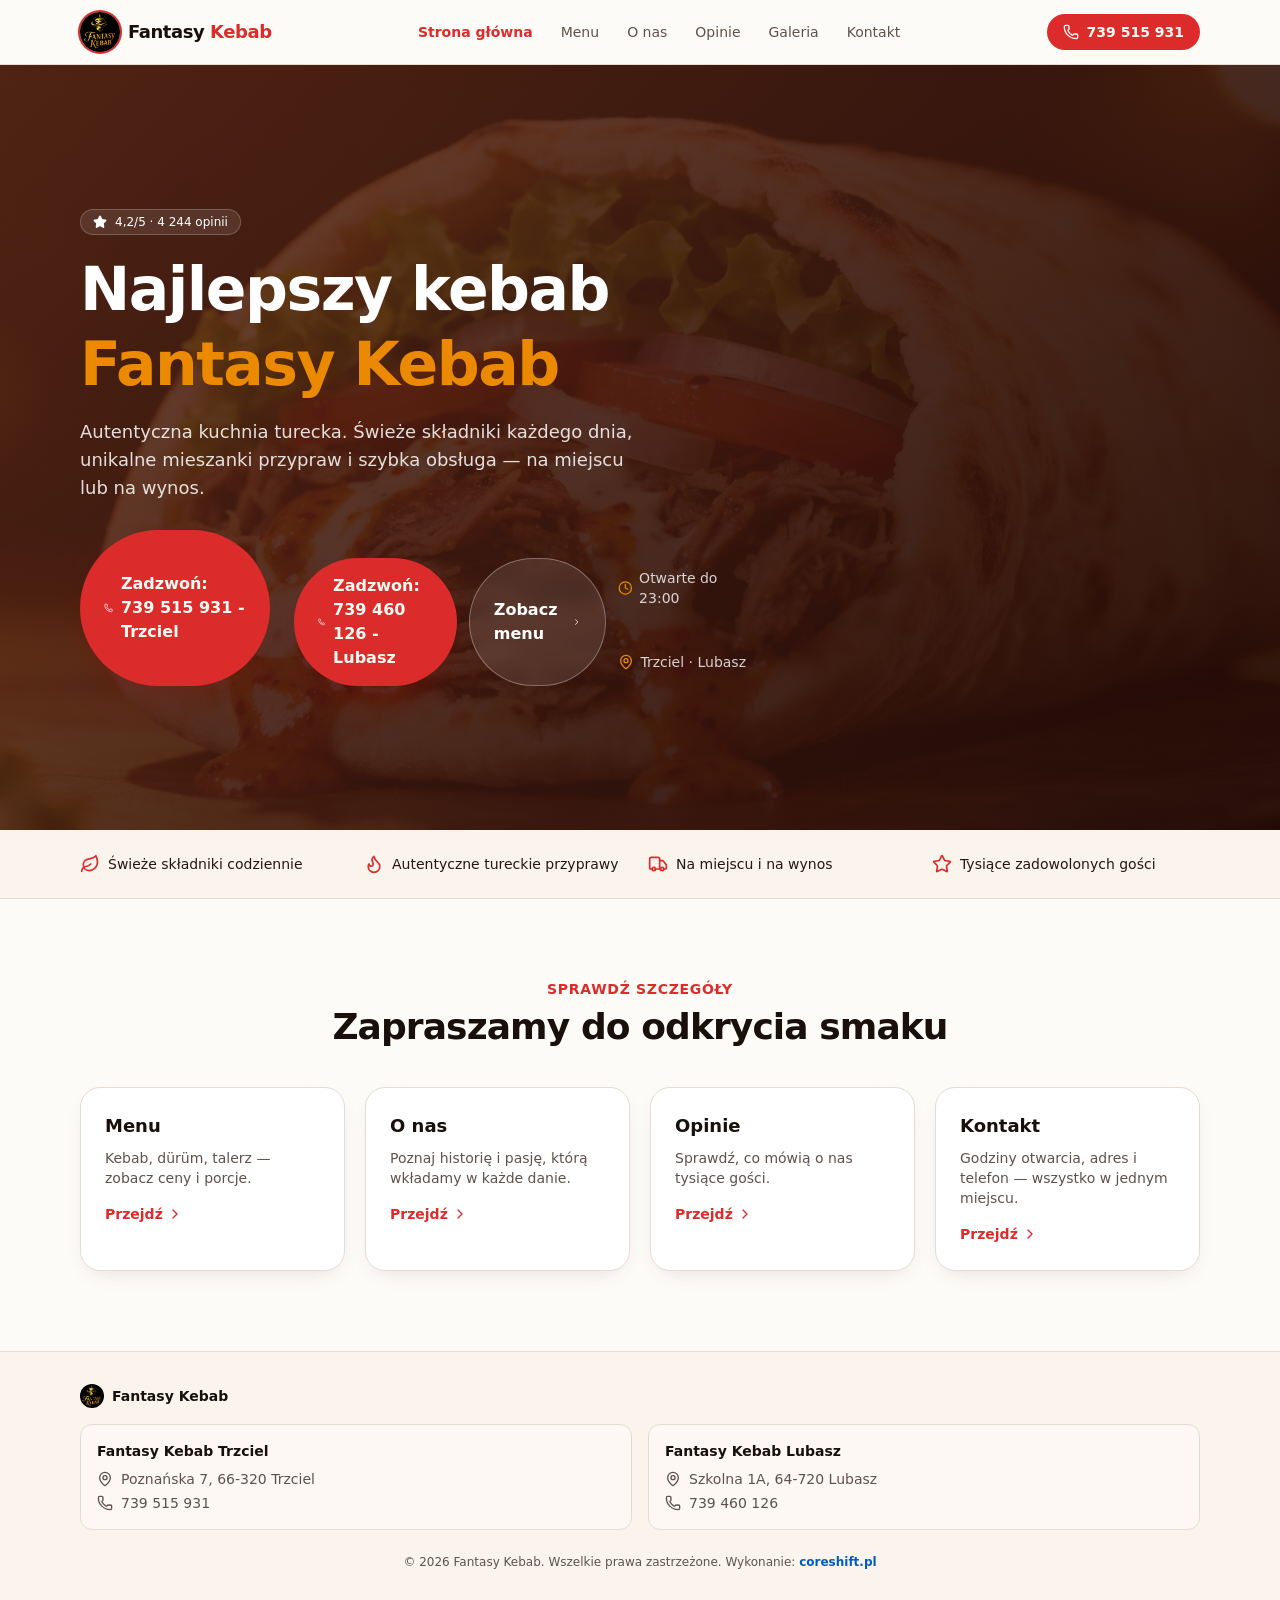
==== commit 2869fd4d: "Update index.html" ====
--- a/index.html
+++ b/index.html
@@ -189,29 +189,7 @@
 	
 	<body cz-shortcut-listen="true"><div class="min-h-screen bg-background text-foreground"><header class="sticky top-0 z-40 border-b border-border bg-background/90 backdrop-blur"><div class="mx-auto flex max-w-6xl items-center justify-between px-4 py-3"><a class="flex items-center gap-2 active" href="index.html" data-status="active" aria-current="page"><img src="./Fantasy Kebab Trzciel i Lubasz — Najlepszy kebab w okolicy_files/fantasy-kebab-logo.jpg" alt="Fantasy Kebab logo" class="h-10 w-10 rounded-full object-cover ring-2 ring-primary"><span class="text-base font-bold tracking-tight sm:text-lg">Fantasy <span class="text-primary">Kebab</span></span></a><nav class="hidden items-center gap-1 sm:flex"><a class="rounded-full px-3 py-1.5 text-sm text-muted-foreground transition hover:text-foreground text-primary font-semibold" href="index.html" data-status="active" aria-current="page">Strona główna</a><a href="menu.html" class="rounded-full px-3 py-1.5 text-sm text-muted-foreground transition hover:text-foreground">Menu</a><a href="o-nas.html" class="rounded-full px-3 py-1.5 text-sm text-muted-foreground transition hover:text-foreground">O nas</a><a href="opinie.html" class="rounded-full px-3 py-1.5 text-sm text-muted-foreground transition hover:text-foreground">Opinie</a><a href="galeria.html" class="rounded-full px-3 py-1.5 text-sm text-muted-foreground transition hover:text-foreground">Galeria</a><a href="kontakt.html" class="rounded-full px-3 py-1.5 text-sm text-muted-foreground transition hover:text-foreground">Kontakt</a></nav><a href="tel:+48739515931" class="inline-flex items-center gap-2 rounded-full bg-primary px-4 py-2 text-sm font-semibold text-primary-foreground shadow-[var(--shadow-warm)] transition hover:opacity-90"><svg xmlns="http://www.w3.org/2000/svg" width="24" height="24" viewBox="0 0 24 24" fill="none" stroke="currentColor" stroke-width="2" stroke-linecap="round" stroke-linejoin="round" class="lucide lucide-phone h-4 w-4" aria-hidden="true"><path d="M13.832 16.568a1 1 0 0 0 1.213-.303l.355-.465A2 2 0 0 1 17 15h3a2 2 0 0 1 2 2v3a2 2 0 0 1-2 2A18 18 0 0 1 2 4a2 2 0 0 1 2-2h3a2 2 0 0 1 2 2v3a2 2 0 0 1-.8 1.6l-.468.351a1 1 0 0 0-.292 1.233 14 14 0 0 0 6.392 6.384"></path></svg> <span class="hidden sm:inline">739 515 931</span></a></div></header><main><!--$--><div><section class="relative overflow-hidden"><img src="./Fantasy Kebab Trzciel i Lubasz — Najlepszy kebab w okolicy_files/hero-kebab-Ov7zjd3S.jpg" alt="Świeży kebab w bułce z mięsem i warzywami" width="1920" height="1080" class="absolute inset-0 h-full w-full object-cover"><div class="absolute inset-0" style="background:var(--gradient-hero)"></div><div class="relative mx-auto max-w-6xl px-4 py-20 sm:py-28 md:py-36"><div class="max-w-2xl"><span class="inline-flex items-center gap-2 rounded-full border border-white/20 bg-white/10 px-3 py-1 text-xs font-medium text-white backdrop-blur"><svg xmlns="http://www.w3.org/2000/svg" width="24" height="24" viewBox="0 0 24 24" fill="none" stroke="currentColor" stroke-width="2" stroke-linecap="round" stroke-linejoin="round" class="lucide lucide-star h-3.5 w-3.5 fill-current" aria-hidden="true"><path d="M11.525 2.295a.53.53 0 0 1 .95 0l2.31 4.679a2.123 2.123 0 0 0 1.595 1.16l5.166.756a.53.53 0 0 1 .294.904l-3.736 3.638a2.123 2.123 0 0 0-.611 1.878l.882 5.14a.53.53 0 0 1-.771.56l-4.618-2.428a2.122 2.122 0 0 0-1.973 0L6.396 21.01a.53.53 0 0 1-.77-.56l.881-5.139a2.122 2.122 0 0 0-.611-1.879L2.16 9.795a.53.53 0 0 1 .294-.906l5.165-.755a2.122 2.122 0 0 0 1.597-1.16z"></path></svg> 4,2/5 · 4 244 opinii</span><h1 class="mt-4 text-4xl font-extrabold leading-tight tracking-tight text-white sm:text-5xl md:text-6xl">Najlepszy kebab <br><span class="text-accent">Fantasy Kebab</span></h1><p class="mt-4 max-w-xl text-base text-white/85 sm:text-lg">Autentyczna kuchnia turecka. Świeże składniki każdego dnia, unikalne mieszanki przypraw i szybka obsługa — na miejscu lub na wynos.</p>
 		
-	<div class="mt-7 flex flex-col gap-3 sm:flex-row">
-
-    <!-- telefony -->
-    <div class="flex flex-col gap-3">
-        <a href="tel:+48739515931"
-           class="inline-flex items-center justify-center gap-2 rounded-full bg-primary px-6 py-4 text-base font-semibold text-primary-foreground shadow-[var(--shadow-warm)] transition hover:scale-[1.02]">
-            📞 Zadzwoń: 739 515 931 - Trzciel
-        </a>
-
-        <a href="tel:+48739460126"
-           class="inline-flex items-center justify-center gap-2 rounded-full bg-primary px-6 py-4 text-base font-semibold text-primary-foreground shadow-[var(--shadow-warm)] transition hover:scale-[1.02]">
-            📞 Zadzwoń: 739 460 126 - Lubasz
-        </a>
-    </div>
-
-    <!-- menu -->
-    <a href="menu.html"
-       class="inline-flex items-center justify-center gap-2 rounded-full border border-white/30 bg-white/10 px-6 py-4 text-base font-semibold text-white backdrop-blur transition hover:bg-white/20">
-        Zobacz menu
-        <svg class="h-4 w-4">...</svg>
-    </a>
-
-</div>
+	<div class="mt-7 flex flex-col gap-3 sm:flex-row"><a href="tel:+48739515931" class="inline-flex items-center justify-center gap-2 rounded-full bg-primary px-6 py-4 text-base font-semibold text-primary-foreground shadow-[var(--shadow-warm)] transition hover:scale-[1.02]"><svg xmlns="http://www.w3.org/2000/svg" width="24" height="24" viewBox="0 0 24 24" fill="none" stroke="currentColor" stroke-width="2" stroke-linecap="round" stroke-linejoin="round" class="lucide lucide-phone h-5 w-5" aria-hidden="true"><path d="M13.832 16.568a1 1 0 0 0 1.213-.303l.355-.465A2 2 0 0 1 17 15h3a2 2 0 0 1 2 2v3a2 2 0 0 1-2 2A18 18 0 0 1 2 4a2 2 0 0 1 2-2h3a2 2 0 0 1 2 2v3a2 2 0 0 1-.8 1.6l-.468.351a1 1 0 0 0-.292 1.233 14 14 0 0 0 6.392 6.384"></path></svg> Zadzwoń: <!-- -->739 515 931 - Trzciel</a> <br> <div class="mt-7 flex flex-col gap-3 sm:flex-row"><a href="tel:+48739460126" class="inline-flex items-center justify-center gap-2 rounded-full bg-primary px-6 py-4 text-base font-semibold text-primary-foreground shadow-[var(--shadow-warm)] transition hover:scale-[1.02]"><svg xmlns="http://www.w3.org/2000/svg" width="24" height="24" viewBox="0 0 24 24" fill="none" stroke="currentColor" stroke-width="2" stroke-linecap="round" stroke-linejoin="round" class="lucide lucide-phone h-5 w-5" aria-hidden="true"><path d="M13.832 16.568a1 1 0 0 0 1.213-.303l.355-.465A2 2 0 0 1 17 15h3a2 2 0 0 1 2 2v3a2 2 0 0 1-2 2A18 18 0 0 1 2 4a2 2 0 0 1 2-2h3a2 2 0 0 1 2 2v3a2 2 0 0 1-.8 1.6l-.468.351a1 1 0 0 0-.292 1.233 14 14 0 0 0 6.392 6.384"></path></svg> Zadzwoń: <!-- -->739 460 126 - Lubasz</a> <a href="menu.html" class="inline-flex items-center justify-center gap-2 rounded-full border border-white/30 bg-white/10 px-6 py-4 text-base font-semibold text-white backdrop-blur transition hover:bg-white/20">Zobacz menu <svg xmlns="http://www.w3.org/2000/svg" width="24" height="24" viewBox="0 0 24 24" fill="none" stroke="currentColor" stroke-width="2" stroke-linecap="round" stroke-linejoin="round" class="lucide lucide-chevron-right h-4 w-4" aria-hidden="true"><path d="m9 18 6-6-6-6"></path></svg></a></div><div class="mt-6 flex flex-wrap gap-4 text-sm text-white/80"><span class="inline-flex items-center gap-1.5"><svg xmlns="http://www.w3.org/2000/svg" width="24" height="24" viewBox="0 0 24 24" fill="none" stroke="currentColor" stroke-width="2" stroke-linecap="round" stroke-linejoin="round" class="lucide lucide-clock h-4 w-4 text-accent" aria-hidden="true"><circle cx="12" cy="12" r="10"></circle><path d="M12 6v6l4 2"></path></svg> Otwarte do 23:00</span><span class="inline-flex items-center gap-1.5"><svg xmlns="http://www.w3.org/2000/svg" width="24" height="24" viewBox="0 0 24 24" fill="none" stroke="currentColor" stroke-width="2" stroke-linecap="round" stroke-linejoin="round" class="lucide lucide-map-pin h-4 w-4 text-accent" aria-hidden="true"><path d="M20 10c0 4.993-5.539 10.193-7.399 11.799a1 1 0 0 1-1.202 0C9.539 20.193 4 14.993 4 10a8 8 0 0 1 16 0"></path><circle cx="12" cy="10" r="3"></circle></svg> Trzciel · Lubasz</span></div></div></div></section>
 	
 	<section class="border-b border-border bg-secondary/60"><div class="mx-auto grid max-w-6xl grid-cols-2 gap-4 px-4 py-6 sm:grid-cols-4"><div class="flex items-center gap-2 text-sm font-medium text-secondary-foreground"><svg xmlns="http://www.w3.org/2000/svg" width="24" height="24" viewBox="0 0 24 24" fill="none" stroke="currentColor" stroke-width="2" stroke-linecap="round" stroke-linejoin="round" class="lucide lucide-leaf h-5 w-5 shrink-0 text-primary" aria-hidden="true"><path d="M11 20A7 7 0 0 1 9.8 6.1C15.5 5 17 4.48 19 2c1 2 2 4.18 2 8 0 5.5-4.78 10-10 10Z"></path><path d="M2 21c0-3 1.85-5.36 5.08-6C9.5 14.52 12 13 13 12"></path></svg><span>Świeże składniki codziennie</span></div><div class="flex items-center gap-2 text-sm font-medium text-secondary-foreground"><svg xmlns="http://www.w3.org/2000/svg" width="24" height="24" viewBox="0 0 24 24" fill="none" stroke="currentColor" stroke-width="2" stroke-linecap="round" stroke-linejoin="round" class="lucide lucide-flame h-5 w-5 shrink-0 text-primary" aria-hidden="true"><path d="M12 3q1 4 4 6.5t3 5.5a1 1 0 0 1-14 0 5 5 0 0 1 1-3 1 1 0 0 0 5 0c0-2-1.5-3-1.5-5q0-2 2.5-4"></path></svg><span>Autentyczne tureckie przyprawy</span></div><div class="flex items-center gap-2 text-sm font-medium text-secondary-foreground"><svg xmlns="http://www.w3.org/2000/svg" width="24" height="24" viewBox="0 0 24 24" fill="none" stroke="currentColor" stroke-width="2" stroke-linecap="round" stroke-linejoin="round" class="lucide lucide-truck h-5 w-5 shrink-0 text-primary" aria-hidden="true"><path d="M14 18V6a2 2 0 0 0-2-2H4a2 2 0 0 0-2 2v11a1 1 0 0 0 1 1h2"></path><path d="M15 18H9"></path><path d="M19 18h2a1 1 0 0 0 1-1v-3.65a1 1 0 0 0-.22-.624l-3.48-4.35A1 1 0 0 0 17.52 8H14"></path><circle cx="17" cy="18" r="2"></circle><circle cx="7" cy="18" r="2"></circle></svg><span>Na miejscu i na wynos</span></div><div class="flex items-center gap-2 text-sm font-medium text-secondary-foreground"><svg xmlns="http://www.w3.org/2000/svg" width="24" height="24" viewBox="0 0 24 24" fill="none" stroke="currentColor" stroke-width="2" stroke-linecap="round" stroke-linejoin="round" class="lucide lucide-star h-5 w-5 shrink-0 text-primary" aria-hidden="true"><path d="M11.525 2.295a.53.53 0 0 1 .95 0l2.31 4.679a2.123 2.123 0 0 0 1.595 1.16l5.166.756a.53.53 0 0 1 .294.904l-3.736 3.638a2.123 2.123 0 0 0-.611 1.878l.882 5.14a.53.53 0 0 1-.771.56l-4.618-2.428a2.122 2.122 0 0 0-1.973 0L6.396 21.01a.53.53 0 0 1-.77-.56l.881-5.139a2.122 2.122 0 0 0-.611-1.879L2.16 9.795a.53.53 0 0 1 .294-.906l5.165-.755a2.122 2.122 0 0 0 1.597-1.16z"></path></svg><span>Tysiące zadowolonych gości</span></div></div></section><section class="mx-auto max-w-6xl px-4 py-16 sm:py-20"><div class="mb-10 text-center"><p class="text-sm font-semibold uppercase tracking-wider text-primary">Sprawdź szczegóły</p><h2 class="mt-2 text-3xl font-extrabold tracking-tight sm:text-4xl">Zapraszamy do odkrycia smaku</h2></div><div class="grid grid-cols-1 gap-5 sm:grid-cols-2 lg:grid-cols-4"><a href="menu.html" class="group rounded-2xl border border-border bg-card p-6 shadow-[var(--shadow-card)] transition hover:-translate-y-1 hover:shadow-[var(--shadow-warm)]"><h3 class="text-lg font-bold text-card-foreground group-hover:text-primary">Menu</h3><p class="mt-2 text-sm text-muted-foreground">Kebab, dürüm, talerz — zobacz ceny i porcje.</p><div class="mt-4 inline-flex items-center gap-1 text-sm font-semibold text-primary">Przejdź <svg xmlns="http://www.w3.org/2000/svg" width="24" height="24" viewBox="0 0 24 24" fill="none" stroke="currentColor" stroke-width="2" stroke-linecap="round" stroke-linejoin="round" class="lucide lucide-chevron-right h-4 w-4 transition group-hover:translate-x-1" aria-hidden="true"><path d="m9 18 6-6-6-6"></path></svg></div></a><a href="o-nas.html" class="group rounded-2xl border border-border bg-card p-6 shadow-[var(--shadow-card)] transition hover:-translate-y-1 hover:shadow-[var(--shadow-warm)]"><h3 class="text-lg font-bold text-card-foreground group-hover:text-primary">O nas</h3><p class="mt-2 text-sm text-muted-foreground">Poznaj historię i pasję, którą wkładamy w każde danie.</p><div class="mt-4 inline-flex items-center gap-1 text-sm font-semibold text-primary">Przejdź <svg xmlns="http://www.w3.org/2000/svg" width="24" height="24" viewBox="0 0 24 24" fill="none" stroke="currentColor" stroke-width="2" stroke-linecap="round" stroke-linejoin="round" class="lucide lucide-chevron-right h-4 w-4 transition group-hover:translate-x-1" aria-hidden="true"><path d="m9 18 6-6-6-6"></path></svg></div></a><a href="opinie.html" class="group rounded-2xl border border-border bg-card p-6 shadow-[var(--shadow-card)] transition hover:-translate-y-1 hover:shadow-[var(--shadow-warm)]"><h3 class="text-lg font-bold text-card-foreground group-hover:text-primary">Opinie</h3><p class="mt-2 text-sm text-muted-foreground">Sprawdź, co mówią o nas tysiące gości.</p><div class="mt-4 inline-flex items-center gap-1 text-sm font-semibold text-primary">Przejdź <svg xmlns="http://www.w3.org/2000/svg" width="24" height="24" viewBox="0 0 24 24" fill="none" stroke="currentColor" stroke-width="2" stroke-linecap="round" stroke-linejoin="round" class="lucide lucide-chevron-right h-4 w-4 transition group-hover:translate-x-1" aria-hidden="true"><path d="m9 18 6-6-6-6"></path></svg></div></a><a href="kontakt.html" class="group rounded-2xl border border-border bg-card p-6 shadow-[var(--shadow-card)] transition hover:-translate-y-1 hover:shadow-[var(--shadow-warm)]"><h3 class="text-lg font-bold text-card-foreground group-hover:text-primary">Kontakt</h3><p class="mt-2 text-sm text-muted-foreground">Godziny otwarcia, adres i telefon — wszystko w jednym miejscu.</p><div class="mt-4 inline-flex items-center gap-1 text-sm font-semibold text-primary">Przejdź <svg xmlns="http://www.w3.org/2000/svg" width="24" height="24" viewBox="0 0 24 24" fill="none" stroke="currentColor" stroke-width="2" stroke-linecap="round" stroke-linejoin="round" class="lucide lucide-chevron-right h-4 w-4 transition group-hover:translate-x-1" aria-hidden="true"><path d="m9 18 6-6-6-6"></path></svg></div></a></div></section></div><!--/$--></main><footer class="border-t border-border bg-secondary/60 py-8 text-sm text-muted-foreground"><div class="mx-auto max-w-6xl px-4"><div class="flex items-center gap-2"><img src="./Fantasy Kebab Trzciel i Lubasz — Najlepszy kebab w okolicy_files/fantasy-kebab-logo.jpg" alt="Fantasy Kebab logo" class="h-6 w-6 rounded-full object-cover"><span class="font-semibold text-foreground">Fantasy Kebab</span></div><div class="mt-4 grid grid-cols-1 gap-4 sm:grid-cols-2"><div class="rounded-lg border border-border bg-card/40 p-4"><div class="font-semibold text-foreground">Fantasy Kebab Trzciel</div><div class="mt-2 flex items-center gap-2"><svg xmlns="http://www.w3.org/2000/svg" width="24" height="24" viewBox="0 0 24 24" fill="none" stroke="currentColor" stroke-width="2" stroke-linecap="round" stroke-linejoin="round" class="lucide lucide-map-pin h-4 w-4" aria-hidden="true"><path d="M20 10c0 4.993-5.539 10.193-7.399 11.799a1 1 0 0 1-1.202 0C9.539 20.193 4 14.993 4 10a8 8 0 0 1 16 0"></path><circle cx="12" cy="10" r="3"></circle></svg><span>Poznańska 7, 66-320 Trzciel</span></div><div class="mt-1 flex items-center gap-2"><svg xmlns="http://www.w3.org/2000/svg" width="24" height="24" viewBox="0 0 24 24" fill="none" stroke="currentColor" stroke-width="2" stroke-linecap="round" stroke-linejoin="round" class="lucide lucide-phone h-4 w-4" aria-hidden="true"><path d="M13.832 16.568a1 1 0 0 0 1.213-.303l.355-.465A2 2 0 0 1 17 15h3a2 2 0 0 1 2 2v3a2 2 0 0 1-2 2A18 18 0 0 1 2 4a2 2 0 0 1 2-2h3a2 2 0 0 1 2 2v3a2 2 0 0 1-.8 1.6l-.468.351a1 1 0 0 0-.292 1.233 14 14 0 0 0 6.392 6.384"></path></svg><a href="tel:+48739515931" class="underline-offset-4 hover:underline">739 515 931</a></div></div><div class="rounded-lg border border-border bg-card/40 p-4"><div class="font-semibold text-foreground">Fantasy Kebab Lubasz</div><div class="mt-2 flex items-center gap-2"><svg xmlns="http://www.w3.org/2000/svg" width="24" height="24" viewBox="0 0 24 24" fill="none" stroke="currentColor" stroke-width="2" stroke-linecap="round" stroke-linejoin="round" class="lucide lucide-map-pin h-4 w-4" aria-hidden="true"><path d="M20 10c0 4.993-5.539 10.193-7.399 11.799a1 1 0 0 1-1.202 0C9.539 20.193 4 14.993 4 10a8 8 0 0 1 16 0"></path><circle cx="12" cy="10" r="3"></circle></svg><span>Szkolna 1A, 64-720 Lubasz</span></div><div class="mt-1 flex items-center gap-2"><svg xmlns="http://www.w3.org/2000/svg" width="24" height="24" viewBox="0 0 24 24" fill="none" stroke="currentColor" stroke-width="2" stroke-linecap="round" stroke-linejoin="round" class="lucide lucide-phone h-4 w-4" aria-hidden="true"><path d="M13.832 16.568a1 1 0 0 0 1.213-.303l.355-.465A2 2 0 0 1 17 15h3a2 2 0 0 1 2 2v3a2 2 0 0 1-2 2A18 18 0 0 1 2 4a2 2 0 0 1 2-2h3a2 2 0 0 1 2 2v3a2 2 0 0 1-.8 1.6l-.468.351a1 1 0 0 0-.292 1.233 14 14 0 0 0 6.392 6.384"></path></svg><a href="tel:+48739460126" class="underline-offset-4 hover:underline">739 460 126</a></div></div></div></div><p class="mt-6 text-center text-xs">© <!-- -->2026<!-- --> Fantasy Kebab. Wszelkie prawa zastrzeżone. Wykonanie: <a href="https://coreshift.pl" class="coreshift-link" target="_blank" rel="noopener">coreshift.pl</a></a></p></footer><a href="tel:+48739515931" class="fixed bottom-4 left-1/2 z-50 -translate-x-1/2 inline-flex items-center gap-2 rounded-full bg-primary px-6 py-3.5 text-base font-bold text-primary-foreground shadow-[var(--shadow-warm)] transition hover:scale-[1.02] sm:hidden"><svg xmlns="http://www.w3.org/2000/svg" width="24" height="24" viewBox="0 0 24 24" fill="none" stroke="currentColor" stroke-width="2" stroke-linecap="round" stroke-linejoin="round" class="lucide lucide-phone h-5 w-5" aria-hidden="true"><path d="M13.832 16.568a1 1 0 0 0 1.213-.303l.355-.465A2 2 0 0 1 17 15h3a2 2 0 0 1 2 2v3a2 2 0 0 1-2 2A18 18 0 0 1 2 4a2 2 0 0 1 2-2h3a2 2 0 0 1 2 2v3a2 2 0 0 1-.8 1.6l-.468.351a1 1 0 0 0-.292 1.233 14 14 0 0 0 6.392 6.384"></path></svg> Zadzwoń i zamów</a></div>
 
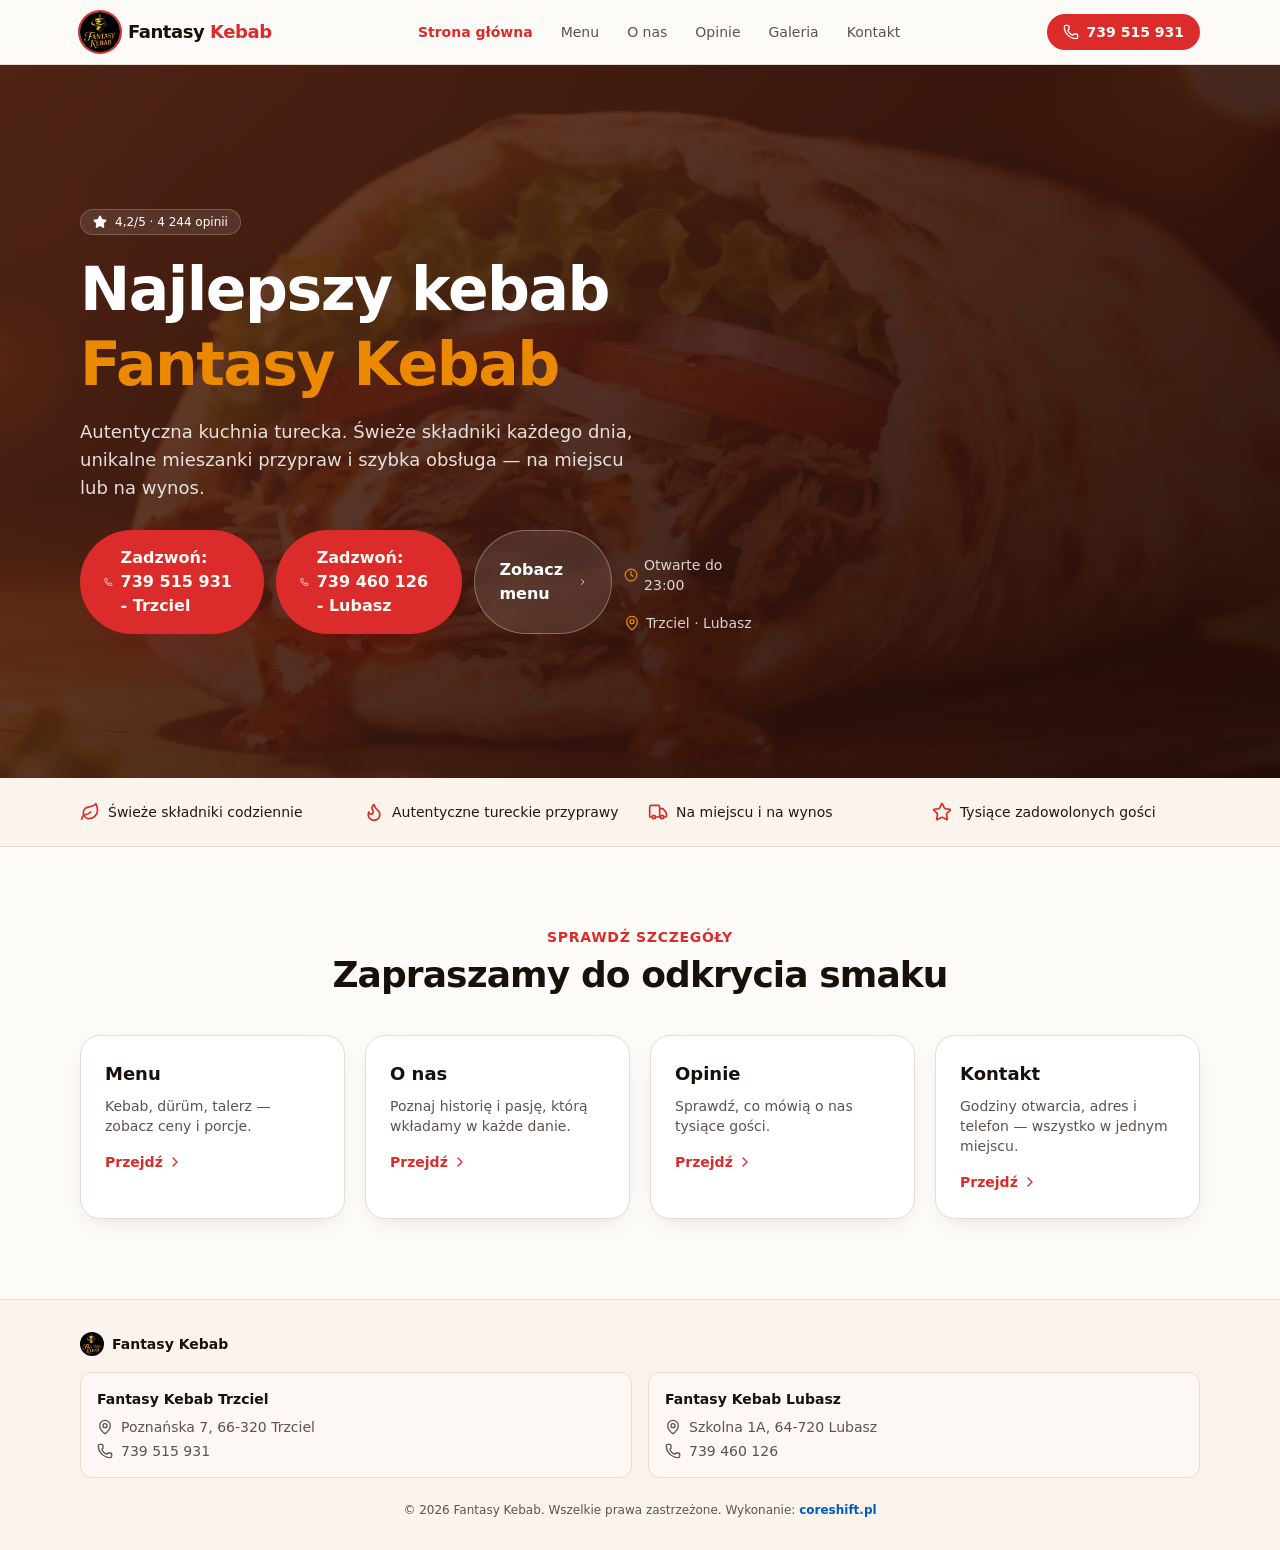
==== commit 0b941641: "Update index.html" ====
--- a/index.html
+++ b/index.html
@@ -175,22 +175,23 @@
 	    animation: coreshift-pulse 2.5s ease-in-out infinite;
 	}
 	
-	@keyframes coreshift-pulse {
-	    0%, 100% {
-	        color: #005CBF;
-	    }
-	    50% {
-	        color: #DB2C2B;
-	    }
-	}
+	
 	
 </style>
 <script defer="" src="./Fantasy Kebab Trzciel i Lubasz — Najlepszy kebab w okolicy_files/_flock.js.pobrane" data-proxy-url="/~api/analytics"></script><script defer="" src="./Fantasy Kebab Trzciel i Lubasz — Najlepszy kebab w okolicy_files/events.js.pobrane" data-artifact-kind="dwl_content_hash" data-artifact-id="ed34ec80a3a30ac719db63899a13058781bbd42d703695d88536f0256338202f" data-commit-sha="35fb06051e5fa65c0223addac94c01f2e145bc8d" data-context-token="v1.[base64].VLWeBCexkr1kM8RyLnyTzOqcaIjAdvpoq5ms1YwimP0" data-replay="rrweb" data-replay-sample-rate="0.1" data-replay-url="/__l5e/replay" data-replay-script-url="/__l5e/rrweb-record.js?__l5e_v=0.1.2-error-event-hardening"></script><style id="_goober"> .go1475592160{height:0;}.go1671063245{height:auto;}.go1888806478{display:flex;flex-wrap:wrap;flex-grow:1;}@media (min-width:600px){.go1888806478{flex-grow:initial;min-width:288px;}}.go167266335{background-color:#313131;font-size:0.875rem;line-height:1.43;letter-spacing:0.01071em;color:#fff;align-items:center;padding:6px 16px;border-radius:4px;box-shadow:0px 3px 5px -1px rgba(0,0,0,0.2),0px 6px 10px 0px rgba(0,0,0,0.14),0px 1px 18px 0px rgba(0,0,0,0.12);}.go3162094071{padding-left:20px;}.go3844575157{background-color:#313131;}.go1725278324{background-color:#43a047;}.go3651055292{background-color:#d32f2f;}.go4215275574{background-color:#ff9800;}.go1930647212{background-color:#2196f3;}.go946087465{display:flex;align-items:center;padding:8px 0;}.go703367398{display:flex;align-items:center;margin-left:auto;padding-left:16px;margin-right:-8px;}.go3963613292{width:100%;position:relative;transform:translateX(0);top:0;right:0;bottom:0;left:0;min-width:288px;}.go1141946668{box-sizing:border-box;display:flex;max-height:100%;position:fixed;z-index:1400;height:auto;width:auto;transition:top 300ms ease 0ms,right 300ms ease 0ms,bottom 300ms ease 0ms,left 300ms ease 0ms,max-width 300ms ease 0ms;pointer-events:none;max-width:calc(100% - 40px);}.go1141946668 .notistack-CollapseWrapper{padding:6px 0px;transition:padding 300ms ease 0ms;}@media (max-width:599.95px){.go1141946668{width:100%;max-width:calc(100% - 32px);}}.go3868796639 .notistack-CollapseWrapper{padding:2px 0px;}.go3118922589{top:14px;flex-direction:column;}.go1453831412{bottom:14px;flex-direction:column-reverse;}.go4027089540{left:20px;}@media (min-width:600px){.go4027089540{align-items:flex-start;}}@media (max-width:599.95px){.go4027089540{left:16px;}}.go2989568495{right:20px;}@media (min-width:600px){.go2989568495{align-items:flex-end;}}@media (max-width:599.95px){.go2989568495{right:16px;}}.go4034260886{left:50%;transform:translateX(-50%);}@media (min-width:600px){.go4034260886{align-items:center;}}</style><script src="chrome-extension://liecbddmkiiihnedobmlmillhodjkdmb/js/recordConsoleEvents.js"></script></head>
 	
 	<body cz-shortcut-listen="true"><div class="min-h-screen bg-background text-foreground"><header class="sticky top-0 z-40 border-b border-border bg-background/90 backdrop-blur"><div class="mx-auto flex max-w-6xl items-center justify-between px-4 py-3"><a class="flex items-center gap-2 active" href="index.html" data-status="active" aria-current="page"><img src="./Fantasy Kebab Trzciel i Lubasz — Najlepszy kebab w okolicy_files/fantasy-kebab-logo.jpg" alt="Fantasy Kebab logo" class="h-10 w-10 rounded-full object-cover ring-2 ring-primary"><span class="text-base font-bold tracking-tight sm:text-lg">Fantasy <span class="text-primary">Kebab</span></span></a><nav class="hidden items-center gap-1 sm:flex"><a class="rounded-full px-3 py-1.5 text-sm text-muted-foreground transition hover:text-foreground text-primary font-semibold" href="index.html" data-status="active" aria-current="page">Strona główna</a><a href="menu.html" class="rounded-full px-3 py-1.5 text-sm text-muted-foreground transition hover:text-foreground">Menu</a><a href="o-nas.html" class="rounded-full px-3 py-1.5 text-sm text-muted-foreground transition hover:text-foreground">O nas</a><a href="opinie.html" class="rounded-full px-3 py-1.5 text-sm text-muted-foreground transition hover:text-foreground">Opinie</a><a href="galeria.html" class="rounded-full px-3 py-1.5 text-sm text-muted-foreground transition hover:text-foreground">Galeria</a><a href="kontakt.html" class="rounded-full px-3 py-1.5 text-sm text-muted-foreground transition hover:text-foreground">Kontakt</a></nav><a href="tel:+48739515931" class="inline-flex items-center gap-2 rounded-full bg-primary px-4 py-2 text-sm font-semibold text-primary-foreground shadow-[var(--shadow-warm)] transition hover:opacity-90"><svg xmlns="http://www.w3.org/2000/svg" width="24" height="24" viewBox="0 0 24 24" fill="none" stroke="currentColor" stroke-width="2" stroke-linecap="round" stroke-linejoin="round" class="lucide lucide-phone h-4 w-4" aria-hidden="true"><path d="M13.832 16.568a1 1 0 0 0 1.213-.303l.355-.465A2 2 0 0 1 17 15h3a2 2 0 0 1 2 2v3a2 2 0 0 1-2 2A18 18 0 0 1 2 4a2 2 0 0 1 2-2h3a2 2 0 0 1 2 2v3a2 2 0 0 1-.8 1.6l-.468.351a1 1 0 0 0-.292 1.233 14 14 0 0 0 6.392 6.384"></path></svg> <span class="hidden sm:inline">739 515 931</span></a></div></header><main><!--$--><div><section class="relative overflow-hidden"><img src="./Fantasy Kebab Trzciel i Lubasz — Najlepszy kebab w okolicy_files/hero-kebab-Ov7zjd3S.jpg" alt="Świeży kebab w bułce z mięsem i warzywami" width="1920" height="1080" class="absolute inset-0 h-full w-full object-cover"><div class="absolute inset-0" style="background:var(--gradient-hero)"></div><div class="relative mx-auto max-w-6xl px-4 py-20 sm:py-28 md:py-36"><div class="max-w-2xl"><span class="inline-flex items-center gap-2 rounded-full border border-white/20 bg-white/10 px-3 py-1 text-xs font-medium text-white backdrop-blur"><svg xmlns="http://www.w3.org/2000/svg" width="24" height="24" viewBox="0 0 24 24" fill="none" stroke="currentColor" stroke-width="2" stroke-linecap="round" stroke-linejoin="round" class="lucide lucide-star h-3.5 w-3.5 fill-current" aria-hidden="true"><path d="M11.525 2.295a.53.53 0 0 1 .95 0l2.31 4.679a2.123 2.123 0 0 0 1.595 1.16l5.166.756a.53.53 0 0 1 .294.904l-3.736 3.638a2.123 2.123 0 0 0-.611 1.878l.882 5.14a.53.53 0 0 1-.771.56l-4.618-2.428a2.122 2.122 0 0 0-1.973 0L6.396 21.01a.53.53 0 0 1-.77-.56l.881-5.139a2.122 2.122 0 0 0-.611-1.879L2.16 9.795a.53.53 0 0 1 .294-.906l5.165-.755a2.122 2.122 0 0 0 1.597-1.16z"></path></svg> 4,2/5 · 4 244 opinii</span><h1 class="mt-4 text-4xl font-extrabold leading-tight tracking-tight text-white sm:text-5xl md:text-6xl">Najlepszy kebab <br><span class="text-accent">Fantasy Kebab</span></h1><p class="mt-4 max-w-xl text-base text-white/85 sm:text-lg">Autentyczna kuchnia turecka. Świeże składniki każdego dnia, unikalne mieszanki przypraw i szybka obsługa — na miejscu lub na wynos.</p>
 		
-	<div class="mt-7 flex flex-col gap-3 sm:flex-row"><a href="tel:+48739515931" class="inline-flex items-center justify-center gap-2 rounded-full bg-primary px-6 py-4 text-base font-semibold text-primary-foreground shadow-[var(--shadow-warm)] transition hover:scale-[1.02]"><svg xmlns="http://www.w3.org/2000/svg" width="24" height="24" viewBox="0 0 24 24" fill="none" stroke="currentColor" stroke-width="2" stroke-linecap="round" stroke-linejoin="round" class="lucide lucide-phone h-5 w-5" aria-hidden="true"><path d="M13.832 16.568a1 1 0 0 0 1.213-.303l.355-.465A2 2 0 0 1 17 15h3a2 2 0 0 1 2 2v3a2 2 0 0 1-2 2A18 18 0 0 1 2 4a2 2 0 0 1 2-2h3a2 2 0 0 1 2 2v3a2 2 0 0 1-.8 1.6l-.468.351a1 1 0 0 0-.292 1.233 14 14 0 0 0 6.392 6.384"></path></svg> Zadzwoń: <!-- -->739 515 931 - Trzciel</a> <br> <div class="mt-7 flex flex-col gap-3 sm:flex-row"><a href="tel:+48739460126" class="inline-flex items-center justify-center gap-2 rounded-full bg-primary px-6 py-4 text-base font-semibold text-primary-foreground shadow-[var(--shadow-warm)] transition hover:scale-[1.02]"><svg xmlns="http://www.w3.org/2000/svg" width="24" height="24" viewBox="0 0 24 24" fill="none" stroke="currentColor" stroke-width="2" stroke-linecap="round" stroke-linejoin="round" class="lucide lucide-phone h-5 w-5" aria-hidden="true"><path d="M13.832 16.568a1 1 0 0 0 1.213-.303l.355-.465A2 2 0 0 1 17 15h3a2 2 0 0 1 2 2v3a2 2 0 0 1-2 2A18 18 0 0 1 2 4a2 2 0 0 1 2-2h3a2 2 0 0 1 2 2v3a2 2 0 0 1-.8 1.6l-.468.351a1 1 0 0 0-.292 1.233 14 14 0 0 0 6.392 6.384"></path></svg> Zadzwoń: <!-- -->739 460 126 - Lubasz</a> <a href="menu.html" class="inline-flex items-center justify-center gap-2 rounded-full border border-white/30 bg-white/10 px-6 py-4 text-base font-semibold text-white backdrop-blur transition hover:bg-white/20">Zobacz menu <svg xmlns="http://www.w3.org/2000/svg" width="24" height="24" viewBox="0 0 24 24" fill="none" stroke="currentColor" stroke-width="2" stroke-linecap="round" stroke-linejoin="round" class="lucide lucide-chevron-right h-4 w-4" aria-hidden="true"><path d="m9 18 6-6-6-6"></path></svg></a></div><div class="mt-6 flex flex-wrap gap-4 text-sm text-white/80"><span class="inline-flex items-center gap-1.5"><svg xmlns="http://www.w3.org/2000/svg" width="24" height="24" viewBox="0 0 24 24" fill="none" stroke="currentColor" stroke-width="2" stroke-linecap="round" stroke-linejoin="round" class="lucide lucide-clock h-4 w-4 text-accent" aria-hidden="true"><circle cx="12" cy="12" r="10"></circle><path d="M12 6v6l4 2"></path></svg> Otwarte do 23:00</span><span class="inline-flex items-center gap-1.5"><svg xmlns="http://www.w3.org/2000/svg" width="24" height="24" viewBox="0 0 24 24" fill="none" stroke="currentColor" stroke-width="2" stroke-linecap="round" stroke-linejoin="round" class="lucide lucide-map-pin h-4 w-4 text-accent" aria-hidden="true"><path d="M20 10c0 4.993-5.539 10.193-7.399 11.799a1 1 0 0 1-1.202 0C9.539 20.193 4 14.993 4 10a8 8 0 0 1 16 0"></path><circle cx="12" cy="10" r="3"></circle></svg> Trzciel · Lubasz</span></div></div></div></section>
+	<div class="mt-7 flex flex-col gap-3 sm:flex-row"><a href="tel:+48739515931" class="inline-flex items-center justify-center gap-2 rounded-full bg-primary px-6 py-4 text-base font-semibold text-primary-foreground shadow-[var(--shadow-warm)] transition hover:scale-[1.02]"><svg xmlns="http://www.w3.org/2000/svg" width="24" height="24" viewBox="0 0 24 24" fill="none" stroke="currentColor" stroke-width="2" stroke-linecap="round" stroke-linejoin="round" class="lucide lucide-phone h-5 w-5" aria-hidden="true"><path d="M13.832 16.568a1 1 0 0 0 1.213-.303l.355-.465A2 2 0 0 1 17 15h3a2 2 0 0 1 2 2v3a2 2 0 0 1-2 2A18 18 0 0 1 2 4a2 2 0 0 1 2-2h3a2 2 0 0 1 2 2v3a2 2 0 0 1-.8 1.6l-.468.351a1 1 0 0 0-.292 1.233 14 14 0 0 0 6.392 6.384"></path></svg> Zadzwoń: <!-- -->739 515 931 - Trzciel</a> 
+		
+		
+		<a href="tel:+48739460126" class="inline-flex items-center justify-center gap-2 rounded-full bg-primary px-6 py-4 text-base font-semibold text-primary-foreground shadow-[var(--shadow-warm)] transition hover:scale-[1.02]"><svg xmlns="http://www.w3.org/2000/svg" width="24" height="24" viewBox="0 0 24 24" fill="none" stroke="currentColor" stroke-width="2" stroke-linecap="round" stroke-linejoin="round" class="lucide lucide-phone h-5 w-5" aria-hidden="true"><path d="M13.832 16.568a1 1 0 0 0 1.213-.303l.355-.465A2 2 0 0 1 17 15h3a2 2 0 0 1 2 2v3a2 2 0 0 1-2 2A18 18 0 0 1 2 4a2 2 0 0 1 2-2h3a2 2 0 0 1 2 2v3a2 2 0 0 1-.8 1.6l-.468.351a1 1 0 0 0-.292 1.233 14 14 0 0 0 6.392 6.384"></path></svg> Zadzwoń: <!-- -->739 460 126 - Lubasz</a> <a href="menu.html" class="inline-flex items-center justify-center gap-2 rounded-full border border-white/30 bg-white/10 px-6 py-4 text-base font-semibold text-white backdrop-blur transition hover:bg-white/20">Zobacz menu <svg xmlns="http://www.w3.org/2000/svg" width="24" height="24" viewBox="0 0 24 24" fill="none" stroke="currentColor" stroke-width="2" stroke-linecap="round" stroke-linejoin="round" class="lucide lucide-chevron-right h-4 w-4" aria-hidden="true"><path d="m9 18 6-6-6-6"></path></svg></a>
+		
 	
+	<div class="mt-6 flex flex-wrap gap-4 text-sm text-white/80"><span class="inline-flex items-center gap-1.5"><svg xmlns="http://www.w3.org/2000/svg" width="24" height="24" viewBox="0 0 24 24" fill="none" stroke="currentColor" stroke-width="2" stroke-linecap="round" stroke-linejoin="round" class="lucide lucide-clock h-4 w-4 text-accent" aria-hidden="true"><circle cx="12" cy="12" r="10"></circle><path d="M12 6v6l4 2"></path></svg> Otwarte do 23:00</span><span class="inline-flex items-center gap-1.5"><svg xmlns="http://www.w3.org/2000/svg" width="24" height="24" viewBox="0 0 24 24" fill="none" stroke="currentColor" stroke-width="2" stroke-linecap="round" stroke-linejoin="round" class="lucide lucide-map-pin h-4 w-4 text-accent" aria-hidden="true"><path d="M20 10c0 4.993-5.539 10.193-7.399 11.799a1 1 0 0 1-1.202 0C9.539 20.193 4 14.993 4 10a8 8 0 0 1 16 0"></path><circle cx="12" cy="10" r="3"></circle></svg> Trzciel · Lubasz</span></div></div></div></section>
+
+
+		
 	<section class="border-b border-border bg-secondary/60"><div class="mx-auto grid max-w-6xl grid-cols-2 gap-4 px-4 py-6 sm:grid-cols-4"><div class="flex items-center gap-2 text-sm font-medium text-secondary-foreground"><svg xmlns="http://www.w3.org/2000/svg" width="24" height="24" viewBox="0 0 24 24" fill="none" stroke="currentColor" stroke-width="2" stroke-linecap="round" stroke-linejoin="round" class="lucide lucide-leaf h-5 w-5 shrink-0 text-primary" aria-hidden="true"><path d="M11 20A7 7 0 0 1 9.8 6.1C15.5 5 17 4.48 19 2c1 2 2 4.18 2 8 0 5.5-4.78 10-10 10Z"></path><path d="M2 21c0-3 1.85-5.36 5.08-6C9.5 14.52 12 13 13 12"></path></svg><span>Świeże składniki codziennie</span></div><div class="flex items-center gap-2 text-sm font-medium text-secondary-foreground"><svg xmlns="http://www.w3.org/2000/svg" width="24" height="24" viewBox="0 0 24 24" fill="none" stroke="currentColor" stroke-width="2" stroke-linecap="round" stroke-linejoin="round" class="lucide lucide-flame h-5 w-5 shrink-0 text-primary" aria-hidden="true"><path d="M12 3q1 4 4 6.5t3 5.5a1 1 0 0 1-14 0 5 5 0 0 1 1-3 1 1 0 0 0 5 0c0-2-1.5-3-1.5-5q0-2 2.5-4"></path></svg><span>Autentyczne tureckie przyprawy</span></div><div class="flex items-center gap-2 text-sm font-medium text-secondary-foreground"><svg xmlns="http://www.w3.org/2000/svg" width="24" height="24" viewBox="0 0 24 24" fill="none" stroke="currentColor" stroke-width="2" stroke-linecap="round" stroke-linejoin="round" class="lucide lucide-truck h-5 w-5 shrink-0 text-primary" aria-hidden="true"><path d="M14 18V6a2 2 0 0 0-2-2H4a2 2 0 0 0-2 2v11a1 1 0 0 0 1 1h2"></path><path d="M15 18H9"></path><path d="M19 18h2a1 1 0 0 0 1-1v-3.65a1 1 0 0 0-.22-.624l-3.48-4.35A1 1 0 0 0 17.52 8H14"></path><circle cx="17" cy="18" r="2"></circle><circle cx="7" cy="18" r="2"></circle></svg><span>Na miejscu i na wynos</span></div><div class="flex items-center gap-2 text-sm font-medium text-secondary-foreground"><svg xmlns="http://www.w3.org/2000/svg" width="24" height="24" viewBox="0 0 24 24" fill="none" stroke="currentColor" stroke-width="2" stroke-linecap="round" stroke-linejoin="round" class="lucide lucide-star h-5 w-5 shrink-0 text-primary" aria-hidden="true"><path d="M11.525 2.295a.53.53 0 0 1 .95 0l2.31 4.679a2.123 2.123 0 0 0 1.595 1.16l5.166.756a.53.53 0 0 1 .294.904l-3.736 3.638a2.123 2.123 0 0 0-.611 1.878l.882 5.14a.53.53 0 0 1-.771.56l-4.618-2.428a2.122 2.122 0 0 0-1.973 0L6.396 21.01a.53.53 0 0 1-.77-.56l.881-5.139a2.122 2.122 0 0 0-.611-1.879L2.16 9.795a.53.53 0 0 1 .294-.906l5.165-.755a2.122 2.122 0 0 0 1.597-1.16z"></path></svg><span>Tysiące zadowolonych gości</span></div></div></section><section class="mx-auto max-w-6xl px-4 py-16 sm:py-20"><div class="mb-10 text-center"><p class="text-sm font-semibold uppercase tracking-wider text-primary">Sprawdź szczegóły</p><h2 class="mt-2 text-3xl font-extrabold tracking-tight sm:text-4xl">Zapraszamy do odkrycia smaku</h2></div><div class="grid grid-cols-1 gap-5 sm:grid-cols-2 lg:grid-cols-4"><a href="menu.html" class="group rounded-2xl border border-border bg-card p-6 shadow-[var(--shadow-card)] transition hover:-translate-y-1 hover:shadow-[var(--shadow-warm)]"><h3 class="text-lg font-bold text-card-foreground group-hover:text-primary">Menu</h3><p class="mt-2 text-sm text-muted-foreground">Kebab, dürüm, talerz — zobacz ceny i porcje.</p><div class="mt-4 inline-flex items-center gap-1 text-sm font-semibold text-primary">Przejdź <svg xmlns="http://www.w3.org/2000/svg" width="24" height="24" viewBox="0 0 24 24" fill="none" stroke="currentColor" stroke-width="2" stroke-linecap="round" stroke-linejoin="round" class="lucide lucide-chevron-right h-4 w-4 transition group-hover:translate-x-1" aria-hidden="true"><path d="m9 18 6-6-6-6"></path></svg></div></a><a href="o-nas.html" class="group rounded-2xl border border-border bg-card p-6 shadow-[var(--shadow-card)] transition hover:-translate-y-1 hover:shadow-[var(--shadow-warm)]"><h3 class="text-lg font-bold text-card-foreground group-hover:text-primary">O nas</h3><p class="mt-2 text-sm text-muted-foreground">Poznaj historię i pasję, którą wkładamy w każde danie.</p><div class="mt-4 inline-flex items-center gap-1 text-sm font-semibold text-primary">Przejdź <svg xmlns="http://www.w3.org/2000/svg" width="24" height="24" viewBox="0 0 24 24" fill="none" stroke="currentColor" stroke-width="2" stroke-linecap="round" stroke-linejoin="round" class="lucide lucide-chevron-right h-4 w-4 transition group-hover:translate-x-1" aria-hidden="true"><path d="m9 18 6-6-6-6"></path></svg></div></a><a href="opinie.html" class="group rounded-2xl border border-border bg-card p-6 shadow-[var(--shadow-card)] transition hover:-translate-y-1 hover:shadow-[var(--shadow-warm)]"><h3 class="text-lg font-bold text-card-foreground group-hover:text-primary">Opinie</h3><p class="mt-2 text-sm text-muted-foreground">Sprawdź, co mówią o nas tysiące gości.</p><div class="mt-4 inline-flex items-center gap-1 text-sm font-semibold text-primary">Przejdź <svg xmlns="http://www.w3.org/2000/svg" width="24" height="24" viewBox="0 0 24 24" fill="none" stroke="currentColor" stroke-width="2" stroke-linecap="round" stroke-linejoin="round" class="lucide lucide-chevron-right h-4 w-4 transition group-hover:translate-x-1" aria-hidden="true"><path d="m9 18 6-6-6-6"></path></svg></div></a><a href="kontakt.html" class="group rounded-2xl border border-border bg-card p-6 shadow-[var(--shadow-card)] transition hover:-translate-y-1 hover:shadow-[var(--shadow-warm)]"><h3 class="text-lg font-bold text-card-foreground group-hover:text-primary">Kontakt</h3><p class="mt-2 text-sm text-muted-foreground">Godziny otwarcia, adres i telefon — wszystko w jednym miejscu.</p><div class="mt-4 inline-flex items-center gap-1 text-sm font-semibold text-primary">Przejdź <svg xmlns="http://www.w3.org/2000/svg" width="24" height="24" viewBox="0 0 24 24" fill="none" stroke="currentColor" stroke-width="2" stroke-linecap="round" stroke-linejoin="round" class="lucide lucide-chevron-right h-4 w-4 transition group-hover:translate-x-1" aria-hidden="true"><path d="m9 18 6-6-6-6"></path></svg></div></a></div></section></div><!--/$--></main><footer class="border-t border-border bg-secondary/60 py-8 text-sm text-muted-foreground"><div class="mx-auto max-w-6xl px-4"><div class="flex items-center gap-2"><img src="./Fantasy Kebab Trzciel i Lubasz — Najlepszy kebab w okolicy_files/fantasy-kebab-logo.jpg" alt="Fantasy Kebab logo" class="h-6 w-6 rounded-full object-cover"><span class="font-semibold text-foreground">Fantasy Kebab</span></div><div class="mt-4 grid grid-cols-1 gap-4 sm:grid-cols-2"><div class="rounded-lg border border-border bg-card/40 p-4"><div class="font-semibold text-foreground">Fantasy Kebab Trzciel</div><div class="mt-2 flex items-center gap-2"><svg xmlns="http://www.w3.org/2000/svg" width="24" height="24" viewBox="0 0 24 24" fill="none" stroke="currentColor" stroke-width="2" stroke-linecap="round" stroke-linejoin="round" class="lucide lucide-map-pin h-4 w-4" aria-hidden="true"><path d="M20 10c0 4.993-5.539 10.193-7.399 11.799a1 1 0 0 1-1.202 0C9.539 20.193 4 14.993 4 10a8 8 0 0 1 16 0"></path><circle cx="12" cy="10" r="3"></circle></svg><span>Poznańska 7, 66-320 Trzciel</span></div><div class="mt-1 flex items-center gap-2"><svg xmlns="http://www.w3.org/2000/svg" width="24" height="24" viewBox="0 0 24 24" fill="none" stroke="currentColor" stroke-width="2" stroke-linecap="round" stroke-linejoin="round" class="lucide lucide-phone h-4 w-4" aria-hidden="true"><path d="M13.832 16.568a1 1 0 0 0 1.213-.303l.355-.465A2 2 0 0 1 17 15h3a2 2 0 0 1 2 2v3a2 2 0 0 1-2 2A18 18 0 0 1 2 4a2 2 0 0 1 2-2h3a2 2 0 0 1 2 2v3a2 2 0 0 1-.8 1.6l-.468.351a1 1 0 0 0-.292 1.233 14 14 0 0 0 6.392 6.384"></path></svg><a href="tel:+48739515931" class="underline-offset-4 hover:underline">739 515 931</a></div></div><div class="rounded-lg border border-border bg-card/40 p-4"><div class="font-semibold text-foreground">Fantasy Kebab Lubasz</div><div class="mt-2 flex items-center gap-2"><svg xmlns="http://www.w3.org/2000/svg" width="24" height="24" viewBox="0 0 24 24" fill="none" stroke="currentColor" stroke-width="2" stroke-linecap="round" stroke-linejoin="round" class="lucide lucide-map-pin h-4 w-4" aria-hidden="true"><path d="M20 10c0 4.993-5.539 10.193-7.399 11.799a1 1 0 0 1-1.202 0C9.539 20.193 4 14.993 4 10a8 8 0 0 1 16 0"></path><circle cx="12" cy="10" r="3"></circle></svg><span>Szkolna 1A, 64-720 Lubasz</span></div><div class="mt-1 flex items-center gap-2"><svg xmlns="http://www.w3.org/2000/svg" width="24" height="24" viewBox="0 0 24 24" fill="none" stroke="currentColor" stroke-width="2" stroke-linecap="round" stroke-linejoin="round" class="lucide lucide-phone h-4 w-4" aria-hidden="true"><path d="M13.832 16.568a1 1 0 0 0 1.213-.303l.355-.465A2 2 0 0 1 17 15h3a2 2 0 0 1 2 2v3a2 2 0 0 1-2 2A18 18 0 0 1 2 4a2 2 0 0 1 2-2h3a2 2 0 0 1 2 2v3a2 2 0 0 1-.8 1.6l-.468.351a1 1 0 0 0-.292 1.233 14 14 0 0 0 6.392 6.384"></path></svg><a href="tel:+48739460126" class="underline-offset-4 hover:underline">739 460 126</a></div></div></div></div><p class="mt-6 text-center text-xs">© <!-- -->2026<!-- --> Fantasy Kebab. Wszelkie prawa zastrzeżone. Wykonanie: <a href="https://coreshift.pl" class="coreshift-link" target="_blank" rel="noopener">coreshift.pl</a></a></p></footer><a href="tel:+48739515931" class="fixed bottom-4 left-1/2 z-50 -translate-x-1/2 inline-flex items-center gap-2 rounded-full bg-primary px-6 py-3.5 text-base font-bold text-primary-foreground shadow-[var(--shadow-warm)] transition hover:scale-[1.02] sm:hidden"><svg xmlns="http://www.w3.org/2000/svg" width="24" height="24" viewBox="0 0 24 24" fill="none" stroke="currentColor" stroke-width="2" stroke-linecap="round" stroke-linejoin="round" class="lucide lucide-phone h-5 w-5" aria-hidden="true"><path d="M13.832 16.568a1 1 0 0 0 1.213-.303l.355-.465A2 2 0 0 1 17 15h3a2 2 0 0 1 2 2v3a2 2 0 0 1-2 2A18 18 0 0 1 2 4a2 2 0 0 1 2-2h3a2 2 0 0 1 2 2v3a2 2 0 0 1-.8 1.6l-.468.351a1 1 0 0 0-.292 1.233 14 14 0 0 0 6.392 6.384"></path></svg> Zadzwoń i zamów</a></div>
 
 </body></html>
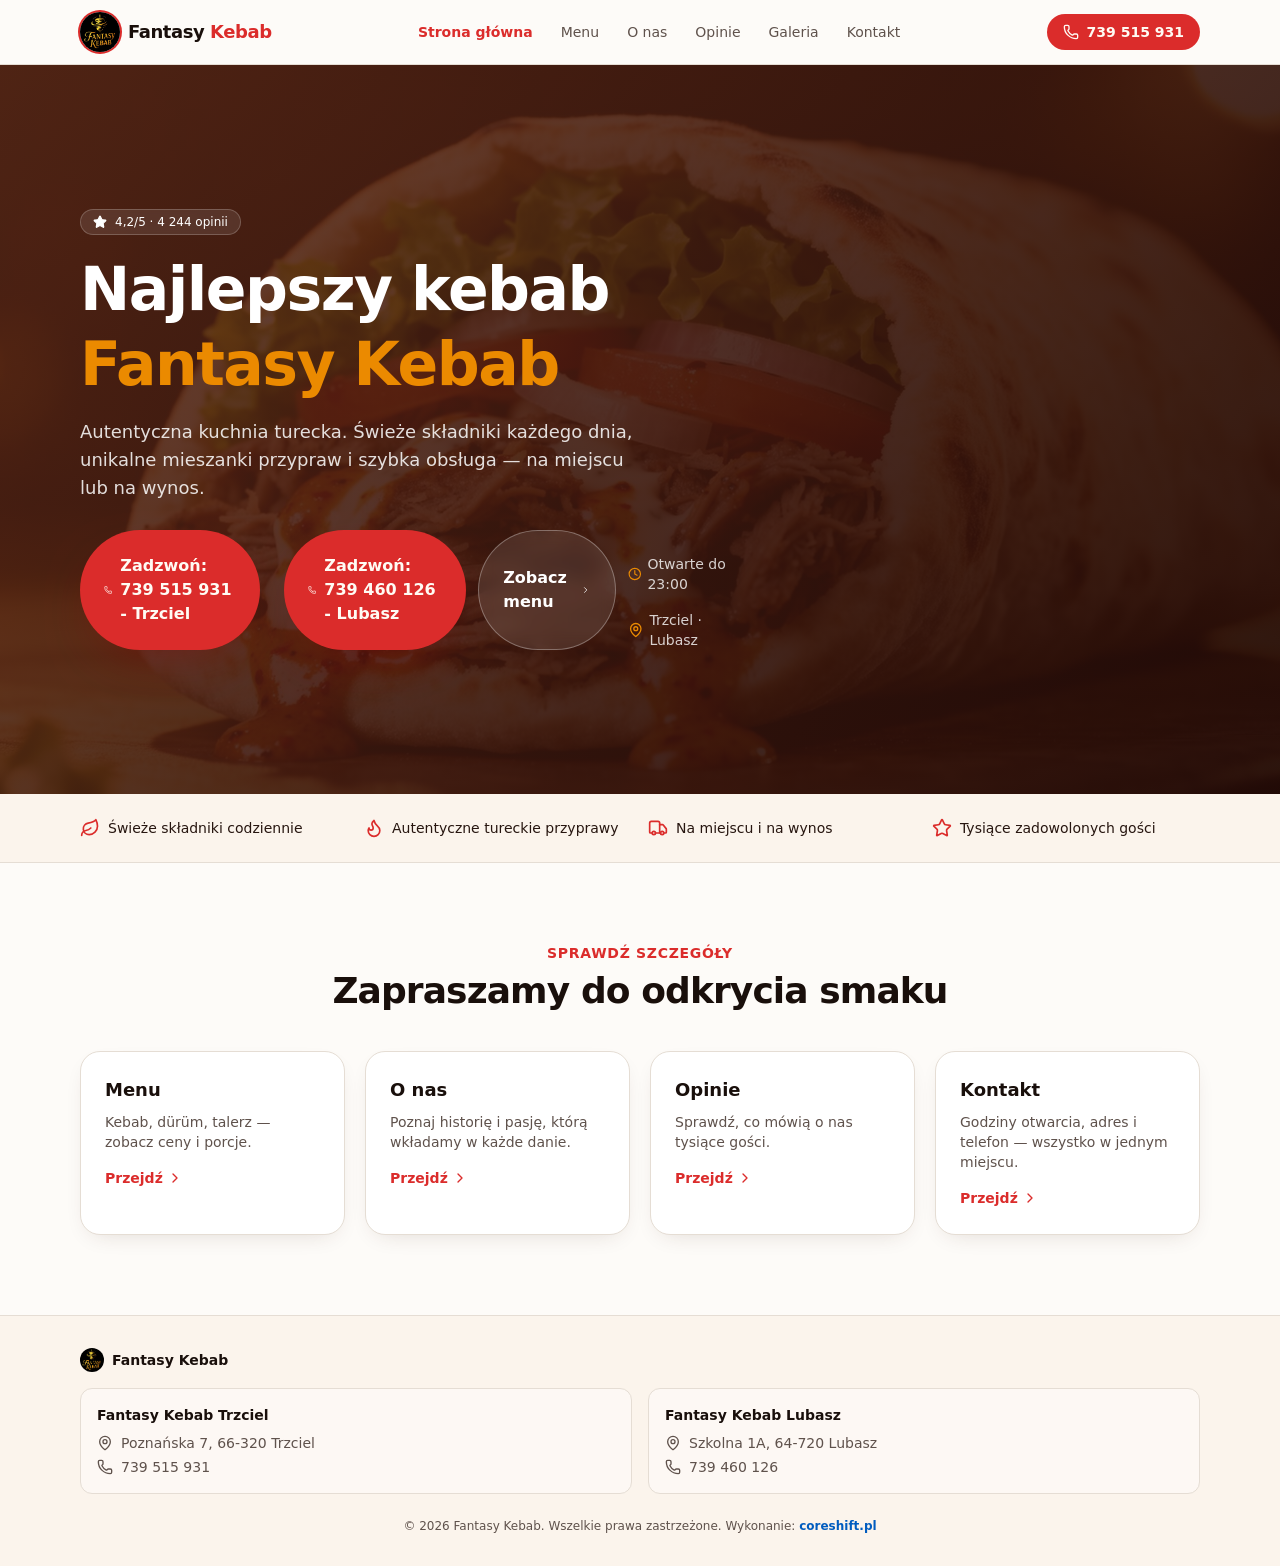
==== commit 6417af65: "Update index.html" ====
--- a/index.html
+++ b/index.html
@@ -185,7 +185,7 @@
 	<div class="mt-7 flex flex-col gap-3 sm:flex-row"><a href="tel:+48739515931" class="inline-flex items-center justify-center gap-2 rounded-full bg-primary px-6 py-4 text-base font-semibold text-primary-foreground shadow-[var(--shadow-warm)] transition hover:scale-[1.02]"><svg xmlns="http://www.w3.org/2000/svg" width="24" height="24" viewBox="0 0 24 24" fill="none" stroke="currentColor" stroke-width="2" stroke-linecap="round" stroke-linejoin="round" class="lucide lucide-phone h-5 w-5" aria-hidden="true"><path d="M13.832 16.568a1 1 0 0 0 1.213-.303l.355-.465A2 2 0 0 1 17 15h3a2 2 0 0 1 2 2v3a2 2 0 0 1-2 2A18 18 0 0 1 2 4a2 2 0 0 1 2-2h3a2 2 0 0 1 2 2v3a2 2 0 0 1-.8 1.6l-.468.351a1 1 0 0 0-.292 1.233 14 14 0 0 0 6.392 6.384"></path></svg> Zadzwoń: <!-- -->739 515 931 - Trzciel</a> 
 		
 		
-		<a href="tel:+48739460126" class="inline-flex items-center justify-center gap-2 rounded-full bg-primary px-6 py-4 text-base font-semibold text-primary-foreground shadow-[var(--shadow-warm)] transition hover:scale-[1.02]"><svg xmlns="http://www.w3.org/2000/svg" width="24" height="24" viewBox="0 0 24 24" fill="none" stroke="currentColor" stroke-width="2" stroke-linecap="round" stroke-linejoin="round" class="lucide lucide-phone h-5 w-5" aria-hidden="true"><path d="M13.832 16.568a1 1 0 0 0 1.213-.303l.355-.465A2 2 0 0 1 17 15h3a2 2 0 0 1 2 2v3a2 2 0 0 1-2 2A18 18 0 0 1 2 4a2 2 0 0 1 2-2h3a2 2 0 0 1 2 2v3a2 2 0 0 1-.8 1.6l-.468.351a1 1 0 0 0-.292 1.233 14 14 0 0 0 6.392 6.384"></path></svg> Zadzwoń: <!-- -->739 460 126 - Lubasz</a> <a href="menu.html" class="inline-flex items-center justify-center gap-2 rounded-full border border-white/30 bg-white/10 px-6 py-4 text-base font-semibold text-white backdrop-blur transition hover:bg-white/20">Zobacz menu <svg xmlns="http://www.w3.org/2000/svg" width="24" height="24" viewBox="0 0 24 24" fill="none" stroke="currentColor" stroke-width="2" stroke-linecap="round" stroke-linejoin="round" class="lucide lucide-chevron-right h-4 w-4" aria-hidden="true"><path d="m9 18 6-6-6-6"></path></svg></a>
+		<br><a href="tel:+48739460126" class="inline-flex items-center justify-center gap-2 rounded-full bg-primary px-6 py-4 text-base font-semibold text-primary-foreground shadow-[var(--shadow-warm)] transition hover:scale-[1.02]"><svg xmlns="http://www.w3.org/2000/svg" width="24" height="24" viewBox="0 0 24 24" fill="none" stroke="currentColor" stroke-width="2" stroke-linecap="round" stroke-linejoin="round" class="lucide lucide-phone h-5 w-5" aria-hidden="true"><path d="M13.832 16.568a1 1 0 0 0 1.213-.303l.355-.465A2 2 0 0 1 17 15h3a2 2 0 0 1 2 2v3a2 2 0 0 1-2 2A18 18 0 0 1 2 4a2 2 0 0 1 2-2h3a2 2 0 0 1 2 2v3a2 2 0 0 1-.8 1.6l-.468.351a1 1 0 0 0-.292 1.233 14 14 0 0 0 6.392 6.384"></path></svg> Zadzwoń: <!-- -->739 460 126 - Lubasz</a> <a href="menu.html" class="inline-flex items-center justify-center gap-2 rounded-full border border-white/30 bg-white/10 px-6 py-4 text-base font-semibold text-white backdrop-blur transition hover:bg-white/20">Zobacz menu <svg xmlns="http://www.w3.org/2000/svg" width="24" height="24" viewBox="0 0 24 24" fill="none" stroke="currentColor" stroke-width="2" stroke-linecap="round" stroke-linejoin="round" class="lucide lucide-chevron-right h-4 w-4" aria-hidden="true"><path d="m9 18 6-6-6-6"></path></svg></a>
 		
 	
 	<div class="mt-6 flex flex-wrap gap-4 text-sm text-white/80"><span class="inline-flex items-center gap-1.5"><svg xmlns="http://www.w3.org/2000/svg" width="24" height="24" viewBox="0 0 24 24" fill="none" stroke="currentColor" stroke-width="2" stroke-linecap="round" stroke-linejoin="round" class="lucide lucide-clock h-4 w-4 text-accent" aria-hidden="true"><circle cx="12" cy="12" r="10"></circle><path d="M12 6v6l4 2"></path></svg> Otwarte do 23:00</span><span class="inline-flex items-center gap-1.5"><svg xmlns="http://www.w3.org/2000/svg" width="24" height="24" viewBox="0 0 24 24" fill="none" stroke="currentColor" stroke-width="2" stroke-linecap="round" stroke-linejoin="round" class="lucide lucide-map-pin h-4 w-4 text-accent" aria-hidden="true"><path d="M20 10c0 4.993-5.539 10.193-7.399 11.799a1 1 0 0 1-1.202 0C9.539 20.193 4 14.993 4 10a8 8 0 0 1 16 0"></path><circle cx="12" cy="10" r="3"></circle></svg> Trzciel · Lubasz</span></div></div></div></section>
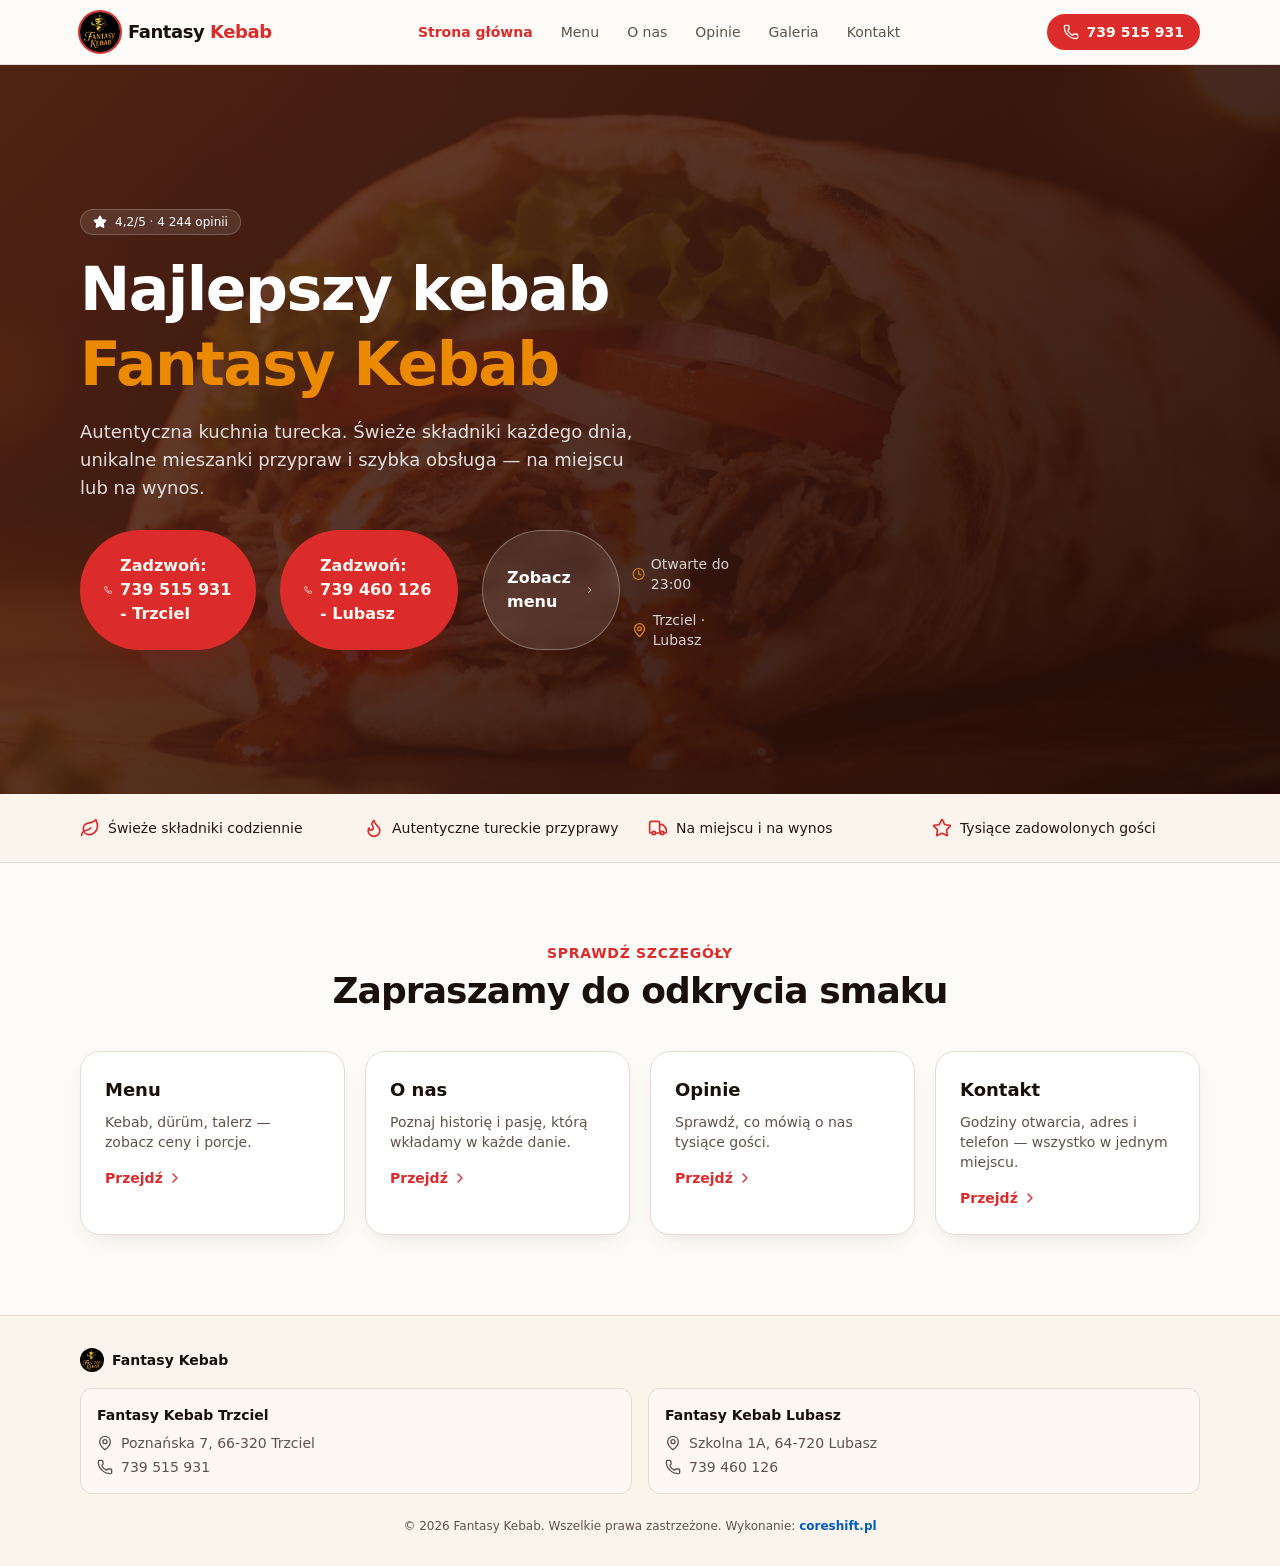
==== commit 654b3f45: "Update index.html" ====
--- a/index.html
+++ b/index.html
@@ -185,7 +185,9 @@
 	<div class="mt-7 flex flex-col gap-3 sm:flex-row"><a href="tel:+48739515931" class="inline-flex items-center justify-center gap-2 rounded-full bg-primary px-6 py-4 text-base font-semibold text-primary-foreground shadow-[var(--shadow-warm)] transition hover:scale-[1.02]"><svg xmlns="http://www.w3.org/2000/svg" width="24" height="24" viewBox="0 0 24 24" fill="none" stroke="currentColor" stroke-width="2" stroke-linecap="round" stroke-linejoin="round" class="lucide lucide-phone h-5 w-5" aria-hidden="true"><path d="M13.832 16.568a1 1 0 0 0 1.213-.303l.355-.465A2 2 0 0 1 17 15h3a2 2 0 0 1 2 2v3a2 2 0 0 1-2 2A18 18 0 0 1 2 4a2 2 0 0 1 2-2h3a2 2 0 0 1 2 2v3a2 2 0 0 1-.8 1.6l-.468.351a1 1 0 0 0-.292 1.233 14 14 0 0 0 6.392 6.384"></path></svg> Zadzwoń: <!-- -->739 515 931 - Trzciel</a> 
 		
 		
-		<br><a href="tel:+48739460126" class="inline-flex items-center justify-center gap-2 rounded-full bg-primary px-6 py-4 text-base font-semibold text-primary-foreground shadow-[var(--shadow-warm)] transition hover:scale-[1.02]"><svg xmlns="http://www.w3.org/2000/svg" width="24" height="24" viewBox="0 0 24 24" fill="none" stroke="currentColor" stroke-width="2" stroke-linecap="round" stroke-linejoin="round" class="lucide lucide-phone h-5 w-5" aria-hidden="true"><path d="M13.832 16.568a1 1 0 0 0 1.213-.303l.355-.465A2 2 0 0 1 17 15h3a2 2 0 0 1 2 2v3a2 2 0 0 1-2 2A18 18 0 0 1 2 4a2 2 0 0 1 2-2h3a2 2 0 0 1 2 2v3a2 2 0 0 1-.8 1.6l-.468.351a1 1 0 0 0-.292 1.233 14 14 0 0 0 6.392 6.384"></path></svg> Zadzwoń: <!-- -->739 460 126 - Lubasz</a> <a href="menu.html" class="inline-flex items-center justify-center gap-2 rounded-full border border-white/30 bg-white/10 px-6 py-4 text-base font-semibold text-white backdrop-blur transition hover:bg-white/20">Zobacz menu <svg xmlns="http://www.w3.org/2000/svg" width="24" height="24" viewBox="0 0 24 24" fill="none" stroke="currentColor" stroke-width="2" stroke-linecap="round" stroke-linejoin="round" class="lucide lucide-chevron-right h-4 w-4" aria-hidden="true"><path d="m9 18 6-6-6-6"></path></svg></a>
+		<br><a href="tel:+48739460126" class="inline-flex items-center justify-center gap-2 rounded-full bg-primary px-6 py-4 text-base font-semibold text-primary-foreground shadow-[var(--shadow-warm)] transition hover:scale-[1.02]"><svg xmlns="http://www.w3.org/2000/svg" width="24" height="24" viewBox="0 0 24 24" fill="none" stroke="currentColor" stroke-width="2" stroke-linecap="round" stroke-linejoin="round" class="lucide lucide-phone h-5 w-5" aria-hidden="true"><path d="M13.832 16.568a1 1 0 0 0 1.213-.303l.355-.465A2 2 0 0 1 17 15h3a2 2 0 0 1 2 2v3a2 2 0 0 1-2 2A18 18 0 0 1 2 4a2 2 0 0 1 2-2h3a2 2 0 0 1 2 2v3a2 2 0 0 1-.8 1.6l-.468.351a1 1 0 0 0-.292 1.233 14 14 0 0 0 6.392 6.384"></path></svg> Zadzwoń: <!-- -->739 460 126 - Lubasz</a> <br>
+		
+		<a href="menu.html" class="inline-flex items-center justify-center gap-2 rounded-full border border-white/30 bg-white/10 px-6 py-4 text-base font-semibold text-white backdrop-blur transition hover:bg-white/20">Zobacz menu <svg xmlns="http://www.w3.org/2000/svg" width="24" height="24" viewBox="0 0 24 24" fill="none" stroke="currentColor" stroke-width="2" stroke-linecap="round" stroke-linejoin="round" class="lucide lucide-chevron-right h-4 w-4" aria-hidden="true"><path d="m9 18 6-6-6-6"></path></svg></a>
 		
 	
 	<div class="mt-6 flex flex-wrap gap-4 text-sm text-white/80"><span class="inline-flex items-center gap-1.5"><svg xmlns="http://www.w3.org/2000/svg" width="24" height="24" viewBox="0 0 24 24" fill="none" stroke="currentColor" stroke-width="2" stroke-linecap="round" stroke-linejoin="round" class="lucide lucide-clock h-4 w-4 text-accent" aria-hidden="true"><circle cx="12" cy="12" r="10"></circle><path d="M12 6v6l4 2"></path></svg> Otwarte do 23:00</span><span class="inline-flex items-center gap-1.5"><svg xmlns="http://www.w3.org/2000/svg" width="24" height="24" viewBox="0 0 24 24" fill="none" stroke="currentColor" stroke-width="2" stroke-linecap="round" stroke-linejoin="round" class="lucide lucide-map-pin h-4 w-4 text-accent" aria-hidden="true"><path d="M20 10c0 4.993-5.539 10.193-7.399 11.799a1 1 0 0 1-1.202 0C9.539 20.193 4 14.993 4 10a8 8 0 0 1 16 0"></path><circle cx="12" cy="10" r="3"></circle></svg> Trzciel · Lubasz</span></div></div></div></section>
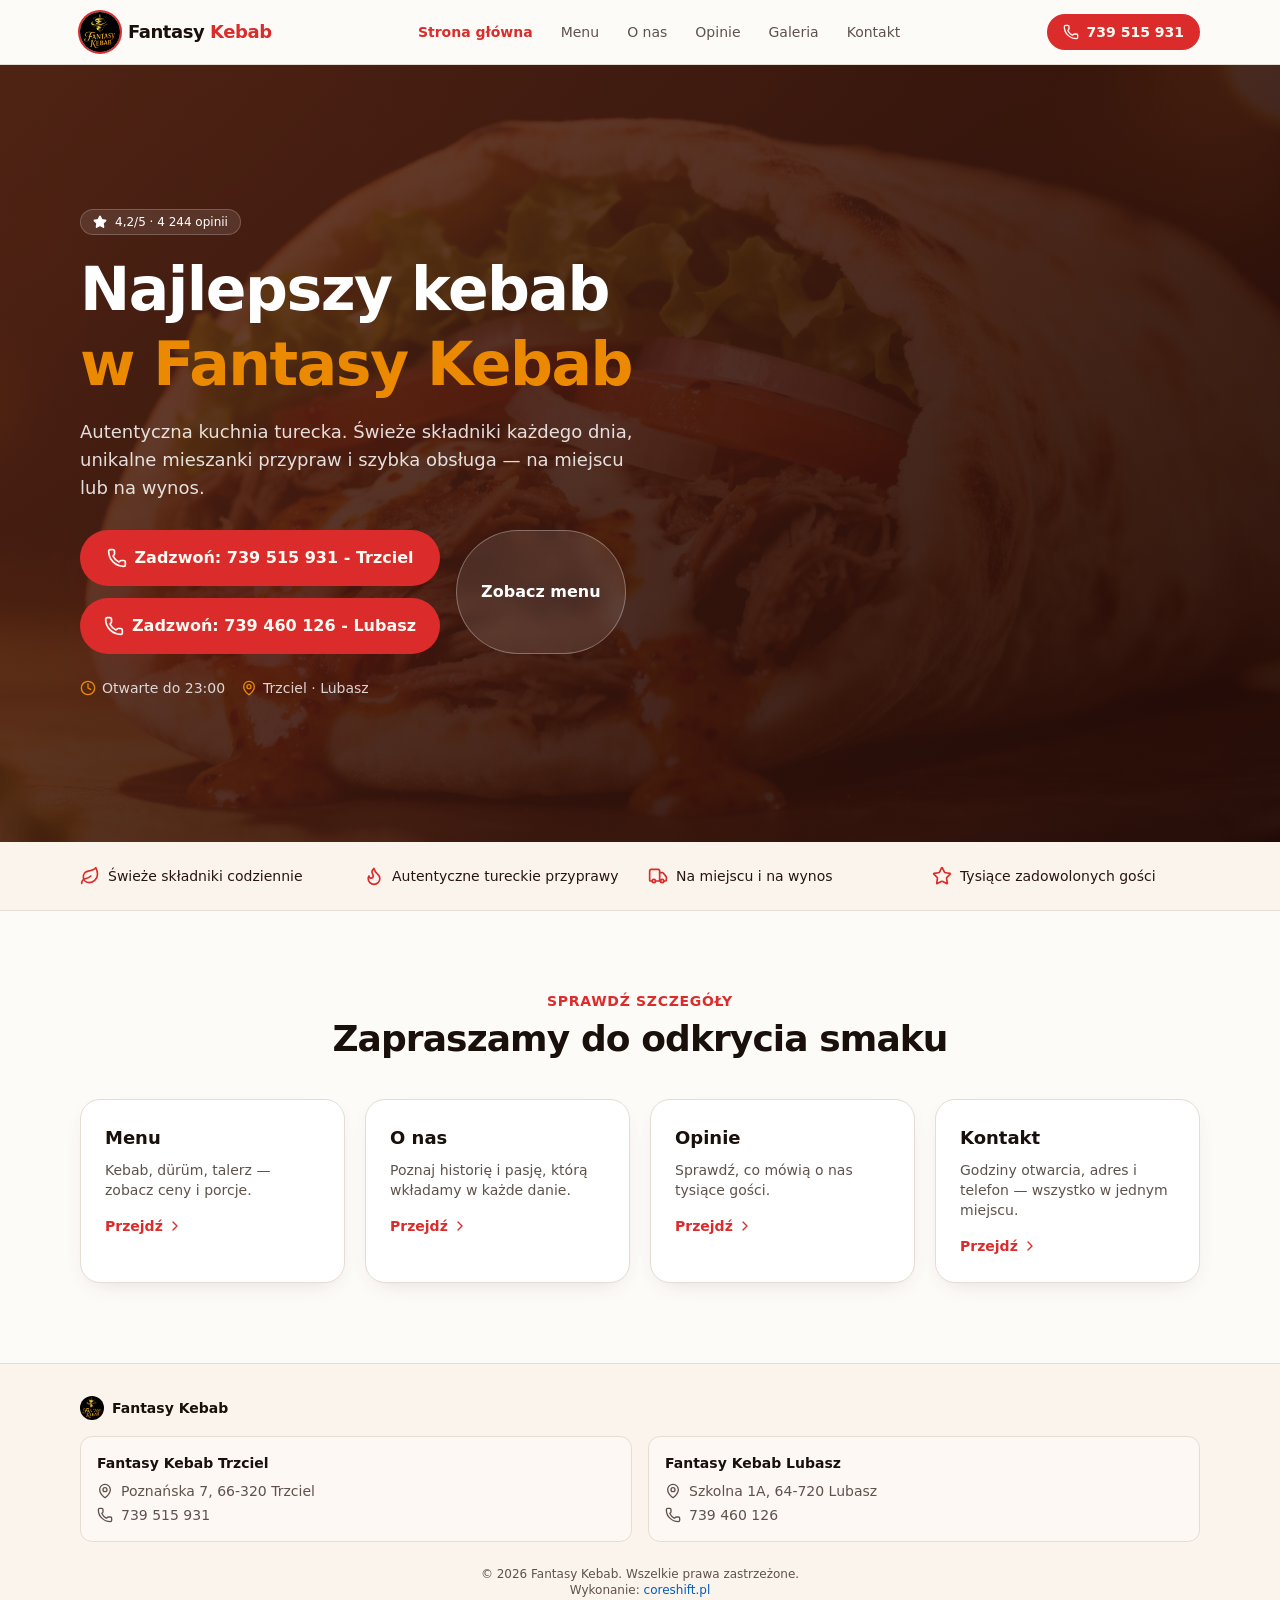
==== commit 29560877: "Update index.html" ====
--- a/index.html
+++ b/index.html
@@ -1,5 +1,5 @@
 <!DOCTYPE html>
-<html lang="pl"><head><meta http-equiv="Content-Type" content="text/html; charset=UTF-8"><meta name="viewport" content="width=device-width, initial-scale=1"><link rel="preload" as="image" href="./Fantasy Kebab Trzciel i Lubasz — Najlepszy kebab w okolicy_files/fantasy-kebab-logo.jpg"><link rel="preload" as="image" href="./Fantasy Kebab Trzciel i Lubasz — Najlepszy kebab w okolicy_files/hero-kebab-Ov7zjd3S.jpg"><link rel="stylesheet" href="./Fantasy Kebab Trzciel i Lubasz — Najlepszy kebab w okolicy_files/styles-Y30aRw8Y.css" data-precedence="default"><title>Fantasy Kebab Trzciel i Lubasz — Najlepszy kebab w okolicy</title><meta name="author" content="Fantasy Kebab"><meta property="og:type" content="website"><meta name="twitter:card" content="summary_large_image"><meta name="twitter:title" content="Fantasy Kebab Trzciel i Lubasz — Najlepszy kebab w okolicy"><meta name="twitter:description" content="Dwa lokale: Trzciel, Poznańska 7 · Lubasz, Szkolna 1A. Świeże składniki, autentyczne tureckie przyprawy."><meta property="og:image" content="https:"><meta name="twitter:image" content="https:"><meta name="description" content="Autentyczny kebab i kuchnia turecka — dwa lokale: Trzciel (Poznańska 7, tel. 739 515 931) i Lubasz (Szkolna 1A, tel. 739 460 126). Świeże składniki, szybka obsługa."><meta property="og:title" content="Fantasy Kebab Trzciel i Lubasz"><meta property="og:description" content="Najlepszy kebab w Fantasy Kebab. Świeże składniki, autentyczne przyprawy, szybka obsługa."><meta property="og:url" content="/"><link rel="modulepreload" href="https:"><link rel="modulepreload" href="https:"><link rel="modulepreload" href="https:"><link rel="modulepreload" href="https:"><link rel="canonical" href="https:">
+<html lang="pl"><head><meta http-equiv="Content-Type" content="text/html; charset=UTF-8"><meta name="viewport" content="width=device-width, initial-scale=1"><link rel="preload" as="image" href="./Fantasy Kebab Trzciel i Lubasz — Najlepszy kebab w okolicy_files/fantasy-kebab-logo.jpg"><link rel="preload" as="image" href="./Fantasy Kebab Trzciel i Lubasz — Najlepszy kebab w okolicy_files/hero-kebab-Ov7zjd3S.jpg"><link rel="stylesheet" href="./Fantasy Kebab Trzciel i Lubasz — Najlepszy kebab w okolicy_files/styles-Y30aRw8Y.css" data-precedence="default"><title>Fantasy Kebab Trzciel i Lubasz — Najlepszy kebab w okolicy</title><meta name="author" content="Fantasy Kebab"><meta property="og:type" content="website"><meta name="twitter:card" content="summary_large_image"><meta name="twitter:title" content="Fantasy Kebab Trzciel i Lubasz — Najlepszy kebab w okolicy"><meta name="twitter:description" content="Dwa lokale: Trzciel, Poznańska 7 · Lubasz, Szkolna 1A. Świeże składniki, autentyczne tureckie przyprawy."><meta property="og:image" content="https:"><meta name="twitter:image" content="https:"><meta name="description" content="Autentyczny kebab i kuchnia turecka — dwa lokale: Trzciel (Poznańska 7, tel. 739 515 931) i Lubasz (Szkolna 1A, tel. 739 460 126). Świeże składniki, szybka obsługa."><meta property="og:title" content="Fantasy Kebab Trzciel i Lubasz"><meta property="og:description" content="Najlepszy kebab w Trzcielu i Lubaszu. Świeże składniki, autentyczne przyprawy, szybka obsługa."><meta property="og:url" content="/"><link rel="modulepreload" href="https:"><link rel="modulepreload" href="https:"><link rel="modulepreload" href="https:"><link rel="modulepreload" href="https:"><link rel="canonical" href="https:">
 <style>
 	@font-face {
 		font-family: 'CameraPlainVariable';
@@ -167,33 +167,97 @@
 			outline-width: 3px;
 		}
 	}
-
+	
 	.coreshift-link {
-	    color: #005CBF;
-	    font-weight: 600;
-	    text-decoration: none;
-	    animation: coreshift-pulse 2.5s ease-in-out infinite;
-	}
+		color: #005CBF;
+		text-decoration: none;
+		animation: coreshift-pulse 4s ease-in-out infinite;
+	}
+	
 	
 	
 	
 </style>
-<script defer="" src="./Fantasy Kebab Trzciel i Lubasz — Najlepszy kebab w okolicy_files/_flock.js.pobrane" data-proxy-url="/~api/analytics"></script><script defer="" src="./Fantasy Kebab Trzciel i Lubasz — Najlepszy kebab w okolicy_files/events.js.pobrane" data-artifact-kind="dwl_content_hash" data-artifact-id="ed34ec80a3a30ac719db63899a13058781bbd42d703695d88536f0256338202f" data-commit-sha="35fb06051e5fa65c0223addac94c01f2e145bc8d" data-context-token="v1.[base64].VLWeBCexkr1kM8RyLnyTzOqcaIjAdvpoq5ms1YwimP0" data-replay="rrweb" data-replay-sample-rate="0.1" data-replay-url="/__l5e/replay" data-replay-script-url="/__l5e/rrweb-record.js?__l5e_v=0.1.2-error-event-hardening"></script><style id="_goober"> .go1475592160{height:0;}.go1671063245{height:auto;}.go1888806478{display:flex;flex-wrap:wrap;flex-grow:1;}@media (min-width:600px){.go1888806478{flex-grow:initial;min-width:288px;}}.go167266335{background-color:#313131;font-size:0.875rem;line-height:1.43;letter-spacing:0.01071em;color:#fff;align-items:center;padding:6px 16px;border-radius:4px;box-shadow:0px 3px 5px -1px rgba(0,0,0,0.2),0px 6px 10px 0px rgba(0,0,0,0.14),0px 1px 18px 0px rgba(0,0,0,0.12);}.go3162094071{padding-left:20px;}.go3844575157{background-color:#313131;}.go1725278324{background-color:#43a047;}.go3651055292{background-color:#d32f2f;}.go4215275574{background-color:#ff9800;}.go1930647212{background-color:#2196f3;}.go946087465{display:flex;align-items:center;padding:8px 0;}.go703367398{display:flex;align-items:center;margin-left:auto;padding-left:16px;margin-right:-8px;}.go3963613292{width:100%;position:relative;transform:translateX(0);top:0;right:0;bottom:0;left:0;min-width:288px;}.go1141946668{box-sizing:border-box;display:flex;max-height:100%;position:fixed;z-index:1400;height:auto;width:auto;transition:top 300ms ease 0ms,right 300ms ease 0ms,bottom 300ms ease 0ms,left 300ms ease 0ms,max-width 300ms ease 0ms;pointer-events:none;max-width:calc(100% - 40px);}.go1141946668 .notistack-CollapseWrapper{padding:6px 0px;transition:padding 300ms ease 0ms;}@media (max-width:599.95px){.go1141946668{width:100%;max-width:calc(100% - 32px);}}.go3868796639 .notistack-CollapseWrapper{padding:2px 0px;}.go3118922589{top:14px;flex-direction:column;}.go1453831412{bottom:14px;flex-direction:column-reverse;}.go4027089540{left:20px;}@media (min-width:600px){.go4027089540{align-items:flex-start;}}@media (max-width:599.95px){.go4027089540{left:16px;}}.go2989568495{right:20px;}@media (min-width:600px){.go2989568495{align-items:flex-end;}}@media (max-width:599.95px){.go2989568495{right:16px;}}.go4034260886{left:50%;transform:translateX(-50%);}@media (min-width:600px){.go4034260886{align-items:center;}}</style><script src="chrome-extension://liecbddmkiiihnedobmlmillhodjkdmb/js/recordConsoleEvents.js"></script></head>
-	
-	<body cz-shortcut-listen="true"><div class="min-h-screen bg-background text-foreground"><header class="sticky top-0 z-40 border-b border-border bg-background/90 backdrop-blur"><div class="mx-auto flex max-w-6xl items-center justify-between px-4 py-3"><a class="flex items-center gap-2 active" href="index.html" data-status="active" aria-current="page"><img src="./Fantasy Kebab Trzciel i Lubasz — Najlepszy kebab w okolicy_files/fantasy-kebab-logo.jpg" alt="Fantasy Kebab logo" class="h-10 w-10 rounded-full object-cover ring-2 ring-primary"><span class="text-base font-bold tracking-tight sm:text-lg">Fantasy <span class="text-primary">Kebab</span></span></a><nav class="hidden items-center gap-1 sm:flex"><a class="rounded-full px-3 py-1.5 text-sm text-muted-foreground transition hover:text-foreground text-primary font-semibold" href="index.html" data-status="active" aria-current="page">Strona główna</a><a href="menu.html" class="rounded-full px-3 py-1.5 text-sm text-muted-foreground transition hover:text-foreground">Menu</a><a href="o-nas.html" class="rounded-full px-3 py-1.5 text-sm text-muted-foreground transition hover:text-foreground">O nas</a><a href="opinie.html" class="rounded-full px-3 py-1.5 text-sm text-muted-foreground transition hover:text-foreground">Opinie</a><a href="galeria.html" class="rounded-full px-3 py-1.5 text-sm text-muted-foreground transition hover:text-foreground">Galeria</a><a href="kontakt.html" class="rounded-full px-3 py-1.5 text-sm text-muted-foreground transition hover:text-foreground">Kontakt</a></nav><a href="tel:+48739515931" class="inline-flex items-center gap-2 rounded-full bg-primary px-4 py-2 text-sm font-semibold text-primary-foreground shadow-[var(--shadow-warm)] transition hover:opacity-90"><svg xmlns="http://www.w3.org/2000/svg" width="24" height="24" viewBox="0 0 24 24" fill="none" stroke="currentColor" stroke-width="2" stroke-linecap="round" stroke-linejoin="round" class="lucide lucide-phone h-4 w-4" aria-hidden="true"><path d="M13.832 16.568a1 1 0 0 0 1.213-.303l.355-.465A2 2 0 0 1 17 15h3a2 2 0 0 1 2 2v3a2 2 0 0 1-2 2A18 18 0 0 1 2 4a2 2 0 0 1 2-2h3a2 2 0 0 1 2 2v3a2 2 0 0 1-.8 1.6l-.468.351a1 1 0 0 0-.292 1.233 14 14 0 0 0 6.392 6.384"></path></svg> <span class="hidden sm:inline">739 515 931</span></a></div></header><main><!--$--><div><section class="relative overflow-hidden"><img src="./Fantasy Kebab Trzciel i Lubasz — Najlepszy kebab w okolicy_files/hero-kebab-Ov7zjd3S.jpg" alt="Świeży kebab w bułce z mięsem i warzywami" width="1920" height="1080" class="absolute inset-0 h-full w-full object-cover"><div class="absolute inset-0" style="background:var(--gradient-hero)"></div><div class="relative mx-auto max-w-6xl px-4 py-20 sm:py-28 md:py-36"><div class="max-w-2xl"><span class="inline-flex items-center gap-2 rounded-full border border-white/20 bg-white/10 px-3 py-1 text-xs font-medium text-white backdrop-blur"><svg xmlns="http://www.w3.org/2000/svg" width="24" height="24" viewBox="0 0 24 24" fill="none" stroke="currentColor" stroke-width="2" stroke-linecap="round" stroke-linejoin="round" class="lucide lucide-star h-3.5 w-3.5 fill-current" aria-hidden="true"><path d="M11.525 2.295a.53.53 0 0 1 .95 0l2.31 4.679a2.123 2.123 0 0 0 1.595 1.16l5.166.756a.53.53 0 0 1 .294.904l-3.736 3.638a2.123 2.123 0 0 0-.611 1.878l.882 5.14a.53.53 0 0 1-.771.56l-4.618-2.428a2.122 2.122 0 0 0-1.973 0L6.396 21.01a.53.53 0 0 1-.77-.56l.881-5.139a2.122 2.122 0 0 0-.611-1.879L2.16 9.795a.53.53 0 0 1 .294-.906l5.165-.755a2.122 2.122 0 0 0 1.597-1.16z"></path></svg> 4,2/5 · 4 244 opinii</span><h1 class="mt-4 text-4xl font-extrabold leading-tight tracking-tight text-white sm:text-5xl md:text-6xl">Najlepszy kebab <br><span class="text-accent">Fantasy Kebab</span></h1><p class="mt-4 max-w-xl text-base text-white/85 sm:text-lg">Autentyczna kuchnia turecka. Świeże składniki każdego dnia, unikalne mieszanki przypraw i szybka obsługa — na miejscu lub na wynos.</p>
-		
-	<div class="mt-7 flex flex-col gap-3 sm:flex-row"><a href="tel:+48739515931" class="inline-flex items-center justify-center gap-2 rounded-full bg-primary px-6 py-4 text-base font-semibold text-primary-foreground shadow-[var(--shadow-warm)] transition hover:scale-[1.02]"><svg xmlns="http://www.w3.org/2000/svg" width="24" height="24" viewBox="0 0 24 24" fill="none" stroke="currentColor" stroke-width="2" stroke-linecap="round" stroke-linejoin="round" class="lucide lucide-phone h-5 w-5" aria-hidden="true"><path d="M13.832 16.568a1 1 0 0 0 1.213-.303l.355-.465A2 2 0 0 1 17 15h3a2 2 0 0 1 2 2v3a2 2 0 0 1-2 2A18 18 0 0 1 2 4a2 2 0 0 1 2-2h3a2 2 0 0 1 2 2v3a2 2 0 0 1-.8 1.6l-.468.351a1 1 0 0 0-.292 1.233 14 14 0 0 0 6.392 6.384"></path></svg> Zadzwoń: <!-- -->739 515 931 - Trzciel</a> 
-		
-		
-		<br><a href="tel:+48739460126" class="inline-flex items-center justify-center gap-2 rounded-full bg-primary px-6 py-4 text-base font-semibold text-primary-foreground shadow-[var(--shadow-warm)] transition hover:scale-[1.02]"><svg xmlns="http://www.w3.org/2000/svg" width="24" height="24" viewBox="0 0 24 24" fill="none" stroke="currentColor" stroke-width="2" stroke-linecap="round" stroke-linejoin="round" class="lucide lucide-phone h-5 w-5" aria-hidden="true"><path d="M13.832 16.568a1 1 0 0 0 1.213-.303l.355-.465A2 2 0 0 1 17 15h3a2 2 0 0 1 2 2v3a2 2 0 0 1-2 2A18 18 0 0 1 2 4a2 2 0 0 1 2-2h3a2 2 0 0 1 2 2v3a2 2 0 0 1-.8 1.6l-.468.351a1 1 0 0 0-.292 1.233 14 14 0 0 0 6.392 6.384"></path></svg> Zadzwoń: <!-- -->739 460 126 - Lubasz</a> <br>
-		
-		<a href="menu.html" class="inline-flex items-center justify-center gap-2 rounded-full border border-white/30 bg-white/10 px-6 py-4 text-base font-semibold text-white backdrop-blur transition hover:bg-white/20">Zobacz menu <svg xmlns="http://www.w3.org/2000/svg" width="24" height="24" viewBox="0 0 24 24" fill="none" stroke="currentColor" stroke-width="2" stroke-linecap="round" stroke-linejoin="round" class="lucide lucide-chevron-right h-4 w-4" aria-hidden="true"><path d="m9 18 6-6-6-6"></path></svg></a>
-		
-	
-	<div class="mt-6 flex flex-wrap gap-4 text-sm text-white/80"><span class="inline-flex items-center gap-1.5"><svg xmlns="http://www.w3.org/2000/svg" width="24" height="24" viewBox="0 0 24 24" fill="none" stroke="currentColor" stroke-width="2" stroke-linecap="round" stroke-linejoin="round" class="lucide lucide-clock h-4 w-4 text-accent" aria-hidden="true"><circle cx="12" cy="12" r="10"></circle><path d="M12 6v6l4 2"></path></svg> Otwarte do 23:00</span><span class="inline-flex items-center gap-1.5"><svg xmlns="http://www.w3.org/2000/svg" width="24" height="24" viewBox="0 0 24 24" fill="none" stroke="currentColor" stroke-width="2" stroke-linecap="round" stroke-linejoin="round" class="lucide lucide-map-pin h-4 w-4 text-accent" aria-hidden="true"><path d="M20 10c0 4.993-5.539 10.193-7.399 11.799a1 1 0 0 1-1.202 0C9.539 20.193 4 14.993 4 10a8 8 0 0 1 16 0"></path><circle cx="12" cy="10" r="3"></circle></svg> Trzciel · Lubasz</span></div></div></div></section>
-
-
-		
-	<section class="border-b border-border bg-secondary/60"><div class="mx-auto grid max-w-6xl grid-cols-2 gap-4 px-4 py-6 sm:grid-cols-4"><div class="flex items-center gap-2 text-sm font-medium text-secondary-foreground"><svg xmlns="http://www.w3.org/2000/svg" width="24" height="24" viewBox="0 0 24 24" fill="none" stroke="currentColor" stroke-width="2" stroke-linecap="round" stroke-linejoin="round" class="lucide lucide-leaf h-5 w-5 shrink-0 text-primary" aria-hidden="true"><path d="M11 20A7 7 0 0 1 9.8 6.1C15.5 5 17 4.48 19 2c1 2 2 4.18 2 8 0 5.5-4.78 10-10 10Z"></path><path d="M2 21c0-3 1.85-5.36 5.08-6C9.5 14.52 12 13 13 12"></path></svg><span>Świeże składniki codziennie</span></div><div class="flex items-center gap-2 text-sm font-medium text-secondary-foreground"><svg xmlns="http://www.w3.org/2000/svg" width="24" height="24" viewBox="0 0 24 24" fill="none" stroke="currentColor" stroke-width="2" stroke-linecap="round" stroke-linejoin="round" class="lucide lucide-flame h-5 w-5 shrink-0 text-primary" aria-hidden="true"><path d="M12 3q1 4 4 6.5t3 5.5a1 1 0 0 1-14 0 5 5 0 0 1 1-3 1 1 0 0 0 5 0c0-2-1.5-3-1.5-5q0-2 2.5-4"></path></svg><span>Autentyczne tureckie przyprawy</span></div><div class="flex items-center gap-2 text-sm font-medium text-secondary-foreground"><svg xmlns="http://www.w3.org/2000/svg" width="24" height="24" viewBox="0 0 24 24" fill="none" stroke="currentColor" stroke-width="2" stroke-linecap="round" stroke-linejoin="round" class="lucide lucide-truck h-5 w-5 shrink-0 text-primary" aria-hidden="true"><path d="M14 18V6a2 2 0 0 0-2-2H4a2 2 0 0 0-2 2v11a1 1 0 0 0 1 1h2"></path><path d="M15 18H9"></path><path d="M19 18h2a1 1 0 0 0 1-1v-3.65a1 1 0 0 0-.22-.624l-3.48-4.35A1 1 0 0 0 17.52 8H14"></path><circle cx="17" cy="18" r="2"></circle><circle cx="7" cy="18" r="2"></circle></svg><span>Na miejscu i na wynos</span></div><div class="flex items-center gap-2 text-sm font-medium text-secondary-foreground"><svg xmlns="http://www.w3.org/2000/svg" width="24" height="24" viewBox="0 0 24 24" fill="none" stroke="currentColor" stroke-width="2" stroke-linecap="round" stroke-linejoin="round" class="lucide lucide-star h-5 w-5 shrink-0 text-primary" aria-hidden="true"><path d="M11.525 2.295a.53.53 0 0 1 .95 0l2.31 4.679a2.123 2.123 0 0 0 1.595 1.16l5.166.756a.53.53 0 0 1 .294.904l-3.736 3.638a2.123 2.123 0 0 0-.611 1.878l.882 5.14a.53.53 0 0 1-.771.56l-4.618-2.428a2.122 2.122 0 0 0-1.973 0L6.396 21.01a.53.53 0 0 1-.77-.56l.881-5.139a2.122 2.122 0 0 0-.611-1.879L2.16 9.795a.53.53 0 0 1 .294-.906l5.165-.755a2.122 2.122 0 0 0 1.597-1.16z"></path></svg><span>Tysiące zadowolonych gości</span></div></div></section><section class="mx-auto max-w-6xl px-4 py-16 sm:py-20"><div class="mb-10 text-center"><p class="text-sm font-semibold uppercase tracking-wider text-primary">Sprawdź szczegóły</p><h2 class="mt-2 text-3xl font-extrabold tracking-tight sm:text-4xl">Zapraszamy do odkrycia smaku</h2></div><div class="grid grid-cols-1 gap-5 sm:grid-cols-2 lg:grid-cols-4"><a href="menu.html" class="group rounded-2xl border border-border bg-card p-6 shadow-[var(--shadow-card)] transition hover:-translate-y-1 hover:shadow-[var(--shadow-warm)]"><h3 class="text-lg font-bold text-card-foreground group-hover:text-primary">Menu</h3><p class="mt-2 text-sm text-muted-foreground">Kebab, dürüm, talerz — zobacz ceny i porcje.</p><div class="mt-4 inline-flex items-center gap-1 text-sm font-semibold text-primary">Przejdź <svg xmlns="http://www.w3.org/2000/svg" width="24" height="24" viewBox="0 0 24 24" fill="none" stroke="currentColor" stroke-width="2" stroke-linecap="round" stroke-linejoin="round" class="lucide lucide-chevron-right h-4 w-4 transition group-hover:translate-x-1" aria-hidden="true"><path d="m9 18 6-6-6-6"></path></svg></div></a><a href="o-nas.html" class="group rounded-2xl border border-border bg-card p-6 shadow-[var(--shadow-card)] transition hover:-translate-y-1 hover:shadow-[var(--shadow-warm)]"><h3 class="text-lg font-bold text-card-foreground group-hover:text-primary">O nas</h3><p class="mt-2 text-sm text-muted-foreground">Poznaj historię i pasję, którą wkładamy w każde danie.</p><div class="mt-4 inline-flex items-center gap-1 text-sm font-semibold text-primary">Przejdź <svg xmlns="http://www.w3.org/2000/svg" width="24" height="24" viewBox="0 0 24 24" fill="none" stroke="currentColor" stroke-width="2" stroke-linecap="round" stroke-linejoin="round" class="lucide lucide-chevron-right h-4 w-4 transition group-hover:translate-x-1" aria-hidden="true"><path d="m9 18 6-6-6-6"></path></svg></div></a><a href="opinie.html" class="group rounded-2xl border border-border bg-card p-6 shadow-[var(--shadow-card)] transition hover:-translate-y-1 hover:shadow-[var(--shadow-warm)]"><h3 class="text-lg font-bold text-card-foreground group-hover:text-primary">Opinie</h3><p class="mt-2 text-sm text-muted-foreground">Sprawdź, co mówią o nas tysiące gości.</p><div class="mt-4 inline-flex items-center gap-1 text-sm font-semibold text-primary">Przejdź <svg xmlns="http://www.w3.org/2000/svg" width="24" height="24" viewBox="0 0 24 24" fill="none" stroke="currentColor" stroke-width="2" stroke-linecap="round" stroke-linejoin="round" class="lucide lucide-chevron-right h-4 w-4 transition group-hover:translate-x-1" aria-hidden="true"><path d="m9 18 6-6-6-6"></path></svg></div></a><a href="kontakt.html" class="group rounded-2xl border border-border bg-card p-6 shadow-[var(--shadow-card)] transition hover:-translate-y-1 hover:shadow-[var(--shadow-warm)]"><h3 class="text-lg font-bold text-card-foreground group-hover:text-primary">Kontakt</h3><p class="mt-2 text-sm text-muted-foreground">Godziny otwarcia, adres i telefon — wszystko w jednym miejscu.</p><div class="mt-4 inline-flex items-center gap-1 text-sm font-semibold text-primary">Przejdź <svg xmlns="http://www.w3.org/2000/svg" width="24" height="24" viewBox="0 0 24 24" fill="none" stroke="currentColor" stroke-width="2" stroke-linecap="round" stroke-linejoin="round" class="lucide lucide-chevron-right h-4 w-4 transition group-hover:translate-x-1" aria-hidden="true"><path d="m9 18 6-6-6-6"></path></svg></div></a></div></section></div><!--/$--></main><footer class="border-t border-border bg-secondary/60 py-8 text-sm text-muted-foreground"><div class="mx-auto max-w-6xl px-4"><div class="flex items-center gap-2"><img src="./Fantasy Kebab Trzciel i Lubasz — Najlepszy kebab w okolicy_files/fantasy-kebab-logo.jpg" alt="Fantasy Kebab logo" class="h-6 w-6 rounded-full object-cover"><span class="font-semibold text-foreground">Fantasy Kebab</span></div><div class="mt-4 grid grid-cols-1 gap-4 sm:grid-cols-2"><div class="rounded-lg border border-border bg-card/40 p-4"><div class="font-semibold text-foreground">Fantasy Kebab Trzciel</div><div class="mt-2 flex items-center gap-2"><svg xmlns="http://www.w3.org/2000/svg" width="24" height="24" viewBox="0 0 24 24" fill="none" stroke="currentColor" stroke-width="2" stroke-linecap="round" stroke-linejoin="round" class="lucide lucide-map-pin h-4 w-4" aria-hidden="true"><path d="M20 10c0 4.993-5.539 10.193-7.399 11.799a1 1 0 0 1-1.202 0C9.539 20.193 4 14.993 4 10a8 8 0 0 1 16 0"></path><circle cx="12" cy="10" r="3"></circle></svg><span>Poznańska 7, 66-320 Trzciel</span></div><div class="mt-1 flex items-center gap-2"><svg xmlns="http://www.w3.org/2000/svg" width="24" height="24" viewBox="0 0 24 24" fill="none" stroke="currentColor" stroke-width="2" stroke-linecap="round" stroke-linejoin="round" class="lucide lucide-phone h-4 w-4" aria-hidden="true"><path d="M13.832 16.568a1 1 0 0 0 1.213-.303l.355-.465A2 2 0 0 1 17 15h3a2 2 0 0 1 2 2v3a2 2 0 0 1-2 2A18 18 0 0 1 2 4a2 2 0 0 1 2-2h3a2 2 0 0 1 2 2v3a2 2 0 0 1-.8 1.6l-.468.351a1 1 0 0 0-.292 1.233 14 14 0 0 0 6.392 6.384"></path></svg><a href="tel:+48739515931" class="underline-offset-4 hover:underline">739 515 931</a></div></div><div class="rounded-lg border border-border bg-card/40 p-4"><div class="font-semibold text-foreground">Fantasy Kebab Lubasz</div><div class="mt-2 flex items-center gap-2"><svg xmlns="http://www.w3.org/2000/svg" width="24" height="24" viewBox="0 0 24 24" fill="none" stroke="currentColor" stroke-width="2" stroke-linecap="round" stroke-linejoin="round" class="lucide lucide-map-pin h-4 w-4" aria-hidden="true"><path d="M20 10c0 4.993-5.539 10.193-7.399 11.799a1 1 0 0 1-1.202 0C9.539 20.193 4 14.993 4 10a8 8 0 0 1 16 0"></path><circle cx="12" cy="10" r="3"></circle></svg><span>Szkolna 1A, 64-720 Lubasz</span></div><div class="mt-1 flex items-center gap-2"><svg xmlns="http://www.w3.org/2000/svg" width="24" height="24" viewBox="0 0 24 24" fill="none" stroke="currentColor" stroke-width="2" stroke-linecap="round" stroke-linejoin="round" class="lucide lucide-phone h-4 w-4" aria-hidden="true"><path d="M13.832 16.568a1 1 0 0 0 1.213-.303l.355-.465A2 2 0 0 1 17 15h3a2 2 0 0 1 2 2v3a2 2 0 0 1-2 2A18 18 0 0 1 2 4a2 2 0 0 1 2-2h3a2 2 0 0 1 2 2v3a2 2 0 0 1-.8 1.6l-.468.351a1 1 0 0 0-.292 1.233 14 14 0 0 0 6.392 6.384"></path></svg><a href="tel:+48739460126" class="underline-offset-4 hover:underline">739 460 126</a></div></div></div></div><p class="mt-6 text-center text-xs">© <!-- -->2026<!-- --> Fantasy Kebab. Wszelkie prawa zastrzeżone. Wykonanie: <a href="https://coreshift.pl" class="coreshift-link" target="_blank" rel="noopener">coreshift.pl</a></a></p></footer><a href="tel:+48739515931" class="fixed bottom-4 left-1/2 z-50 -translate-x-1/2 inline-flex items-center gap-2 rounded-full bg-primary px-6 py-3.5 text-base font-bold text-primary-foreground shadow-[var(--shadow-warm)] transition hover:scale-[1.02] sm:hidden"><svg xmlns="http://www.w3.org/2000/svg" width="24" height="24" viewBox="0 0 24 24" fill="none" stroke="currentColor" stroke-width="2" stroke-linecap="round" stroke-linejoin="round" class="lucide lucide-phone h-5 w-5" aria-hidden="true"><path d="M13.832 16.568a1 1 0 0 0 1.213-.303l.355-.465A2 2 0 0 1 17 15h3a2 2 0 0 1 2 2v3a2 2 0 0 1-2 2A18 18 0 0 1 2 4a2 2 0 0 1 2-2h3a2 2 0 0 1 2 2v3a2 2 0 0 1-.8 1.6l-.468.351a1 1 0 0 0-.292 1.233 14 14 0 0 0 6.392 6.384"></path></svg> Zadzwoń i zamów</a></div>
+<script defer="" src="./Fantasy Kebab Trzciel i Lubasz — Najlepszy kebab w okolicy_files/_flock.js.pobrane" data-proxy-url="/~api/analytics"></script><script defer="" src="./Fantasy Kebab Trzciel i Lubasz — Najlepszy kebab w okolicy_files/events.js.pobrane" data-artifact-kind="dwl_content_hash" data-artifact-id="ed34ec80a3a30ac719db63899a13058781bbd42d703695d88536f0256338202f" data-commit-sha="35fb06051e5fa65c0223addac94c01f2e145bc8d" data-context-token="v1.[base64].VLWeBCexkr1kM8RyLnyTzOqcaIjAdvpoq5ms1YwimP0" data-replay="rrweb" data-replay-sample-rate="0.1" data-replay-url="/__l5e/replay" data-replay-script-url="/__l5e/rrweb-record.js?__l5e_v=0.1.2-error-event-hardening"></script><style id="_goober"> .go1475592160{height:0;}.go1671063245{height:auto;}.go1888806478{display:flex;flex-wrap:wrap;flex-grow:1;}@media (min-width:600px){.go1888806478{flex-grow:initial;min-width:288px;}}.go167266335{background-color:#313131;font-size:0.875rem;line-height:1.43;letter-spacing:0.01071em;color:#fff;align-items:center;padding:6px 16px;border-radius:4px;box-shadow:0px 3px 5px -1px rgba(0,0,0,0.2),0px 6px 10px 0px rgba(0,0,0,0.14),0px 1px 18px 0px rgba(0,0,0,0.12);}.go3162094071{padding-left:20px;}.go3844575157{background-color:#313131;}.go1725278324{background-color:#43a047;}.go3651055292{background-color:#d32f2f;}.go4215275574{background-color:#ff9800;}.go1930647212{background-color:#2196f3;}.go946087465{display:flex;align-items:center;padding:8px 0;}.go703367398{display:flex;align-items:center;margin-left:auto;padding-left:16px;margin-right:-8px;}.go3963613292{width:100%;position:relative;transform:translateX(0);top:0;right:0;bottom:0;left:0;min-width:288px;}.go1141946668{box-sizing:border-box;display:flex;max-height:100%;position:fixed;z-index:1400;height:auto;width:auto;transition:top 300ms ease 0ms,right 300ms ease 0ms,bottom 300ms ease 0ms,left 300ms ease 0ms,max-width 300ms ease 0ms;pointer-events:none;max-width:calc(100% - 40px);}.go1141946668 .notistack-CollapseWrapper{padding:6px 0px;transition:padding 300ms ease 0ms;}@media (max-width:599.95px){.go1141946668{width:100%;max-width:calc(100% - 32px);}}.go3868796639 .notistack-CollapseWrapper{padding:2px 0px;}.go3118922589{top:14px;flex-direction:column;}.go1453831412{bottom:14px;flex-direction:column-reverse;}.go4027089540{left:20px;}@media (min-width:600px){.go4027089540{align-items:flex-start;}}@media (max-width:599.95px){.go4027089540{left:16px;}}.go2989568495{right:20px;}@media (min-width:600px){.go2989568495{align-items:flex-end;}}@media (max-width:599.95px){.go2989568495{right:16px;}}.go4034260886{left:50%;transform:translateX(-50%);}@media (min-width:600px){.go4034260886{align-items:center;}}</style><script src="chrome-extension://liecbddmkiiihnedobmlmillhodjkdmb/js/recordConsoleEvents.js"></script></head><body cz-shortcut-listen="true"><div class="min-h-screen bg-background text-foreground"><header class="sticky top-0 z-40 border-b border-border bg-background/90 backdrop-blur"><div class="mx-auto flex max-w-6xl items-center justify-between px-4 py-3"><a class="flex items-center gap-2 active" href="index.html" data-status="active" aria-current="page"><img src="./Fantasy Kebab Trzciel i Lubasz — Najlepszy kebab w okolicy_files/fantasy-kebab-logo.jpg" alt="Fantasy Kebab logo" class="h-10 w-10 rounded-full object-cover ring-2 ring-primary"><span class="text-base font-bold tracking-tight sm:text-lg">Fantasy <span class="text-primary">Kebab</span></span></a><nav class="hidden items-center gap-1 sm:flex"><a class="rounded-full px-3 py-1.5 text-sm text-muted-foreground transition hover:text-foreground text-primary font-semibold" href="index.html" data-status="active" aria-current="page">Strona główna</a><a href="menu.html" class="rounded-full px-3 py-1.5 text-sm text-muted-foreground transition hover:text-foreground">Menu</a><a href="o-nas.html" class="rounded-full px-3 py-1.5 text-sm text-muted-foreground transition hover:text-foreground">O nas</a><a href="opinie.html" class="rounded-full px-3 py-1.5 text-sm text-muted-foreground transition hover:text-foreground">Opinie</a><a href="galeria.html" class="rounded-full px-3 py-1.5 text-sm text-muted-foreground transition hover:text-foreground">Galeria</a><a href="kontakt.html" class="rounded-full px-3 py-1.5 text-sm text-muted-foreground transition hover:text-foreground">Kontakt</a></nav><a href="tel:+48739515931" class="inline-flex items-center gap-2 rounded-full bg-primary px-4 py-2 text-sm font-semibold text-primary-foreground shadow-[var(--shadow-warm)] transition hover:opacity-90"><svg xmlns="http://www.w3.org/2000/svg" width="24" height="24" viewBox="0 0 24 24" fill="none" stroke="currentColor" stroke-width="2" stroke-linecap="round" stroke-linejoin="round" class="lucide lucide-phone h-4 w-4" aria-hidden="true"><path d="M13.832 16.568a1 1 0 0 0 1.213-.303l.355-.465A2 2 0 0 1 17 15h3a2 2 0 0 1 2 2v3a2 2 0 0 1-2 2A18 18 0 0 1 2 4a2 2 0 0 1 2-2h3a2 2 0 0 1 2 2v3a2 2 0 0 1-.8 1.6l-.468.351a1 1 0 0 0-.292 1.233 14 14 0 0 0 6.392 6.384"></path></svg> <span class="hidden sm:inline">739 515 931</span></a></div></header><main><!--$--><div><section class="relative overflow-hidden"><img src="./Fantasy Kebab Trzciel i Lubasz — Najlepszy kebab w okolicy_files/hero-kebab-Ov7zjd3S.jpg" alt="Świeży kebab w bułce z mięsem i warzywami" width="1920" height="1080" class="absolute inset-0 h-full w-full object-cover"><div class="absolute inset-0" style="background:var(--gradient-hero)"></div><div class="relative mx-auto max-w-6xl px-4 py-20 sm:py-28 md:py-36"><div class="max-w-2xl"><span class="inline-flex items-center gap-2 rounded-full border border-white/20 bg-white/10 px-3 py-1 text-xs font-medium text-white backdrop-blur"><svg xmlns="http://www.w3.org/2000/svg" width="24" height="24" viewBox="0 0 24 24" fill="none" stroke="currentColor" stroke-width="2" stroke-linecap="round" stroke-linejoin="round" class="lucide lucide-star h-3.5 w-3.5 fill-current" aria-hidden="true"><path d="M11.525 2.295a.53.53 0 0 1 .95 0l2.31 4.679a2.123 2.123 0 0 0 1.595 1.16l5.166.756a.53.53 0 0 1 .294.904l-3.736 3.638a2.123 2.123 0 0 0-.611 1.878l.882 5.14a.53.53 0 0 1-.771.56l-4.618-2.428a2.122 2.122 0 0 0-1.973 0L6.396 21.01a.53.53 0 0 1-.77-.56l.881-5.139a2.122 2.122 0 0 0-.611-1.879L2.16 9.795a.53.53 0 0 1 .294-.906l5.165-.755a2.122 2.122 0 0 0 1.597-1.16z"></path></svg> 4,2/5 · 4 244 opinii</span><h1 class="mt-4 text-4xl font-extrabold leading-tight tracking-tight text-white sm:text-5xl md:text-6xl">Najlepszy kebab <br><span class="text-accent">w Fantasy Kebab</span></h1><p class="mt-4 max-w-xl text-base text-white/85 sm:text-lg">Autentyczna kuchnia turecka. Świeże składniki każdego dnia, unikalne mieszanki przypraw i szybka obsługa — na miejscu lub na wynos.</p>
+
+
+
+
+
+
+
+
+
+<div class="mt-7 flex flex-col gap-4 sm:flex-row sm:items-start">
+
+    <div class="flex flex-col gap-3">
+
+        <a href="tel:+48739515931"
+           class="inline-flex items-center justify-center gap-2 rounded-full bg-primary px-6 py-4 text-base font-semibold text-primary-foreground shadow-[var(--shadow-warm)] transition hover:scale-[1.02]">
+
+            <svg xmlns="http://www.w3.org/2000/svg"
+                 width="24"
+                 height="24"
+                 viewBox="0 0 24 24"
+                 fill="none"
+                 stroke="currentColor"
+                 stroke-width="2"
+                 stroke-linecap="round"
+                 stroke-linejoin="round"
+                 class="lucide lucide-phone h-5 w-5">
+                <path d="M13.832 16.568a1 1 0 0 0 1.213-.303l.355-.465A2 2 0 0 1 17 15h3a2 2 0 0 1 2 2v3a2 2 0 0 1-2 2A18 18 0 0 1 2 4a2 2 0 0 1 2-2h3a2 2 0 0 1 2 2v3a2 2 0 0 1-.8 1.6l-.468.351a1 1 0 0 0-.292 1.233 14 14 0 0 0 6.392 6.384"></path>
+            </svg>
+
+            Zadzwoń: 739 515 931 - Trzciel
+        </a>
+
+        <a href="tel:+48739460126"
+           class="inline-flex items-center justify-center gap-2 rounded-full bg-primary px-6 py-4 text-base font-semibold text-primary-foreground shadow-[var(--shadow-warm)] transition hover:scale-[1.02]">
+
+            <svg xmlns="http://www.w3.org/2000/svg"
+                 width="24"
+                 height="24"
+                 viewBox="0 0 24 24"
+                 fill="none"
+                 stroke="currentColor"
+                 stroke-width="2"
+                 stroke-linecap="round"
+                 stroke-linejoin="round"
+                 class="lucide lucide-phone h-5 w-5">
+                <path d="M13.832 16.568a1 1 0 0 0 1.213-.303l.355-.465A2 2 0 0 1 17 15h3a2 2 0 0 1 2 2v3a2 2 0 0 1-2 2A18 18 0 0 1 2 4a2 2 0 0 1 2-2h3a2 2 0 0 1 2 2v3a2 2 0 0 1-.8 1.6l-.468.351a1 1 0 0 0-.292 1.233 14 14 0 0 0 6.392 6.384"></path>
+            </svg>
+
+            Zadzwoń: 739 460 126 - Lubasz
+        </a>
+
+    </div>
+
+    <a href="menu.html"
+       class="inline-flex items-center justify-center gap-2 rounded-full border border-white/30 bg-white/10 px-6 py-4 text-base font-semibold text-white backdrop-blur transition hover:bg-white/20">
+        Zobacz menu
+    </a>
+
+</div>
+
+
+
+
+
+
+<div class="mt-6 flex flex-wrap gap-4 text-sm text-white/80"><span class="inline-flex items-center gap-1.5"><svg xmlns="http://www.w3.org/2000/svg" width="24" height="24" viewBox="0 0 24 24" fill="none" stroke="currentColor" stroke-width="2" stroke-linecap="round" stroke-linejoin="round" class="lucide lucide-clock h-4 w-4 text-accent" aria-hidden="true"><circle cx="12" cy="12" r="10"></circle><path d="M12 6v6l4 2"></path></svg> Otwarte do 23:00</span><span class="inline-flex items-center gap-1.5"><svg xmlns="http://www.w3.org/2000/svg" width="24" height="24" viewBox="0 0 24 24" fill="none" stroke="currentColor" stroke-width="2" stroke-linecap="round" stroke-linejoin="round" class="lucide lucide-map-pin h-4 w-4 text-accent" aria-hidden="true"><path d="M20 10c0 4.993-5.539 10.193-7.399 11.799a1 1 0 0 1-1.202 0C9.539 20.193 4 14.993 4 10a8 8 0 0 1 16 0"></path><circle cx="12" cy="10" r="3"></circle></svg> Trzciel · Lubasz</span></div></div></div></section><section class="border-b border-border bg-secondary/60"><div class="mx-auto grid max-w-6xl grid-cols-2 gap-4 px-4 py-6 sm:grid-cols-4"><div class="flex items-center gap-2 text-sm font-medium text-secondary-foreground"><svg xmlns="http://www.w3.org/2000/svg" width="24" height="24" viewBox="0 0 24 24" fill="none" stroke="currentColor" stroke-width="2" stroke-linecap="round" stroke-linejoin="round" class="lucide lucide-leaf h-5 w-5 shrink-0 text-primary" aria-hidden="true"><path d="M11 20A7 7 0 0 1 9.8 6.1C15.5 5 17 4.48 19 2c1 2 2 4.18 2 8 0 5.5-4.78 10-10 10Z"></path><path d="M2 21c0-3 1.85-5.36 5.08-6C9.5 14.52 12 13 13 12"></path></svg><span>Świeże składniki codziennie</span></div><div class="flex items-center gap-2 text-sm font-medium text-secondary-foreground"><svg xmlns="http://www.w3.org/2000/svg" width="24" height="24" viewBox="0 0 24 24" fill="none" stroke="currentColor" stroke-width="2" stroke-linecap="round" stroke-linejoin="round" class="lucide lucide-flame h-5 w-5 shrink-0 text-primary" aria-hidden="true"><path d="M12 3q1 4 4 6.5t3 5.5a1 1 0 0 1-14 0 5 5 0 0 1 1-3 1 1 0 0 0 5 0c0-2-1.5-3-1.5-5q0-2 2.5-4"></path></svg><span>Autentyczne tureckie przyprawy</span></div><div class="flex items-center gap-2 text-sm font-medium text-secondary-foreground"><svg xmlns="http://www.w3.org/2000/svg" width="24" height="24" viewBox="0 0 24 24" fill="none" stroke="currentColor" stroke-width="2" stroke-linecap="round" stroke-linejoin="round" class="lucide lucide-truck h-5 w-5 shrink-0 text-primary" aria-hidden="true"><path d="M14 18V6a2 2 0 0 0-2-2H4a2 2 0 0 0-2 2v11a1 1 0 0 0 1 1h2"></path><path d="M15 18H9"></path><path d="M19 18h2a1 1 0 0 0 1-1v-3.65a1 1 0 0 0-.22-.624l-3.48-4.35A1 1 0 0 0 17.52 8H14"></path><circle cx="17" cy="18" r="2"></circle><circle cx="7" cy="18" r="2"></circle></svg><span>Na miejscu i na wynos</span></div><div class="flex items-center gap-2 text-sm font-medium text-secondary-foreground"><svg xmlns="http://www.w3.org/2000/svg" width="24" height="24" viewBox="0 0 24 24" fill="none" stroke="currentColor" stroke-width="2" stroke-linecap="round" stroke-linejoin="round" class="lucide lucide-star h-5 w-5 shrink-0 text-primary" aria-hidden="true"><path d="M11.525 2.295a.53.53 0 0 1 .95 0l2.31 4.679a2.123 2.123 0 0 0 1.595 1.16l5.166.756a.53.53 0 0 1 .294.904l-3.736 3.638a2.123 2.123 0 0 0-.611 1.878l.882 5.14a.53.53 0 0 1-.771.56l-4.618-2.428a2.122 2.122 0 0 0-1.973 0L6.396 21.01a.53.53 0 0 1-.77-.56l.881-5.139a2.122 2.122 0 0 0-.611-1.879L2.16 9.795a.53.53 0 0 1 .294-.906l5.165-.755a2.122 2.122 0 0 0 1.597-1.16z"></path></svg><span>Tysiące zadowolonych gości</span></div></div></section><section class="mx-auto max-w-6xl px-4 py-16 sm:py-20"><div class="mb-10 text-center"><p class="text-sm font-semibold uppercase tracking-wider text-primary">Sprawdź szczegóły</p><h2 class="mt-2 text-3xl font-extrabold tracking-tight sm:text-4xl">Zapraszamy do odkrycia smaku</h2></div><div class="grid grid-cols-1 gap-5 sm:grid-cols-2 lg:grid-cols-4"><a href="menu.html" class="group rounded-2xl border border-border bg-card p-6 shadow-[var(--shadow-card)] transition hover:-translate-y-1 hover:shadow-[var(--shadow-warm)]"><h3 class="text-lg font-bold text-card-foreground group-hover:text-primary">Menu</h3><p class="mt-2 text-sm text-muted-foreground">Kebab, dürüm, talerz — zobacz ceny i porcje.</p><div class="mt-4 inline-flex items-center gap-1 text-sm font-semibold text-primary">Przejdź <svg xmlns="http://www.w3.org/2000/svg" width="24" height="24" viewBox="0 0 24 24" fill="none" stroke="currentColor" stroke-width="2" stroke-linecap="round" stroke-linejoin="round" class="lucide lucide-chevron-right h-4 w-4 transition group-hover:translate-x-1" aria-hidden="true"><path d="m9 18 6-6-6-6"></path></svg></div></a><a href="o-nas.html" class="group rounded-2xl border border-border bg-card p-6 shadow-[var(--shadow-card)] transition hover:-translate-y-1 hover:shadow-[var(--shadow-warm)]"><h3 class="text-lg font-bold text-card-foreground group-hover:text-primary">O nas</h3><p class="mt-2 text-sm text-muted-foreground">Poznaj historię i pasję, którą wkładamy w każde danie.</p><div class="mt-4 inline-flex items-center gap-1 text-sm font-semibold text-primary">Przejdź <svg xmlns="http://www.w3.org/2000/svg" width="24" height="24" viewBox="0 0 24 24" fill="none" stroke="currentColor" stroke-width="2" stroke-linecap="round" stroke-linejoin="round" class="lucide lucide-chevron-right h-4 w-4 transition group-hover:translate-x-1" aria-hidden="true"><path d="m9 18 6-6-6-6"></path></svg></div></a><a href="opinie.html" class="group rounded-2xl border border-border bg-card p-6 shadow-[var(--shadow-card)] transition hover:-translate-y-1 hover:shadow-[var(--shadow-warm)]"><h3 class="text-lg font-bold text-card-foreground group-hover:text-primary">Opinie</h3><p class="mt-2 text-sm text-muted-foreground">Sprawdź, co mówią o nas tysiące gości.</p><div class="mt-4 inline-flex items-center gap-1 text-sm font-semibold text-primary">Przejdź <svg xmlns="http://www.w3.org/2000/svg" width="24" height="24" viewBox="0 0 24 24" fill="none" stroke="currentColor" stroke-width="2" stroke-linecap="round" stroke-linejoin="round" class="lucide lucide-chevron-right h-4 w-4 transition group-hover:translate-x-1" aria-hidden="true"><path d="m9 18 6-6-6-6"></path></svg></div></a><a href="kontakt.html" class="group rounded-2xl border border-border bg-card p-6 shadow-[var(--shadow-card)] transition hover:-translate-y-1 hover:shadow-[var(--shadow-warm)]"><h3 class="text-lg font-bold text-card-foreground group-hover:text-primary">Kontakt</h3><p class="mt-2 text-sm text-muted-foreground">Godziny otwarcia, adres i telefon — wszystko w jednym miejscu.</p><div class="mt-4 inline-flex items-center gap-1 text-sm font-semibold text-primary">Przejdź <svg xmlns="http://www.w3.org/2000/svg" width="24" height="24" viewBox="0 0 24 24" fill="none" stroke="currentColor" stroke-width="2" stroke-linecap="round" stroke-linejoin="round" class="lucide lucide-chevron-right h-4 w-4 transition group-hover:translate-x-1" aria-hidden="true"><path d="m9 18 6-6-6-6"></path></svg></div></a></div></section></div><!--/$--></main><footer class="border-t border-border bg-secondary/60 py-8 text-sm text-muted-foreground"><div class="mx-auto max-w-6xl px-4"><div class="flex items-center gap-2"><img src="./Fantasy Kebab Trzciel i Lubasz — Najlepszy kebab w okolicy_files/fantasy-kebab-logo.jpg" alt="Fantasy Kebab logo" class="h-6 w-6 rounded-full object-cover"><span class="font-semibold text-foreground">Fantasy Kebab</span></div><div class="mt-4 grid grid-cols-1 gap-4 sm:grid-cols-2"><div class="rounded-lg border border-border bg-card/40 p-4"><div class="font-semibold text-foreground">Fantasy Kebab Trzciel</div><div class="mt-2 flex items-center gap-2"><svg xmlns="http://www.w3.org/2000/svg" width="24" height="24" viewBox="0 0 24 24" fill="none" stroke="currentColor" stroke-width="2" stroke-linecap="round" stroke-linejoin="round" class="lucide lucide-map-pin h-4 w-4" aria-hidden="true"><path d="M20 10c0 4.993-5.539 10.193-7.399 11.799a1 1 0 0 1-1.202 0C9.539 20.193 4 14.993 4 10a8 8 0 0 1 16 0"></path><circle cx="12" cy="10" r="3"></circle></svg><span>Poznańska 7, 66-320 Trzciel</span></div><div class="mt-1 flex items-center gap-2"><svg xmlns="http://www.w3.org/2000/svg" width="24" height="24" viewBox="0 0 24 24" fill="none" stroke="currentColor" stroke-width="2" stroke-linecap="round" stroke-linejoin="round" class="lucide lucide-phone h-4 w-4" aria-hidden="true"><path d="M13.832 16.568a1 1 0 0 0 1.213-.303l.355-.465A2 2 0 0 1 17 15h3a2 2 0 0 1 2 2v3a2 2 0 0 1-2 2A18 18 0 0 1 2 4a2 2 0 0 1 2-2h3a2 2 0 0 1 2 2v3a2 2 0 0 1-.8 1.6l-.468.351a1 1 0 0 0-.292 1.233 14 14 0 0 0 6.392 6.384"></path></svg><a href="tel:+48739515931" class="underline-offset-4 hover:underline">739 515 931</a></div></div><div class="rounded-lg border border-border bg-card/40 p-4"><div class="font-semibold text-foreground">Fantasy Kebab Lubasz</div><div class="mt-2 flex items-center gap-2"><svg xmlns="http://www.w3.org/2000/svg" width="24" height="24" viewBox="0 0 24 24" fill="none" stroke="currentColor" stroke-width="2" stroke-linecap="round" stroke-linejoin="round" class="lucide lucide-map-pin h-4 w-4" aria-hidden="true"><path d="M20 10c0 4.993-5.539 10.193-7.399 11.799a1 1 0 0 1-1.202 0C9.539 20.193 4 14.993 4 10a8 8 0 0 1 16 0"></path><circle cx="12" cy="10" r="3"></circle></svg><span>Szkolna 1A, 64-720 Lubasz</span></div><div class="mt-1 flex items-center gap-2"><svg xmlns="http://www.w3.org/2000/svg" width="24" height="24" viewBox="0 0 24 24" fill="none" stroke="currentColor" stroke-width="2" stroke-linecap="round" stroke-linejoin="round" class="lucide lucide-phone h-4 w-4" aria-hidden="true"><path d="M13.832 16.568a1 1 0 0 0 1.213-.303l.355-.465A2 2 0 0 1 17 15h3a2 2 0 0 1 2 2v3a2 2 0 0 1-2 2A18 18 0 0 1 2 4a2 2 0 0 1 2-2h3a2 2 0 0 1 2 2v3a2 2 0 0 1-.8 1.6l-.468.351a1 1 0 0 0-.292 1.233 14 14 0 0 0 6.392 6.384"></path></svg><a href="tel:+48739460126" class="underline-offset-4 hover:underline">739 460 126</a></div></div></div></div>
+
+<p class="mt-6 text-center text-xs">
+    © 2026 Fantasy Kebab. Wszelkie prawa zastrzeżone.
+    <br>
+    Wykonanie:
+    <a href="https://coreshift.pl"
+       class="coreshift-link"
+       target="_blank"
+       rel="noopener">
+        coreshift.pl
+    </a>
+</p>
+
+</footer><a href="tel:+48739515931" class="fixed bottom-4 left-1/2 z-50 -translate-x-1/2 inline-flex items-center gap-2 rounded-full bg-primary px-6 py-3.5 text-base font-bold text-primary-foreground shadow-[var(--shadow-warm)] transition hover:scale-[1.02] sm:hidden"><svg xmlns="http://www.w3.org/2000/svg" width="24" height="24" viewBox="0 0 24 24" fill="none" stroke="currentColor" stroke-width="2" stroke-linecap="round" stroke-linejoin="round" class="lucide lucide-phone h-5 w-5" aria-hidden="true"><path d="M13.832 16.568a1 1 0 0 0 1.213-.303l.355-.465A2 2 0 0 1 17 15h3a2 2 0 0 1 2 2v3a2 2 0 0 1-2 2A18 18 0 0 1 2 4a2 2 0 0 1 2-2h3a2 2 0 0 1 2 2v3a2 2 0 0 1-.8 1.6l-.468.351a1 1 0 0 0-.292 1.233 14 14 0 0 0 6.392 6.384"></path></svg> Zadzwoń i zamów</a></div>
 
 </body></html>
